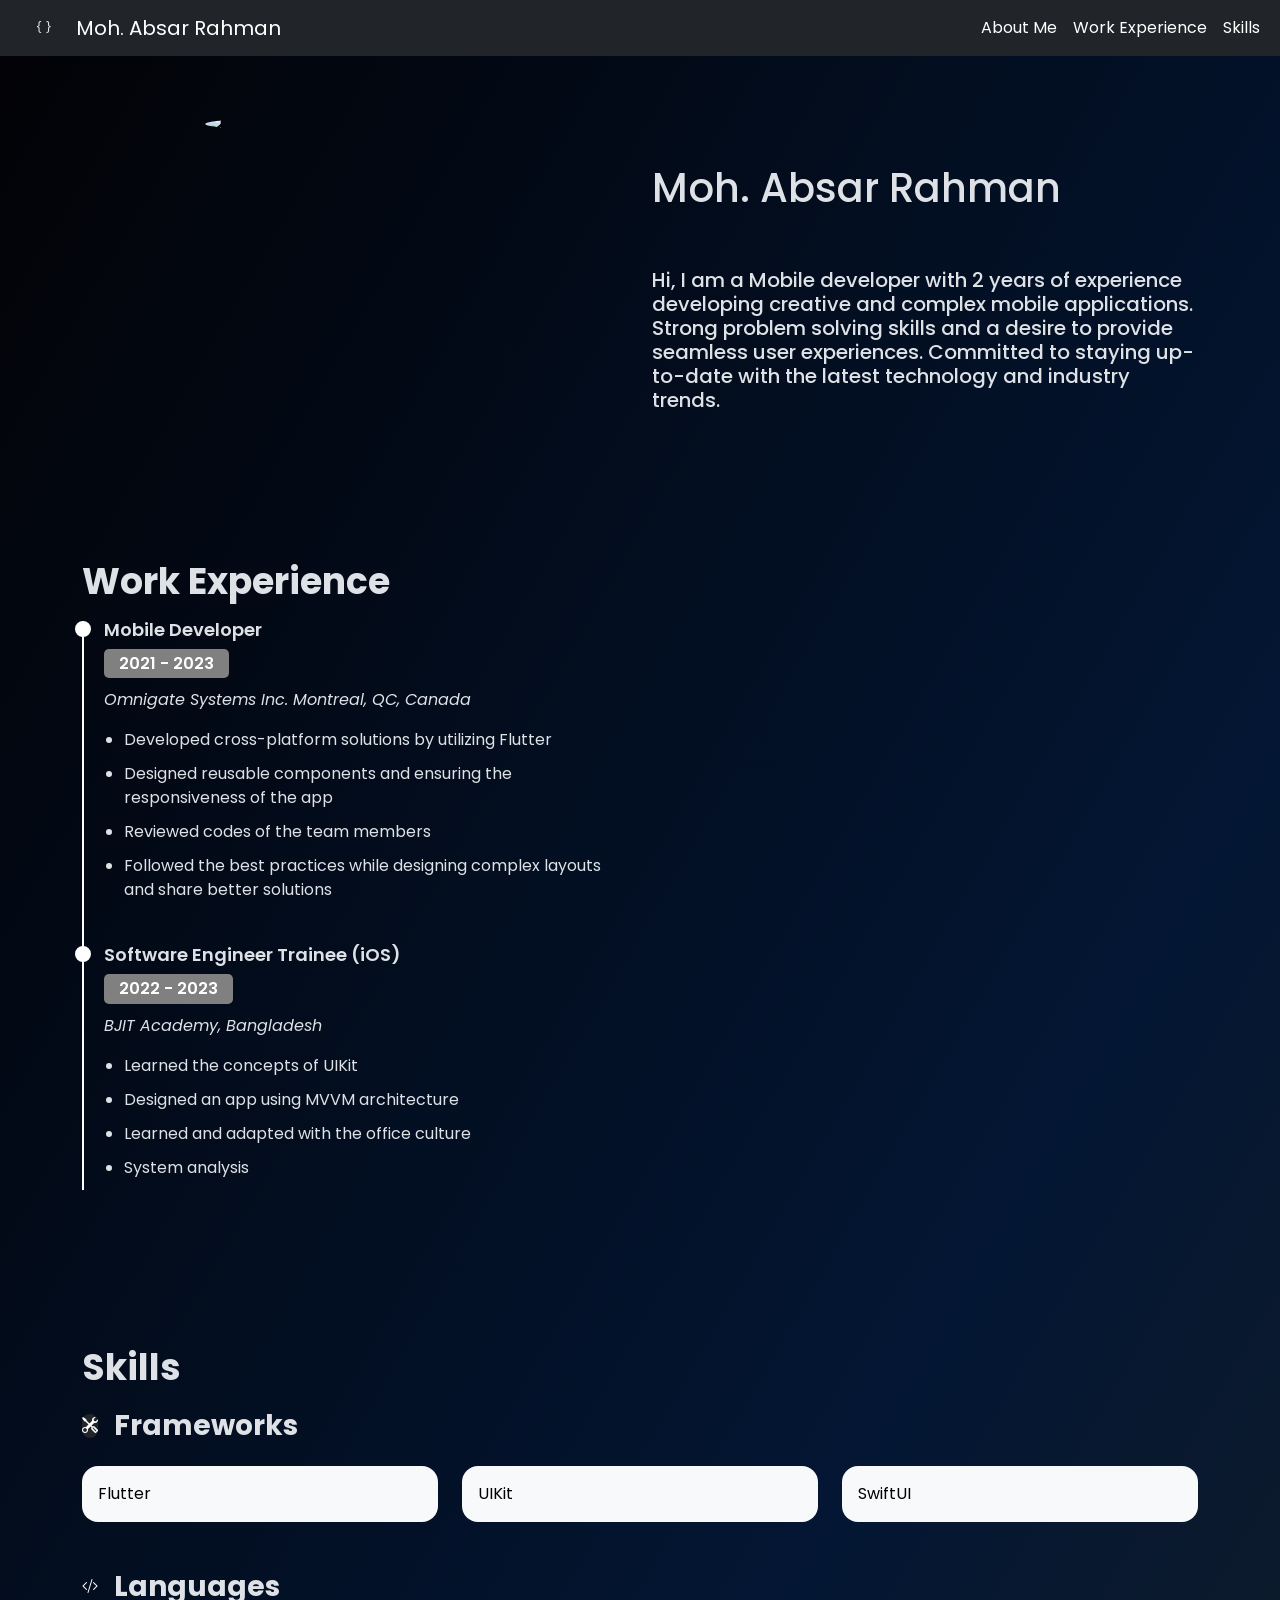
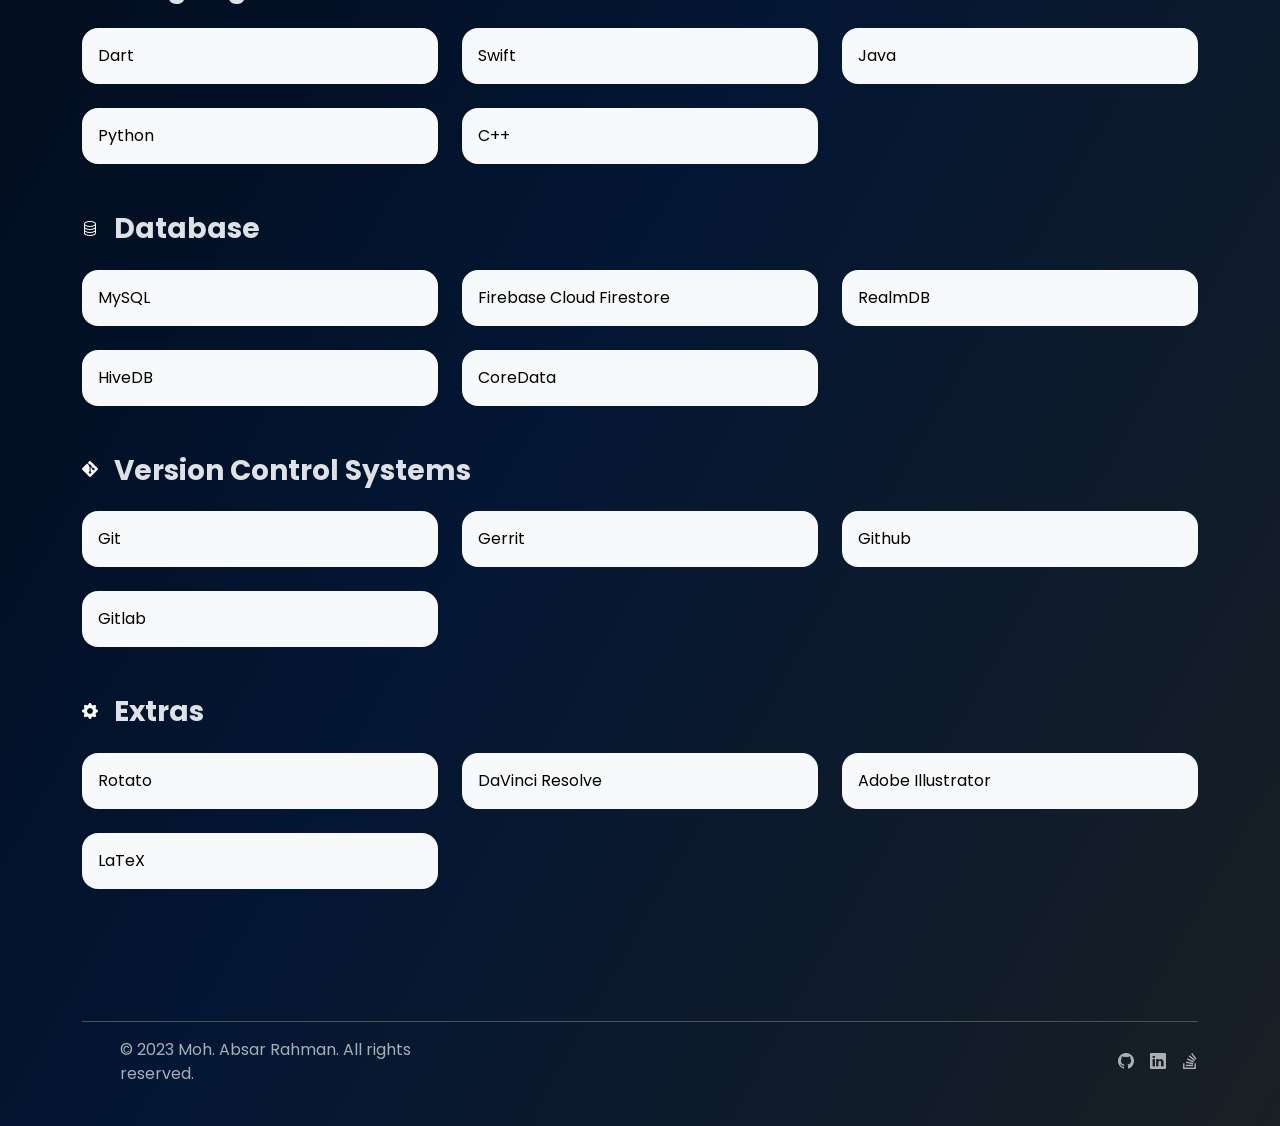
==== index.html @ 154c80d7 "Initial design of portfolio site Signed-off-by: absarrahman <raman040635@gmail.com>" ====
<!DOCTYPE html>
<html lang="en" data-bs-theme="dark">
  <head>
    <meta charset="UTF-8" />
    <meta name="viewport" content="width=device-width, initial-scale=1.0" />
    <title>Moh. Absar Rahman</title>
    <!-- Bootstrap 5.3.1 -->
    <link
      href="https://cdn.jsdelivr.net/npm/bootstrap@5.3.1/dist/css/bootstrap.min.css"
      rel="stylesheet"
      integrity="sha384-4bw+/aepP/YC94hEpVNVgiZdgIC5+VKNBQNGCHeKRQN+PtmoHDEXuppvnDJzQIu9"
      crossorigin="anonymous"
    />
    <!-- Poppins Font -->
    <link
      href="https://fonts.googleapis.com/css2?family=Poppins:wght@300;400;500;600;700&display=swap"
      rel="stylesheet"
    />
    <!-- Boostrap icons -->
    <link
      rel="stylesheet"
      href="https://cdn.jsdelivr.net/npm/bootstrap-icons@1.10.5/font/bootstrap-icons.css"
    />
    <link rel="stylesheet" href="css/styles.css" />
  </head>
  <body class="gradient-background">
    <!-- Navbar -->
    <nav class="navbar navbar-expand-lg sticky-top bg-dark">
      <div class="container-fluid">
        <!-- Brand Title -->
        <i class="bi bi-braces px-4"></i>
        <a class="navbar-brand" href="./index.html">Moh. Absar Rahman</a>
        <button
          class="navbar-toggler"
          type="button"
          data-bs-toggle="collapse"
          data-bs-target="#navbarNav"
          aria-controls="navbarNav"
          aria-expanded="false"
          aria-label="Toggle navigation"
        >
          <span class="navbar-toggler-icon"></span>
        </button>
        <div
          class="collapse navbar-collapse d-lg-flex flex-lg-row-reverse"
          id="navbarNav"
        >
          <div class="navbar-nav">
            <a class="nav-link active" aria-current="page" href="#about-me"
              >About Me</a
            >
            <a class="nav-link active" href="#work-experience"
              >Work Experience</a
            >
            <a class="nav-link active" href="#skills">Skills</a>
          </div>
        </div>
      </div>
    </nav>

    <!-- About me -->

    <section id="about-me" class="resume">
      <div class="container">
        <div class="row">
          <div class="col-lg-6">
            <!-- Image link -->
            <img
              src="https://avatars.githubusercontent.com/u/35573458?v=4"
              class="rounded-circle d-block mx-auto img-fluid"
              width="300"
            />
          </div>
          <div class="col-lg pb-lg-0 pt-5">
            <h1>Moh. Absar Rahman</h1>
            <h5 class="pt-5">
              Hi, I am a Mobile developer with 2 years of experience developing
              creative and complex mobile applications. Strong problem solving
              skills and a desire to provide seamless user experiences.
              Committed to staying up-to-date with the latest technology and
              industry trends.
            </h5>
          </div>
        </div>
      </div>
    </section>

    <!-- Work experience -->
    <section id="work-experience" class="resume">
      <div class="container">
        <div class="row">
          <div class="col-lg-6">
            <h2 class="resume-title" id="work-experience-title">
              Work Experience
            </h2>
            <div class="resume-item">
              <h4>Mobile Developer</h4>
              <h5>2021 - 2023</h5>
              <p><em>Omnigate Systems Inc. Montreal, QC, Canada </em></p>
              <p></p>
              <ul>
                <li>Developed cross-platform solutions by utilizing Flutter</li>
                <li>
                  Designed reusable components and ensuring the responsiveness
                  of the app
                </li>
                <li>Reviewed codes of the team members</li>
                <li>
                  Followed the best practices while designing complex layouts
                  and share better solutions
                </li>
              </ul>
              <p></p>
            </div>
            <div class="resume-item">
              <h4>Software Engineer Trainee (iOS)</h4>
              <h5>2022 - 2023</h5>
              <p><em> BJIT Academy, Bangladesh</em></p>
              <p></p>
              <ul>
                <li>Learned the concepts of UIKit</li>
                <li>Designed an app using MVVM architecture</li>
                <li>Learned and adapted with the office culture</li>
                <li>System analysis</li>
              </ul>
              <p></p>
            </div>
          </div>
        </div>
      </div>
    </section>

    <section id="skills" class="resume">
      <div class="container">
        <h2 class="resume-title">Skills</h2>
        <!-- Professional skills list-->
        <div class="mb-5">
          <div class="d-flex align-items-center mb-4">
            <div
              class="feature bg-dark bg-gradient-primary-to-secondary text-white rounded-3 me-3"
            >
              <i class="bi bi-tools"></i>
            </div>
            <h3 class="fw-bolder mb-0">
              <span class="text-gradient d-inline">Frameworks</span>
            </h3>
          </div>
          <div class="row row-cols-1 row-cols-md-3 mb-4 text-black">
            <div class="col mb-4 mb-md-0">
              <div
                class="d-flex align-items-center bg-light rounded-4 p-3 h-100"
              >
                Flutter
              </div>
            </div>
            <div class="col mb-4 mb-md-0">
              <div
                class="d-flex align-items-center bg-light rounded-4 p-3 h-100"
              >
                UIKit
              </div>
            </div>
            <div class="col">
              <div
                class="d-flex align-items-center bg-light rounded-4 p-3 h-100"
              >
                SwiftUI
              </div>
            </div>
          </div>
        </div>
        <!-- Languages -->
        <div class="mb-5">
          <div class="d-flex align-items-center mb-4">
            <div class="feature text-white rounded-3 me-3">
              <i class="bi bi-code-slash"></i>
            </div>
            <h3 class="fw-bolder mb-0">
              <span class="text-gradient d-inline">Languages</span>
            </h3>
          </div>
          <div class="row row-cols-1 row-cols-md-3 mb-4 text-black">
            <div class="col mb-4 mb-md-0">
              <div
                class="d-flex align-items-center bg-light rounded-4 p-3 h-100"
              >
                Dart
              </div>
            </div>
            <div class="col mb-4 mb-md-0">
              <div
                class="d-flex align-items-center bg-light rounded-4 p-3 h-100"
              >
                Swift
              </div>
            </div>
            <div class="col">
              <div
                class="d-flex align-items-center bg-light rounded-4 p-3 h-100"
              >
                Java
              </div>
            </div>
          </div>
          <div class="row row-cols-1 row-cols-md-3 text-black">
            <div class="col mb-4 mb-md-0">
              <div
                class="d-flex align-items-center bg-light rounded-4 p-3 h-100"
              >
                Python
              </div>
            </div>
            <div class="col mb-4 mb-md-0">
              <div
                class="d-flex align-items-center bg-light rounded-4 p-3 h-100"
              >
                C++
              </div>
            </div>
          </div>
        </div>
        <!-- Database -->
        <div class="mb-5">
          <div class="d-flex align-items-center mb-4">
            <div class="feature text-white rounded-3 me-3">
              <i class="bi bi-database"></i>
            </div>
            <h3 class="fw-bolder mb-0">
              <span class="text-gradient d-inline">Database</span>
            </h3>
          </div>
          <div class="row row-cols-1 row-cols-md-3 mb-4 text-black">
            <div class="col mb-4 mb-md-0">
              <div
                class="d-flex align-items-center bg-light rounded-4 p-3 h-100"
              >
                MySQL
              </div>
            </div>
            <div class="col mb-4 mb-md-0">
              <div
                class="d-flex align-items-center bg-light rounded-4 p-3 h-100"
              >
                Firebase Cloud Firestore
              </div>
            </div>
            <div class="col">
              <div
                class="d-flex align-items-center bg-light rounded-4 p-3 h-100"
              >
                RealmDB
              </div>
            </div>
          </div>
          <div class="row row-cols-1 row-cols-md-3 text-black">
            <div class="col mb-4 mb-md-0">
              <div
                class="d-flex align-items-center bg-light rounded-4 p-3 h-100"
              >
                HiveDB
              </div>
            </div>
            <div class="col mb-4 mb-md-0">
              <div
                class="d-flex align-items-center bg-light rounded-4 p-3 h-100"
              >
                CoreData
              </div>
            </div>
          </div>
        </div>
        <!-- VCS -->
        <div class="mb-5">
          <div class="d-flex align-items-center mb-4">
            <div class="feature text-white rounded-3 me-3">
              <i class="bi bi-git"></i>
            </div>
            <h3 class="fw-bolder mb-0">
              <span class="text-gradient d-inline"
                >Version Control Systems</span
              >
            </h3>
          </div>
          <div class="row row-cols-1 row-cols-md-3 mb-4 text-black">
            <div class="col mb-4 mb-md-0">
              <div
                class="d-flex align-items-center bg-light rounded-4 p-3 h-100"
              >
                Git
              </div>
            </div>
            <div class="col mb-4 mb-md-0">
              <div
                class="d-flex align-items-center bg-light rounded-4 p-3 h-100"
              >
                Gerrit
              </div>
            </div>
            <div class="col">
              <div
                class="d-flex align-items-center bg-light rounded-4 p-3 h-100"
              >
                Github
              </div>
            </div>
          </div>
          <div class="row row-cols-1 row-cols-md-3 text-black">
            <div class="col mb-4 mb-md-0">
              <div
                class="d-flex align-items-center bg-light rounded-4 p-3 h-100"
              >
                Gitlab
              </div>
            </div>
          </div>
        </div>
        <!-- MISC -->
        <div class="mb-5">
          <div class="d-flex align-items-center mb-4">
            <div class="feature text-white rounded-3 me-3">
              <i class="bi bi-gear-fill"></i>
            </div>
            <h3 class="fw-bolder mb-0">
              <span class="text-gradient d-inline">Extras</span>
            </h3>
          </div>
          <div class="row row-cols-1 row-cols-md-3 mb-4 text-black">
            <div class="col mb-4 mb-md-0">
              <div
                class="d-flex align-items-center bg-light rounded-4 p-3 h-100"
              >
                Rotato
              </div>
            </div>
            <div class="col mb-4 mb-md-0">
              <div
                class="d-flex align-items-center bg-light rounded-4 p-3 h-100"
              >
                DaVinci Resolve
              </div>
            </div>
            <div class="col">
              <div
                class="d-flex align-items-center bg-light rounded-4 p-3 h-100"
              >
                Adobe Illustrator
              </div>
            </div>
          </div>
          <div class="row row-cols-1 row-cols-md-3 text-black">
            <div class="col mb-4 mb-md-0">
              <div
                class="d-flex align-items-center bg-light rounded-4 p-3 h-100"
              >
                LaTeX
              </div>
            </div>
          </div>
        </div>
      </div>
    </section>

    <!-- Footer -->
    <div class="container">
      <footer
        class="d-flex flex-wrap justify-content-between align-items-center py-3 my-4 border-top"
      >
        <div class="col-md-4 d-flex align-items-center">
          <a
            href="/"
            class="mb-3 me-2 mb-md-0 text-body-secondary text-decoration-none lh-1"
          >
            <svg class="bi" width="30" height="24">
              <use xlink:href="#bootstrap"></use>
            </svg>
          </a>
          <span class="mb-3 mb-md-0 text-body-secondary"
            >© 2023 Moh. Absar Rahman. All rights reserved.</span
          >
        </div>

        <ul class="nav col-md-4 justify-content-end list-unstyled d-flex">
          <li class="ms-3">
            <a class="text-body-secondary" href="https://github.com/absarrahman"
              ><i class="bi bi-github"></i
            ></a>
          </li>
          <li class="ms-3">
            <a
              class="text-body-secondary"
              href="https://www.linkedin.com/in/mohabsarrahman"
              ><i class="bi bi-linkedin"></i
            ></a>
          </li>
          <li class="ms-3">
            <a
              class="text-body-secondary"
              href="https://stackoverflow.com/users/14561425/moh-absar-rahman"
              ><i class="bi bi-stack-overflow"></i
            ></a>
          </li>
        </ul>
      </footer>
    </div>
    <script
      src="https://cdn.jsdelivr.net/npm/bootstrap@5.3.1/dist/js/bootstrap.bundle.min.js"
      integrity="sha384-HwwvtgBNo3bZJJLYd8oVXjrBZt8cqVSpeBNS5n7C8IVInixGAoxmnlMuBnhbgrkm"
      crossorigin="anonymous"
    ></script>
  </body>
</html>
---- css/styles.css ----
body {
  font-family: 'Poppins', sans-serif;
}
.resume {
  padding: 60px;
}

.resume .resume-title {
  font-size: 36px;
  font-weight: bold;
  margin-top: 20px;
  margin-bottom: 20px;
}

.gradient-background {
  background: linear-gradient(300deg, rgb(116, 109, 95), rgb(36, 36, 29), var(--bs-primary-bg-subtle), rgb(2, 2, 5));
  background-size: 180% 180%;
  animation: gradient-animation 18s ease infinite;
}

@keyframes gradient-animation {
  0% {
    background-position: 0% 50%;
  }
  50% {
    background-position: 100% 50%;
  }
  100% {
    background-position: 0% 50%;
  }
}

.resume .resume-item {
  padding: 0 0 20px 20px;
  margin-top: -2px;
  border-left: 2px solid white;
  position: relative;
}

.resume .resume-item h4 {
  line-height: 18px;
  font-size: 18px;
  font-weight: 600;
  font-family: "Poppins", sans-serif;
  margin-bottom: 10px;
}

.resume .resume-item h5 {
  font-size: 16px;
  background: grey;
  padding: 5px 15px;
  display: inline-block;
  font-weight: 600;
  margin-bottom: 10px;
  color: white;
  border-radius: 5px;
}

.resume .resume-item ul {
  padding-left: 20px;
}

.resume .resume-item ul li {
  padding-bottom: 10px;
}

.resume .resume-item:last-child {
  padding-bottom: 0;
}

.resume .resume-item::before {
  content: "";
  position: absolute;
  width: 16px;
  height: 16px;
  border-radius: 50px;
  left: -9px;
  top: 0;
  background: #fff;
  border: 2px solid white;
}
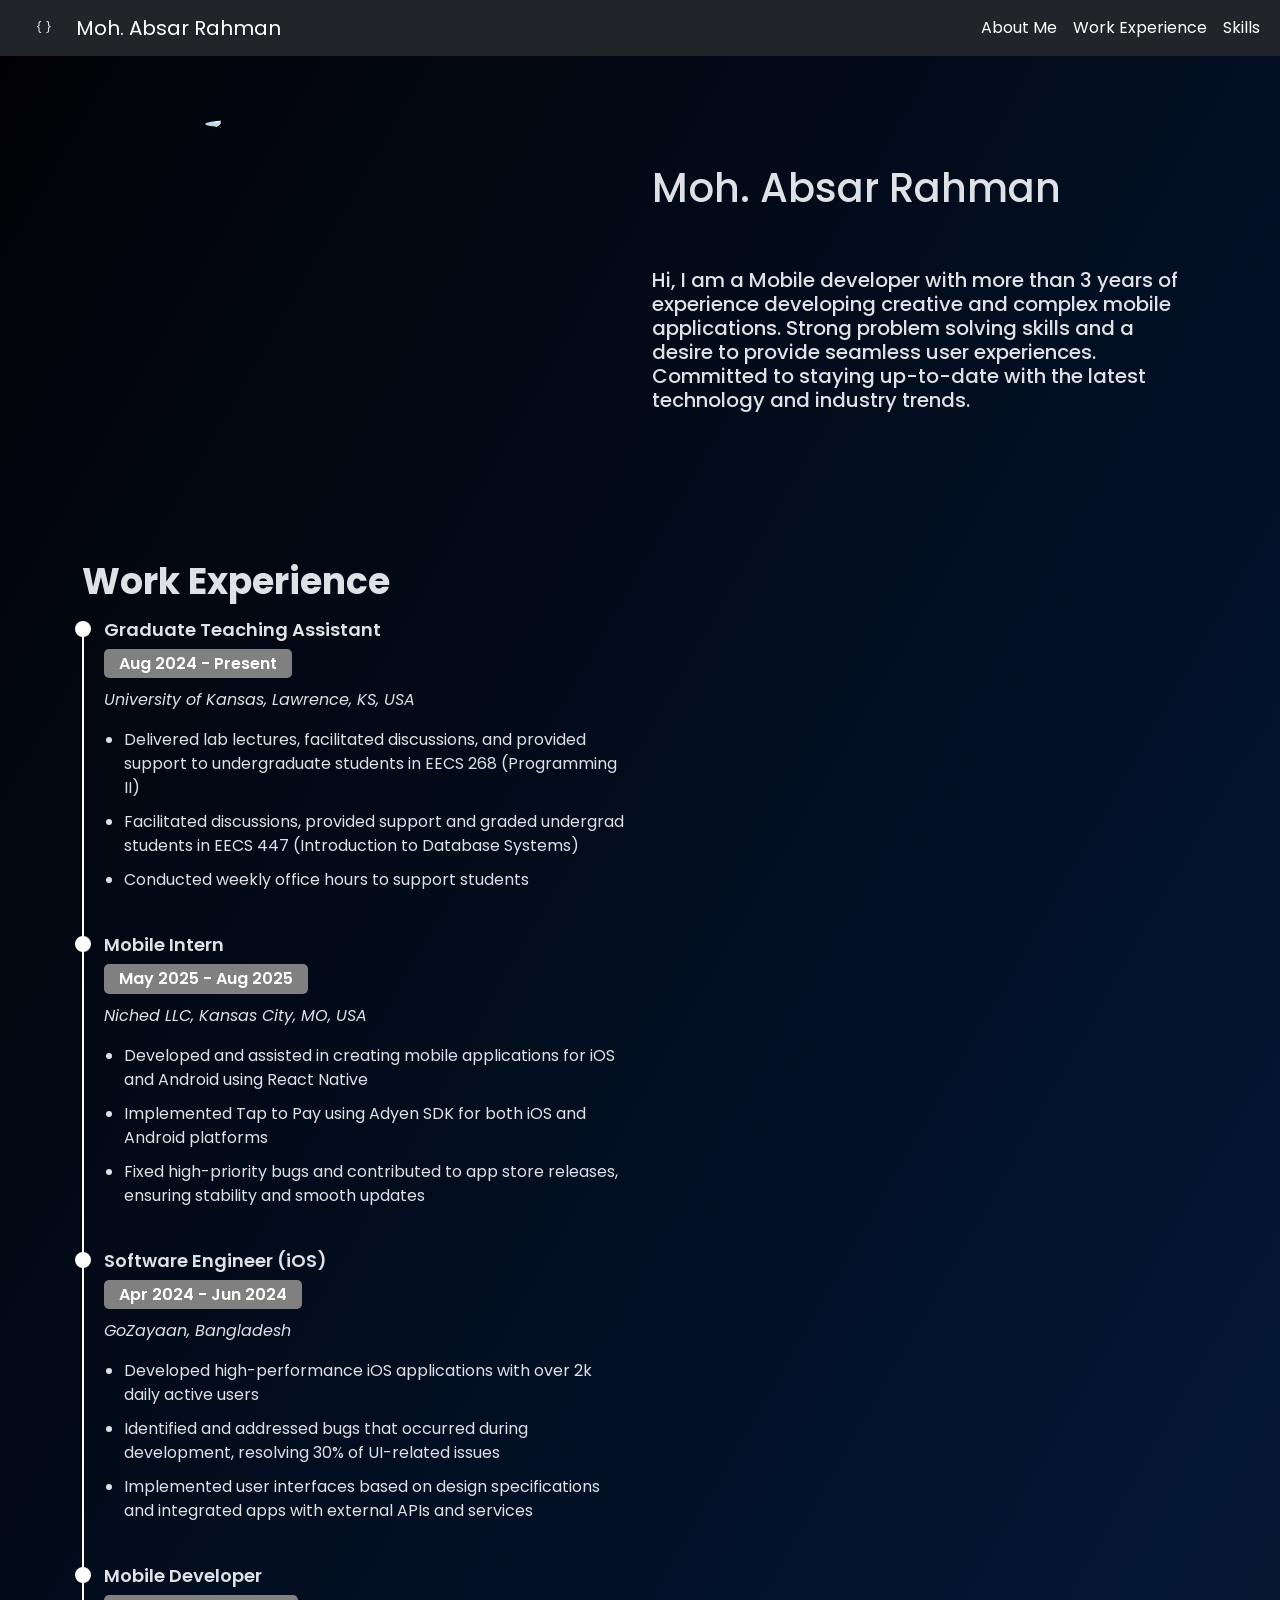
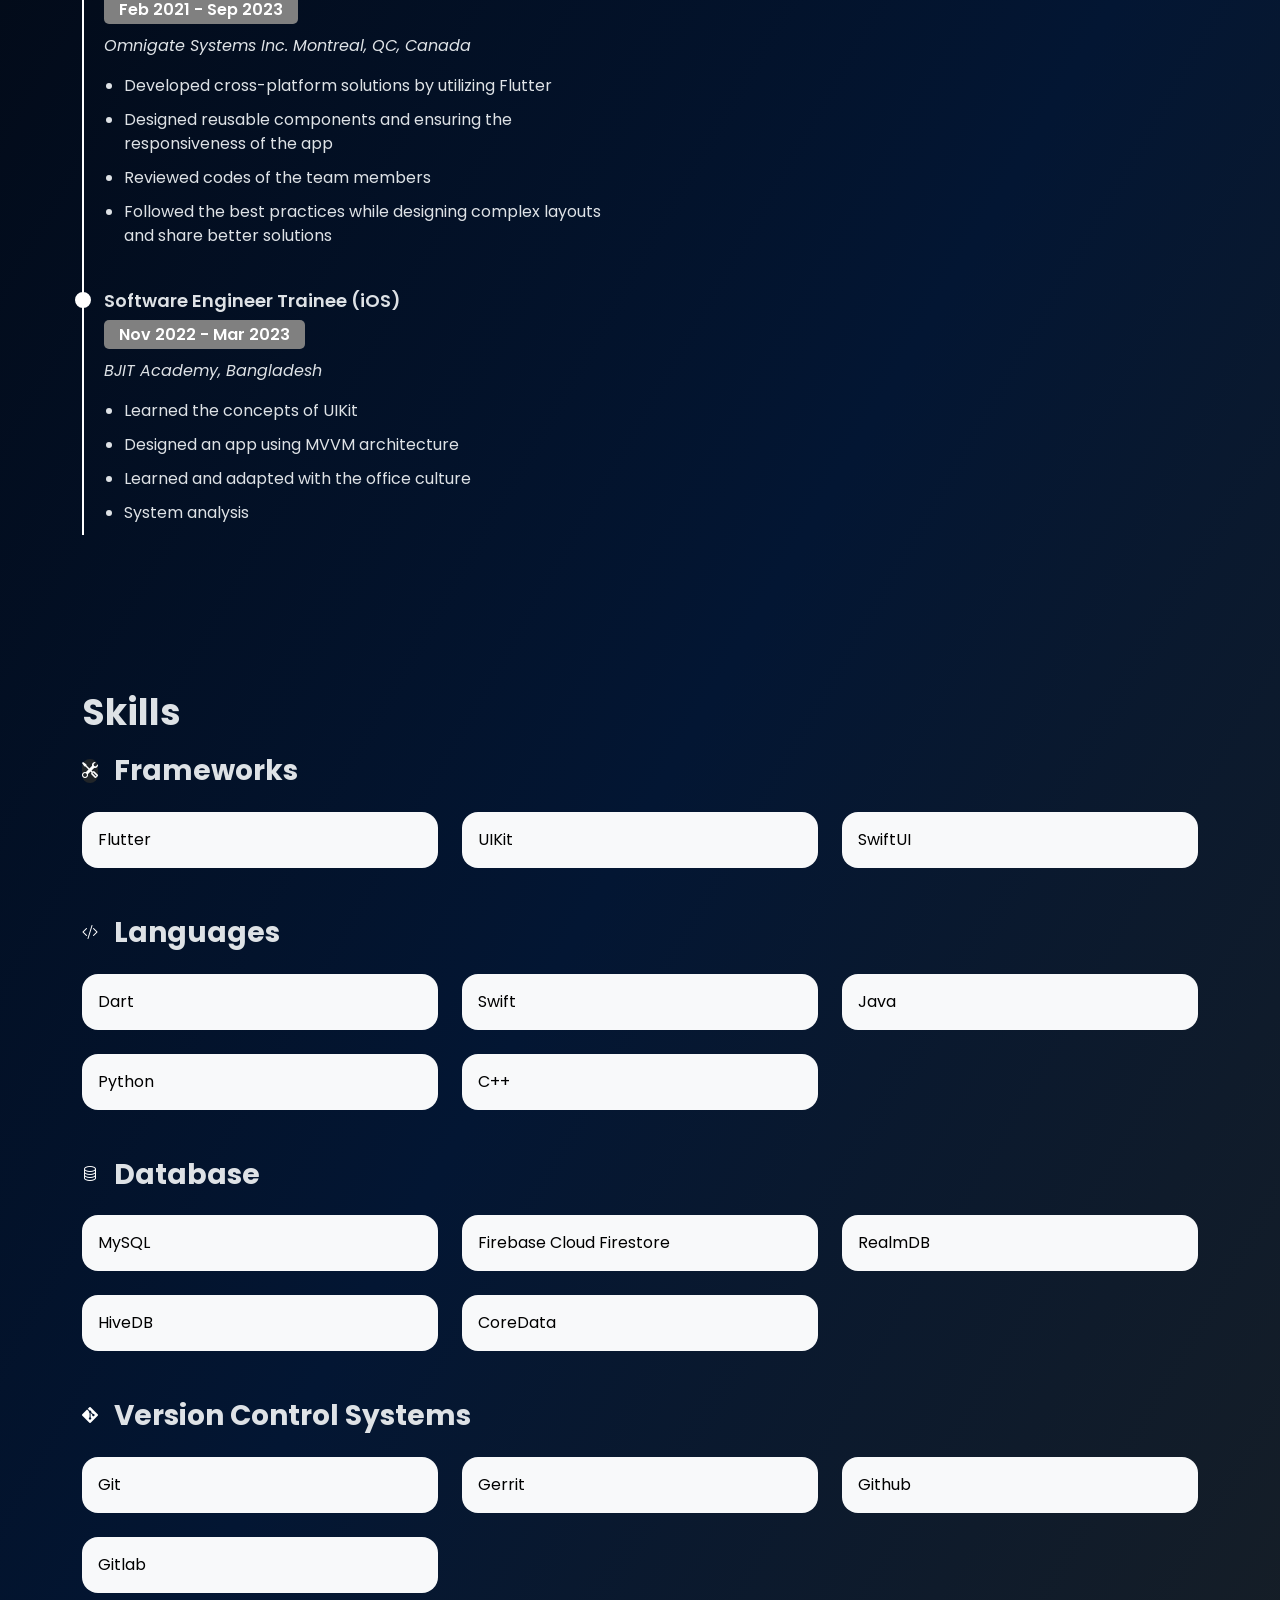
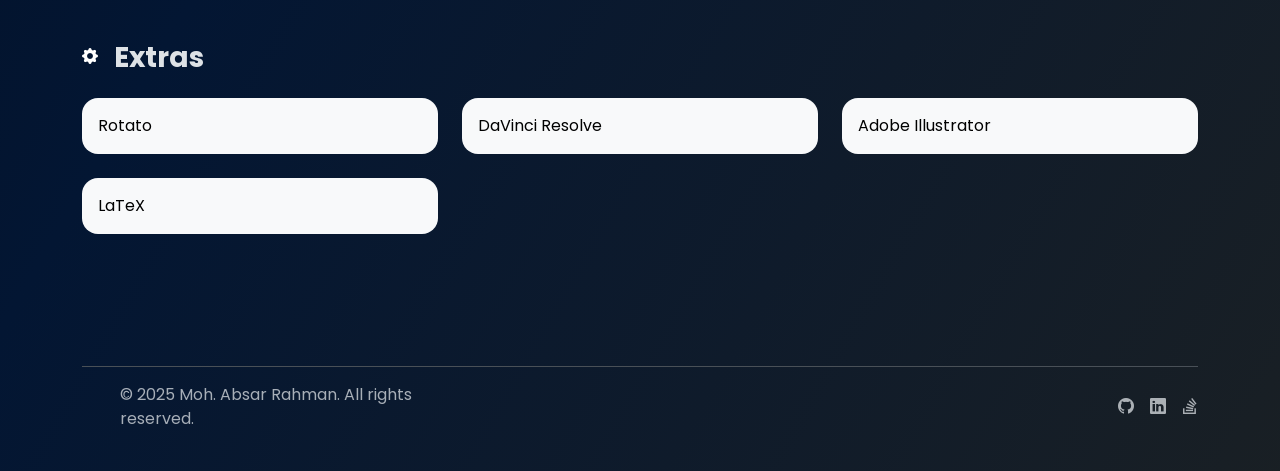
==== commit 4c8e706b: "update: changes based on current progress[2025] Signed-off-by: absarrahman <raman040635@gmail.com>" ====
--- a/index.html
+++ b/index.html
@@ -1,411 +1,390 @@
 <!DOCTYPE html>
 <html lang="en" data-bs-theme="dark">
-  <head>
+
+<head>
     <meta charset="UTF-8" />
     <meta name="viewport" content="width=device-width, initial-scale=1.0" />
     <title>Moh. Absar Rahman</title>
     <!-- Bootstrap 5.3.1 -->
-    <link
-      href="https://cdn.jsdelivr.net/npm/bootstrap@5.3.1/dist/css/bootstrap.min.css"
-      rel="stylesheet"
-      integrity="sha384-4bw+/aepP/YC94hEpVNVgiZdgIC5+VKNBQNGCHeKRQN+PtmoHDEXuppvnDJzQIu9"
-      crossorigin="anonymous"
-    />
+    <link href="https://cdn.jsdelivr.net/npm/bootstrap@5.3.1/dist/css/bootstrap.min.css" rel="stylesheet"
+        integrity="sha384-4bw+/aepP/YC94hEpVNVgiZdgIC5+VKNBQNGCHeKRQN+PtmoHDEXuppvnDJzQIu9" crossorigin="anonymous" />
     <!-- Poppins Font -->
-    <link
-      href="https://fonts.googleapis.com/css2?family=Poppins:wght@300;400;500;600;700&display=swap"
-      rel="stylesheet"
-    />
+    <link href="https://fonts.googleapis.com/css2?family=Poppins:wght@300;400;500;600;700&display=swap"
+        rel="stylesheet" />
     <!-- Boostrap icons -->
-    <link
-      rel="stylesheet"
-      href="https://cdn.jsdelivr.net/npm/bootstrap-icons@1.10.5/font/bootstrap-icons.css"
-    />
+    <link rel="stylesheet" href="https://cdn.jsdelivr.net/npm/bootstrap-icons@1.10.5/font/bootstrap-icons.css" />
     <link rel="stylesheet" href="css/styles.css" />
-  </head>
-  <body class="gradient-background">
+</head>
+
+<body class="gradient-background">
     <!-- Navbar -->
     <nav class="navbar navbar-expand-lg sticky-top bg-dark">
-      <div class="container-fluid">
-        <!-- Brand Title -->
-        <i class="bi bi-braces px-4"></i>
-        <a class="navbar-brand" href="./index.html">Moh. Absar Rahman</a>
-        <button
-          class="navbar-toggler"
-          type="button"
-          data-bs-toggle="collapse"
-          data-bs-target="#navbarNav"
-          aria-controls="navbarNav"
-          aria-expanded="false"
-          aria-label="Toggle navigation"
-        >
-          <span class="navbar-toggler-icon"></span>
-        </button>
-        <div
-          class="collapse navbar-collapse d-lg-flex flex-lg-row-reverse"
-          id="navbarNav"
-        >
-          <div class="navbar-nav">
-            <a class="nav-link active" aria-current="page" href="#about-me"
-              >About Me</a
-            >
-            <a class="nav-link active" href="#work-experience"
-              >Work Experience</a
-            >
-            <a class="nav-link active" href="#skills">Skills</a>
-          </div>
+        <div class="container-fluid">
+            <!-- Brand Title -->
+            <i class="bi bi-braces px-4"></i>
+            <a class="navbar-brand" href="./index.html">Moh. Absar Rahman</a>
+            <button class="navbar-toggler" type="button" data-bs-toggle="collapse" data-bs-target="#navbarNav"
+                aria-controls="navbarNav" aria-expanded="false" aria-label="Toggle navigation">
+                <span class="navbar-toggler-icon"></span>
+            </button>
+            <div class="collapse navbar-collapse d-lg-flex flex-lg-row-reverse" id="navbarNav">
+                <div class="navbar-nav">
+                    <a class="nav-link active" aria-current="page" href="#about-me">About Me</a>
+                    <a class="nav-link active" href="#work-experience">Work Experience</a>
+                    <a class="nav-link active" href="#skills">Skills</a>
+                </div>
+            </div>
         </div>
-      </div>
     </nav>
 
     <!-- About me -->
 
     <section id="about-me" class="resume">
-      <div class="container">
-        <div class="row">
-          <div class="col-lg-6">
-            <!-- Image link -->
-            <img
-              src="https://avatars.githubusercontent.com/u/35573458?v=4"
-              class="rounded-circle d-block mx-auto img-fluid"
-              width="300"
-            />
-          </div>
-          <div class="col-lg pb-lg-0 pt-5">
-            <h1>Moh. Absar Rahman</h1>
-            <h5 class="pt-5">
-              Hi, I am a Mobile developer with 2 years of experience developing
-              creative and complex mobile applications. Strong problem solving
-              skills and a desire to provide seamless user experiences.
-              Committed to staying up-to-date with the latest technology and
-              industry trends.
-            </h5>
-          </div>
+        <div class="container">
+            <div class="row">
+                <div class="col-lg-6">
+                    <!-- Image link -->
+                    <img src="https://avatars.githubusercontent.com/u/35573458?v=4"
+                        class="rounded-circle d-block mx-auto img-fluid" width="300" />
+                </div>
+                <div class="col-lg pb-lg-0 pt-5">
+                    <h1>Moh. Absar Rahman</h1>
+                    <h5 class="pt-5">
+                        Hi, I am a Mobile developer with more than 3 years of experience developing
+                        creative and complex mobile applications. Strong problem solving
+                        skills and a desire to provide seamless user experiences.
+                        Committed to staying up-to-date with the latest technology and
+                        industry trends.
+                    </h5>
+                </div>
+            </div>
         </div>
-      </div>
     </section>
 
     <!-- Work experience -->
     <section id="work-experience" class="resume">
-      <div class="container">
-        <div class="row">
-          <div class="col-lg-6">
-            <h2 class="resume-title" id="work-experience-title">
-              Work Experience
-            </h2>
-            <div class="resume-item">
-              <h4>Mobile Developer</h4>
-              <h5>2021 - 2023</h5>
-              <p><em>Omnigate Systems Inc. Montreal, QC, Canada </em></p>
-              <p></p>
-              <ul>
-                <li>Developed cross-platform solutions by utilizing Flutter</li>
-                <li>
-                  Designed reusable components and ensuring the responsiveness
-                  of the app
-                </li>
-                <li>Reviewed codes of the team members</li>
-                <li>
-                  Followed the best practices while designing complex layouts
-                  and share better solutions
-                </li>
-              </ul>
-              <p></p>
-            </div>
-            <div class="resume-item">
-              <h4>Software Engineer Trainee (iOS)</h4>
-              <h5>2022 - 2023</h5>
-              <p><em> BJIT Academy, Bangladesh</em></p>
-              <p></p>
-              <ul>
-                <li>Learned the concepts of UIKit</li>
-                <li>Designed an app using MVVM architecture</li>
-                <li>Learned and adapted with the office culture</li>
-                <li>System analysis</li>
-              </ul>
-              <p></p>
-            </div>
-          </div>
+        <div class="container">
+            <div class="row">
+                <div class="col-lg-6">
+                    <h2 class="resume-title" id="work-experience-title">
+                        Work Experience
+                    </h2>
+
+                    <!-- KU -->
+                    <div class="resume-item">
+                        <h4>Graduate Teaching Assistant</h4>
+                        <h5>Aug 2024 - Present</h5>
+                        <p><em>University of Kansas, Lawrence, KS, USA</em></p>
+                        <p></p>
+                        <ul>
+                            <li>
+                                Delivered lab lectures, facilitated discussions, and provided support to undergraduate
+                                students in EECS 268 (Programming II)
+                            </li>
+                            <li>
+                                Facilitated discussions, provided support and graded undergrad students in EECS 447
+                                (Introduction to Database Systems)
+                            </li>
+                            <li>
+                                Conducted weekly office hours to support students
+                            </li>
+                        </ul>
+                        <p></p>
+                    </div>
+
+                    <!-- Niched -->
+                    <div class="resume-item">
+                        <h4>Mobile Intern</h4>
+                        <h5>May 2025 - Aug 2025</h5>
+                        <p><em>Niched LLC, Kansas City, MO, USA</em></p>
+                        <p></p>
+                        <ul>
+                            <li>
+                                Developed and assisted in creating mobile applications for iOS and Android using React
+                                Native
+                            </li>
+                            <li>
+                                Implemented Tap to Pay using Adyen SDK for both iOS and Android platforms
+                            </li>
+                            <li>
+                                Fixed high-priority bugs and contributed to app store releases, ensuring stability and
+                                smooth updates
+                            </li>
+                        </ul>
+                        <p></p>
+                    </div>
+
+                    <!-- GoZayaan -->
+                    <div class="resume-item">
+                        <h4>Software Engineer (iOS)</h4>
+                        <h5>Apr 2024 - Jun 2024</h5>
+                        <p><em>GoZayaan, Bangladesh</em></p>
+                        <p></p>
+                        <ul>
+                            <li>Developed high-performance iOS applications with over 2k daily active users</li>
+                            <li>
+                                Identified and addressed bugs that occurred during development, resolving 30% of
+                                UI-related issues
+                            </li>
+                            <li>Implemented user interfaces based on design specifications and integrated apps with
+                                external APIs and services</li>
+                        </ul>
+                        <p></p>
+                    </div>
+                    <!-- Omnigates -->
+                    <div class="resume-item">
+                        <h4>Mobile Developer</h4>
+                        <h5>Feb 2021 - Sep 2023</h5>
+                        <p><em>Omnigate Systems Inc. Montreal, QC, Canada</em></p>
+                        <p></p>
+                        <ul>
+                            <li>Developed cross-platform solutions by utilizing Flutter</li>
+                            <li>
+                                Designed reusable components and ensuring the responsiveness
+                                of the app
+                            </li>
+                            <li>Reviewed codes of the team members</li>
+                            <li>
+                                Followed the best practices while designing complex layouts
+                                and share better solutions
+                            </li>
+                        </ul>
+                        <p></p>
+                    </div>
+                    <!-- BJIT -->
+                    <div class="resume-item">
+                        <h4>Software Engineer Trainee (iOS)</h4>
+                        <h5>Nov 2022 - Mar 2023</h5>
+                        <p><em>BJIT Academy, Bangladesh</em></p>
+                        <p></p>
+                        <ul>
+                            <li>Learned the concepts of UIKit</li>
+                            <li>Designed an app using MVVM architecture</li>
+                            <li>Learned and adapted with the office culture</li>
+                            <li>System analysis</li>
+                        </ul>
+                        <p></p>
+                    </div>
+                </div>
+            </div>
         </div>
-      </div>
     </section>
 
     <section id="skills" class="resume">
-      <div class="container">
-        <h2 class="resume-title">Skills</h2>
-        <!-- Professional skills list-->
-        <div class="mb-5">
-          <div class="d-flex align-items-center mb-4">
-            <div
-              class="feature bg-dark bg-gradient-primary-to-secondary text-white rounded-3 me-3"
-            >
-              <i class="bi bi-tools"></i>
-            </div>
-            <h3 class="fw-bolder mb-0">
-              <span class="text-gradient d-inline">Frameworks</span>
-            </h3>
-          </div>
-          <div class="row row-cols-1 row-cols-md-3 mb-4 text-black">
-            <div class="col mb-4 mb-md-0">
-              <div
-                class="d-flex align-items-center bg-light rounded-4 p-3 h-100"
-              >
-                Flutter
-              </div>
-            </div>
-            <div class="col mb-4 mb-md-0">
-              <div
-                class="d-flex align-items-center bg-light rounded-4 p-3 h-100"
-              >
-                UIKit
-              </div>
-            </div>
-            <div class="col">
-              <div
-                class="d-flex align-items-center bg-light rounded-4 p-3 h-100"
-              >
-                SwiftUI
-              </div>
-            </div>
-          </div>
+        <div class="container">
+            <h2 class="resume-title">Skills</h2>
+            <!-- Professional skills list-->
+            <div class="mb-5">
+                <div class="d-flex align-items-center mb-4">
+                    <div class="feature bg-dark bg-gradient-primary-to-secondary text-white rounded-3 me-3">
+                        <i class="bi bi-tools"></i>
+                    </div>
+                    <h3 class="fw-bolder mb-0">
+                        <span class="text-gradient d-inline">Frameworks</span>
+                    </h3>
+                </div>
+                <div class="row row-cols-1 row-cols-md-3 mb-4 text-black">
+                    <div class="col mb-4 mb-md-0">
+                        <div class="d-flex align-items-center bg-light rounded-4 p-3 h-100">
+                            Flutter
+                        </div>
+                    </div>
+                    <div class="col mb-4 mb-md-0">
+                        <div class="d-flex align-items-center bg-light rounded-4 p-3 h-100">
+                            UIKit
+                        </div>
+                    </div>
+                    <div class="col">
+                        <div class="d-flex align-items-center bg-light rounded-4 p-3 h-100">
+                            SwiftUI
+                        </div>
+                    </div>
+                </div>
+            </div>
+            <!-- Languages -->
+            <div class="mb-5">
+                <div class="d-flex align-items-center mb-4">
+                    <div class="feature text-white rounded-3 me-3">
+                        <i class="bi bi-code-slash"></i>
+                    </div>
+                    <h3 class="fw-bolder mb-0">
+                        <span class="text-gradient d-inline">Languages</span>
+                    </h3>
+                </div>
+                <div class="row row-cols-1 row-cols-md-3 mb-4 text-black">
+                    <div class="col mb-4 mb-md-0">
+                        <div class="d-flex align-items-center bg-light rounded-4 p-3 h-100">
+                            Dart
+                        </div>
+                    </div>
+                    <div class="col mb-4 mb-md-0">
+                        <div class="d-flex align-items-center bg-light rounded-4 p-3 h-100">
+                            Swift
+                        </div>
+                    </div>
+                    <div class="col">
+                        <div class="d-flex align-items-center bg-light rounded-4 p-3 h-100">
+                            Java
+                        </div>
+                    </div>
+                </div>
+                <div class="row row-cols-1 row-cols-md-3 text-black">
+                    <div class="col mb-4 mb-md-0">
+                        <div class="d-flex align-items-center bg-light rounded-4 p-3 h-100">
+                            Python
+                        </div>
+                    </div>
+                    <div class="col mb-4 mb-md-0">
+                        <div class="d-flex align-items-center bg-light rounded-4 p-3 h-100">
+                            C++
+                        </div>
+                    </div>
+                </div>
+            </div>
+            <!-- Database -->
+            <div class="mb-5">
+                <div class="d-flex align-items-center mb-4">
+                    <div class="feature text-white rounded-3 me-3">
+                        <i class="bi bi-database"></i>
+                    </div>
+                    <h3 class="fw-bolder mb-0">
+                        <span class="text-gradient d-inline">Database</span>
+                    </h3>
+                </div>
+                <div class="row row-cols-1 row-cols-md-3 mb-4 text-black">
+                    <div class="col mb-4 mb-md-0">
+                        <div class="d-flex align-items-center bg-light rounded-4 p-3 h-100">
+                            MySQL
+                        </div>
+                    </div>
+                    <div class="col mb-4 mb-md-0">
+                        <div class="d-flex align-items-center bg-light rounded-4 p-3 h-100">
+                            Firebase Cloud Firestore
+                        </div>
+                    </div>
+                    <div class="col">
+                        <div class="d-flex align-items-center bg-light rounded-4 p-3 h-100">
+                            RealmDB
+                        </div>
+                    </div>
+                </div>
+                <div class="row row-cols-1 row-cols-md-3 text-black">
+                    <div class="col mb-4 mb-md-0">
+                        <div class="d-flex align-items-center bg-light rounded-4 p-3 h-100">
+                            HiveDB
+                        </div>
+                    </div>
+                    <div class="col mb-4 mb-md-0">
+                        <div class="d-flex align-items-center bg-light rounded-4 p-3 h-100">
+                            CoreData
+                        </div>
+                    </div>
+                </div>
+            </div>
+            <!-- VCS -->
+            <div class="mb-5">
+                <div class="d-flex align-items-center mb-4">
+                    <div class="feature text-white rounded-3 me-3">
+                        <i class="bi bi-git"></i>
+                    </div>
+                    <h3 class="fw-bolder mb-0">
+                        <span class="text-gradient d-inline">Version Control Systems</span>
+                    </h3>
+                </div>
+                <div class="row row-cols-1 row-cols-md-3 mb-4 text-black">
+                    <div class="col mb-4 mb-md-0">
+                        <div class="d-flex align-items-center bg-light rounded-4 p-3 h-100">
+                            Git
+                        </div>
+                    </div>
+                    <div class="col mb-4 mb-md-0">
+                        <div class="d-flex align-items-center bg-light rounded-4 p-3 h-100">
+                            Gerrit
+                        </div>
+                    </div>
+                    <div class="col">
+                        <div class="d-flex align-items-center bg-light rounded-4 p-3 h-100">
+                            Github
+                        </div>
+                    </div>
+                </div>
+                <div class="row row-cols-1 row-cols-md-3 text-black">
+                    <div class="col mb-4 mb-md-0">
+                        <div class="d-flex align-items-center bg-light rounded-4 p-3 h-100">
+                            Gitlab
+                        </div>
+                    </div>
+                </div>
+            </div>
+            <!-- MISC -->
+            <div class="mb-5">
+                <div class="d-flex align-items-center mb-4">
+                    <div class="feature text-white rounded-3 me-3">
+                        <i class="bi bi-gear-fill"></i>
+                    </div>
+                    <h3 class="fw-bolder mb-0">
+                        <span class="text-gradient d-inline">Extras</span>
+                    </h3>
+                </div>
+                <div class="row row-cols-1 row-cols-md-3 mb-4 text-black">
+                    <div class="col mb-4 mb-md-0">
+                        <div class="d-flex align-items-center bg-light rounded-4 p-3 h-100">
+                            Rotato
+                        </div>
+                    </div>
+                    <div class="col mb-4 mb-md-0">
+                        <div class="d-flex align-items-center bg-light rounded-4 p-3 h-100">
+                            DaVinci Resolve
+                        </div>
+                    </div>
+                    <div class="col">
+                        <div class="d-flex align-items-center bg-light rounded-4 p-3 h-100">
+                            Adobe Illustrator
+                        </div>
+                    </div>
+                </div>
+                <div class="row row-cols-1 row-cols-md-3 text-black">
+                    <div class="col mb-4 mb-md-0">
+                        <div class="d-flex align-items-center bg-light rounded-4 p-3 h-100">
+                            LaTeX
+                        </div>
+                    </div>
+                </div>
+            </div>
         </div>
-        <!-- Languages -->
-        <div class="mb-5">
-          <div class="d-flex align-items-center mb-4">
-            <div class="feature text-white rounded-3 me-3">
-              <i class="bi bi-code-slash"></i>
-            </div>
-            <h3 class="fw-bolder mb-0">
-              <span class="text-gradient d-inline">Languages</span>
-            </h3>
-          </div>
-          <div class="row row-cols-1 row-cols-md-3 mb-4 text-black">
-            <div class="col mb-4 mb-md-0">
-              <div
-                class="d-flex align-items-center bg-light rounded-4 p-3 h-100"
-              >
-                Dart
-              </div>
-            </div>
-            <div class="col mb-4 mb-md-0">
-              <div
-                class="d-flex align-items-center bg-light rounded-4 p-3 h-100"
-              >
-                Swift
-              </div>
-            </div>
-            <div class="col">
-              <div
-                class="d-flex align-items-center bg-light rounded-4 p-3 h-100"
-              >
-                Java
-              </div>
-            </div>
-          </div>
-          <div class="row row-cols-1 row-cols-md-3 text-black">
-            <div class="col mb-4 mb-md-0">
-              <div
-                class="d-flex align-items-center bg-light rounded-4 p-3 h-100"
-              >
-                Python
-              </div>
-            </div>
-            <div class="col mb-4 mb-md-0">
-              <div
-                class="d-flex align-items-center bg-light rounded-4 p-3 h-100"
-              >
-                C++
-              </div>
-            </div>
-          </div>
-        </div>
-        <!-- Database -->
-        <div class="mb-5">
-          <div class="d-flex align-items-center mb-4">
-            <div class="feature text-white rounded-3 me-3">
-              <i class="bi bi-database"></i>
-            </div>
-            <h3 class="fw-bolder mb-0">
-              <span class="text-gradient d-inline">Database</span>
-            </h3>
-          </div>
-          <div class="row row-cols-1 row-cols-md-3 mb-4 text-black">
-            <div class="col mb-4 mb-md-0">
-              <div
-                class="d-flex align-items-center bg-light rounded-4 p-3 h-100"
-              >
-                MySQL
-              </div>
-            </div>
-            <div class="col mb-4 mb-md-0">
-              <div
-                class="d-flex align-items-center bg-light rounded-4 p-3 h-100"
-              >
-                Firebase Cloud Firestore
-              </div>
-            </div>
-            <div class="col">
-              <div
-                class="d-flex align-items-center bg-light rounded-4 p-3 h-100"
-              >
-                RealmDB
-              </div>
-            </div>
-          </div>
-          <div class="row row-cols-1 row-cols-md-3 text-black">
-            <div class="col mb-4 mb-md-0">
-              <div
-                class="d-flex align-items-center bg-light rounded-4 p-3 h-100"
-              >
-                HiveDB
-              </div>
-            </div>
-            <div class="col mb-4 mb-md-0">
-              <div
-                class="d-flex align-items-center bg-light rounded-4 p-3 h-100"
-              >
-                CoreData
-              </div>
-            </div>
-          </div>
-        </div>
-        <!-- VCS -->
-        <div class="mb-5">
-          <div class="d-flex align-items-center mb-4">
-            <div class="feature text-white rounded-3 me-3">
-              <i class="bi bi-git"></i>
-            </div>
-            <h3 class="fw-bolder mb-0">
-              <span class="text-gradient d-inline"
-                >Version Control Systems</span
-              >
-            </h3>
-          </div>
-          <div class="row row-cols-1 row-cols-md-3 mb-4 text-black">
-            <div class="col mb-4 mb-md-0">
-              <div
-                class="d-flex align-items-center bg-light rounded-4 p-3 h-100"
-              >
-                Git
-              </div>
-            </div>
-            <div class="col mb-4 mb-md-0">
-              <div
-                class="d-flex align-items-center bg-light rounded-4 p-3 h-100"
-              >
-                Gerrit
-              </div>
-            </div>
-            <div class="col">
-              <div
-                class="d-flex align-items-center bg-light rounded-4 p-3 h-100"
-              >
-                Github
-              </div>
-            </div>
-          </div>
-          <div class="row row-cols-1 row-cols-md-3 text-black">
-            <div class="col mb-4 mb-md-0">
-              <div
-                class="d-flex align-items-center bg-light rounded-4 p-3 h-100"
-              >
-                Gitlab
-              </div>
-            </div>
-          </div>
-        </div>
-        <!-- MISC -->
-        <div class="mb-5">
-          <div class="d-flex align-items-center mb-4">
-            <div class="feature text-white rounded-3 me-3">
-              <i class="bi bi-gear-fill"></i>
-            </div>
-            <h3 class="fw-bolder mb-0">
-              <span class="text-gradient d-inline">Extras</span>
-            </h3>
-          </div>
-          <div class="row row-cols-1 row-cols-md-3 mb-4 text-black">
-            <div class="col mb-4 mb-md-0">
-              <div
-                class="d-flex align-items-center bg-light rounded-4 p-3 h-100"
-              >
-                Rotato
-              </div>
-            </div>
-            <div class="col mb-4 mb-md-0">
-              <div
-                class="d-flex align-items-center bg-light rounded-4 p-3 h-100"
-              >
-                DaVinci Resolve
-              </div>
-            </div>
-            <div class="col">
-              <div
-                class="d-flex align-items-center bg-light rounded-4 p-3 h-100"
-              >
-                Adobe Illustrator
-              </div>
-            </div>
-          </div>
-          <div class="row row-cols-1 row-cols-md-3 text-black">
-            <div class="col mb-4 mb-md-0">
-              <div
-                class="d-flex align-items-center bg-light rounded-4 p-3 h-100"
-              >
-                LaTeX
-              </div>
-            </div>
-          </div>
-        </div>
-      </div>
     </section>
 
     <!-- Footer -->
     <div class="container">
-      <footer
-        class="d-flex flex-wrap justify-content-between align-items-center py-3 my-4 border-top"
-      >
-        <div class="col-md-4 d-flex align-items-center">
-          <a
-            href="/"
-            class="mb-3 me-2 mb-md-0 text-body-secondary text-decoration-none lh-1"
-          >
-            <svg class="bi" width="30" height="24">
-              <use xlink:href="#bootstrap"></use>
-            </svg>
-          </a>
-          <span class="mb-3 mb-md-0 text-body-secondary"
-            >© 2023 Moh. Absar Rahman. All rights reserved.</span
-          >
-        </div>
-
-        <ul class="nav col-md-4 justify-content-end list-unstyled d-flex">
-          <li class="ms-3">
-            <a class="text-body-secondary" href="https://github.com/absarrahman"
-              ><i class="bi bi-github"></i
-            ></a>
-          </li>
-          <li class="ms-3">
-            <a
-              class="text-body-secondary"
-              href="https://www.linkedin.com/in/mohabsarrahman"
-              ><i class="bi bi-linkedin"></i
-            ></a>
-          </li>
-          <li class="ms-3">
-            <a
-              class="text-body-secondary"
-              href="https://stackoverflow.com/users/14561425/moh-absar-rahman"
-              ><i class="bi bi-stack-overflow"></i
-            ></a>
-          </li>
-        </ul>
-      </footer>
+        <footer class="d-flex flex-wrap justify-content-between align-items-center py-3 my-4 border-top">
+            <div class="col-md-4 d-flex align-items-center">
+                <a href="/" class="mb-3 me-2 mb-md-0 text-body-secondary text-decoration-none lh-1">
+                    <svg class="bi" width="30" height="24">
+                        <use xlink:href="#bootstrap"></use>
+                    </svg>
+                </a>
+                <span class="mb-3 mb-md-0 text-body-secondary">© 2025 Moh. Absar Rahman. All rights reserved.</span>
+            </div>
+
+            <ul class="nav col-md-4 justify-content-end list-unstyled d-flex">
+                <li class="ms-3">
+                    <a class="text-body-secondary" href="https://github.com/absarrahman"><i
+                            class="bi bi-github"></i></a>
+                </li>
+                <li class="ms-3">
+                    <a class="text-body-secondary" href="https://www.linkedin.com/in/mohabsarrahman"><i
+                            class="bi bi-linkedin"></i></a>
+                </li>
+                <li class="ms-3">
+                    <a class="text-body-secondary" href="https://stackoverflow.com/users/14561425/moh-absar-rahman"><i
+                            class="bi bi-stack-overflow"></i></a>
+                </li>
+            </ul>
+        </footer>
     </div>
-    <script
-      src="https://cdn.jsdelivr.net/npm/bootstrap@5.3.1/dist/js/bootstrap.bundle.min.js"
-      integrity="sha384-HwwvtgBNo3bZJJLYd8oVXjrBZt8cqVSpeBNS5n7C8IVInixGAoxmnlMuBnhbgrkm"
-      crossorigin="anonymous"
-    ></script>
-  </body>
+    <script src="https://cdn.jsdelivr.net/npm/bootstrap@5.3.1/dist/js/bootstrap.bundle.min.js"
+        integrity="sha384-HwwvtgBNo3bZJJLYd8oVXjrBZt8cqVSpeBNS5n7C8IVInixGAoxmnlMuBnhbgrkm"
+        crossorigin="anonymous"></script>
+</body>
+
 </html>
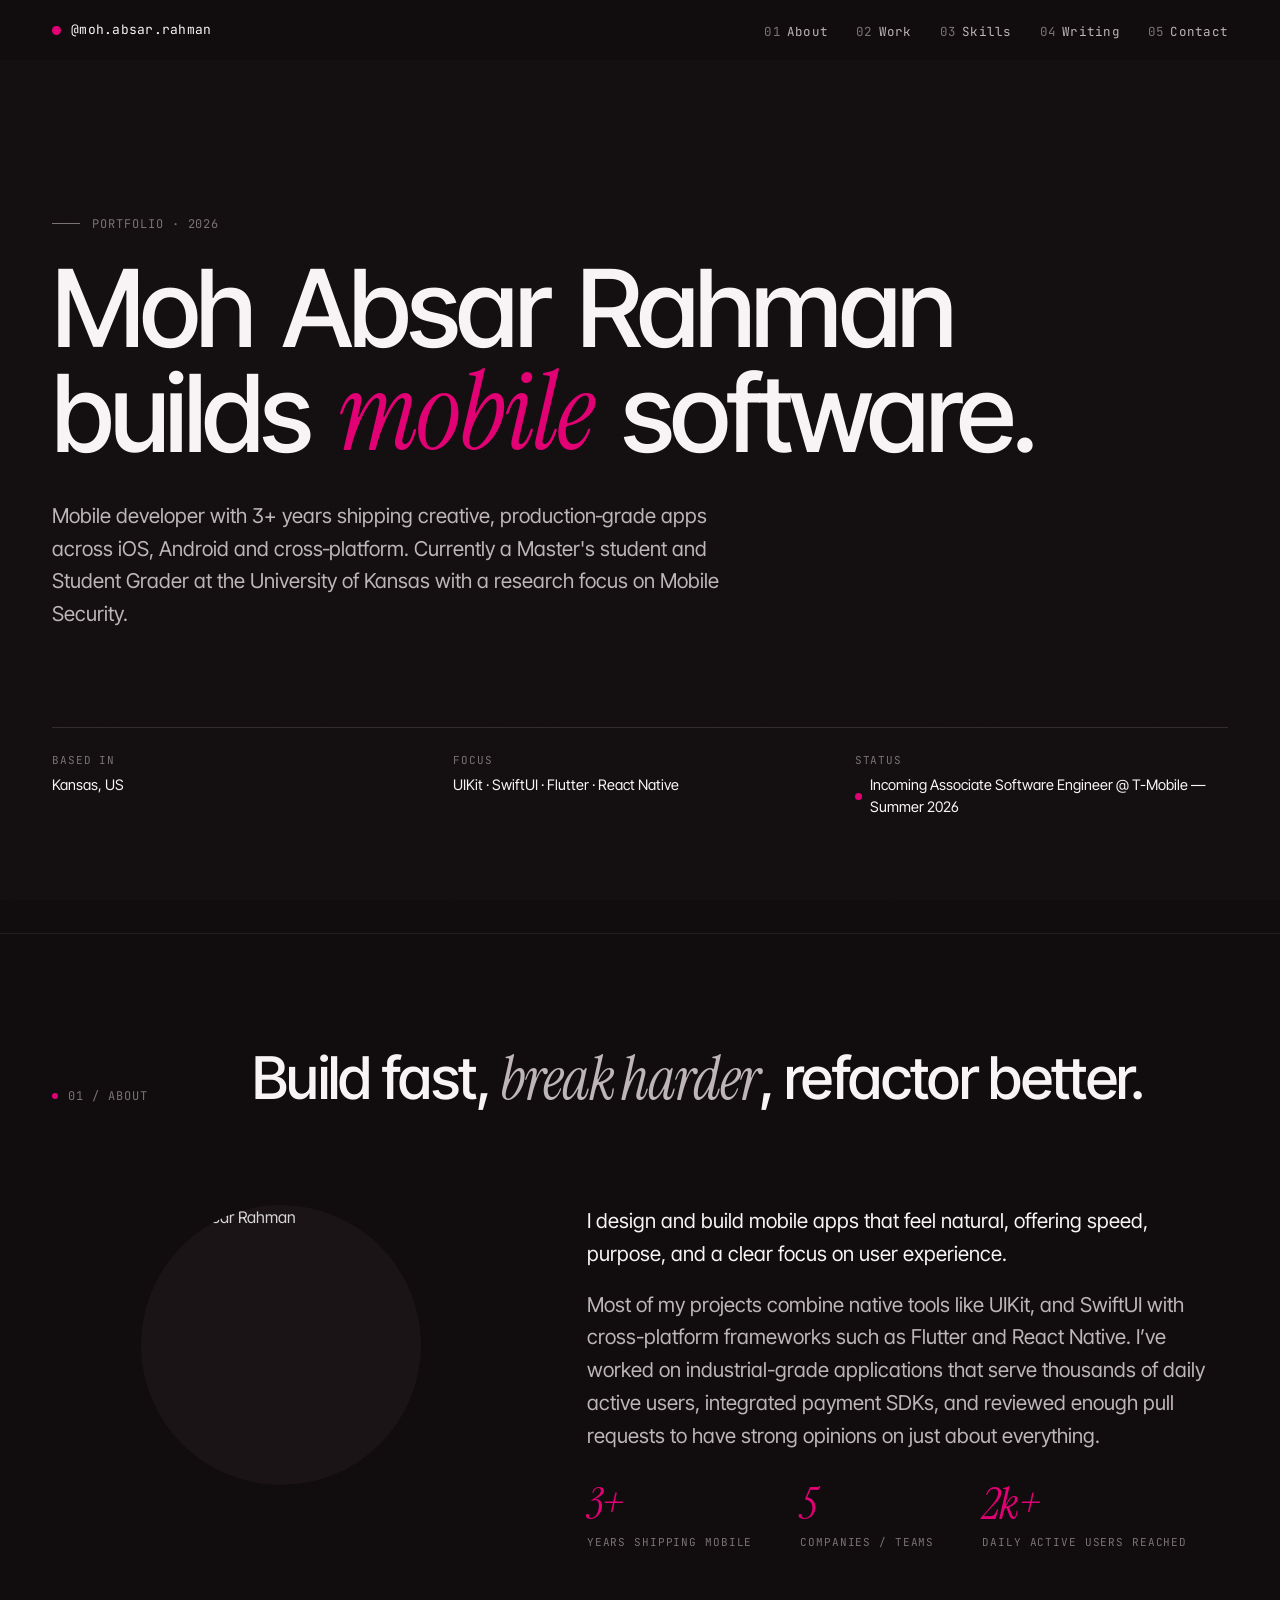
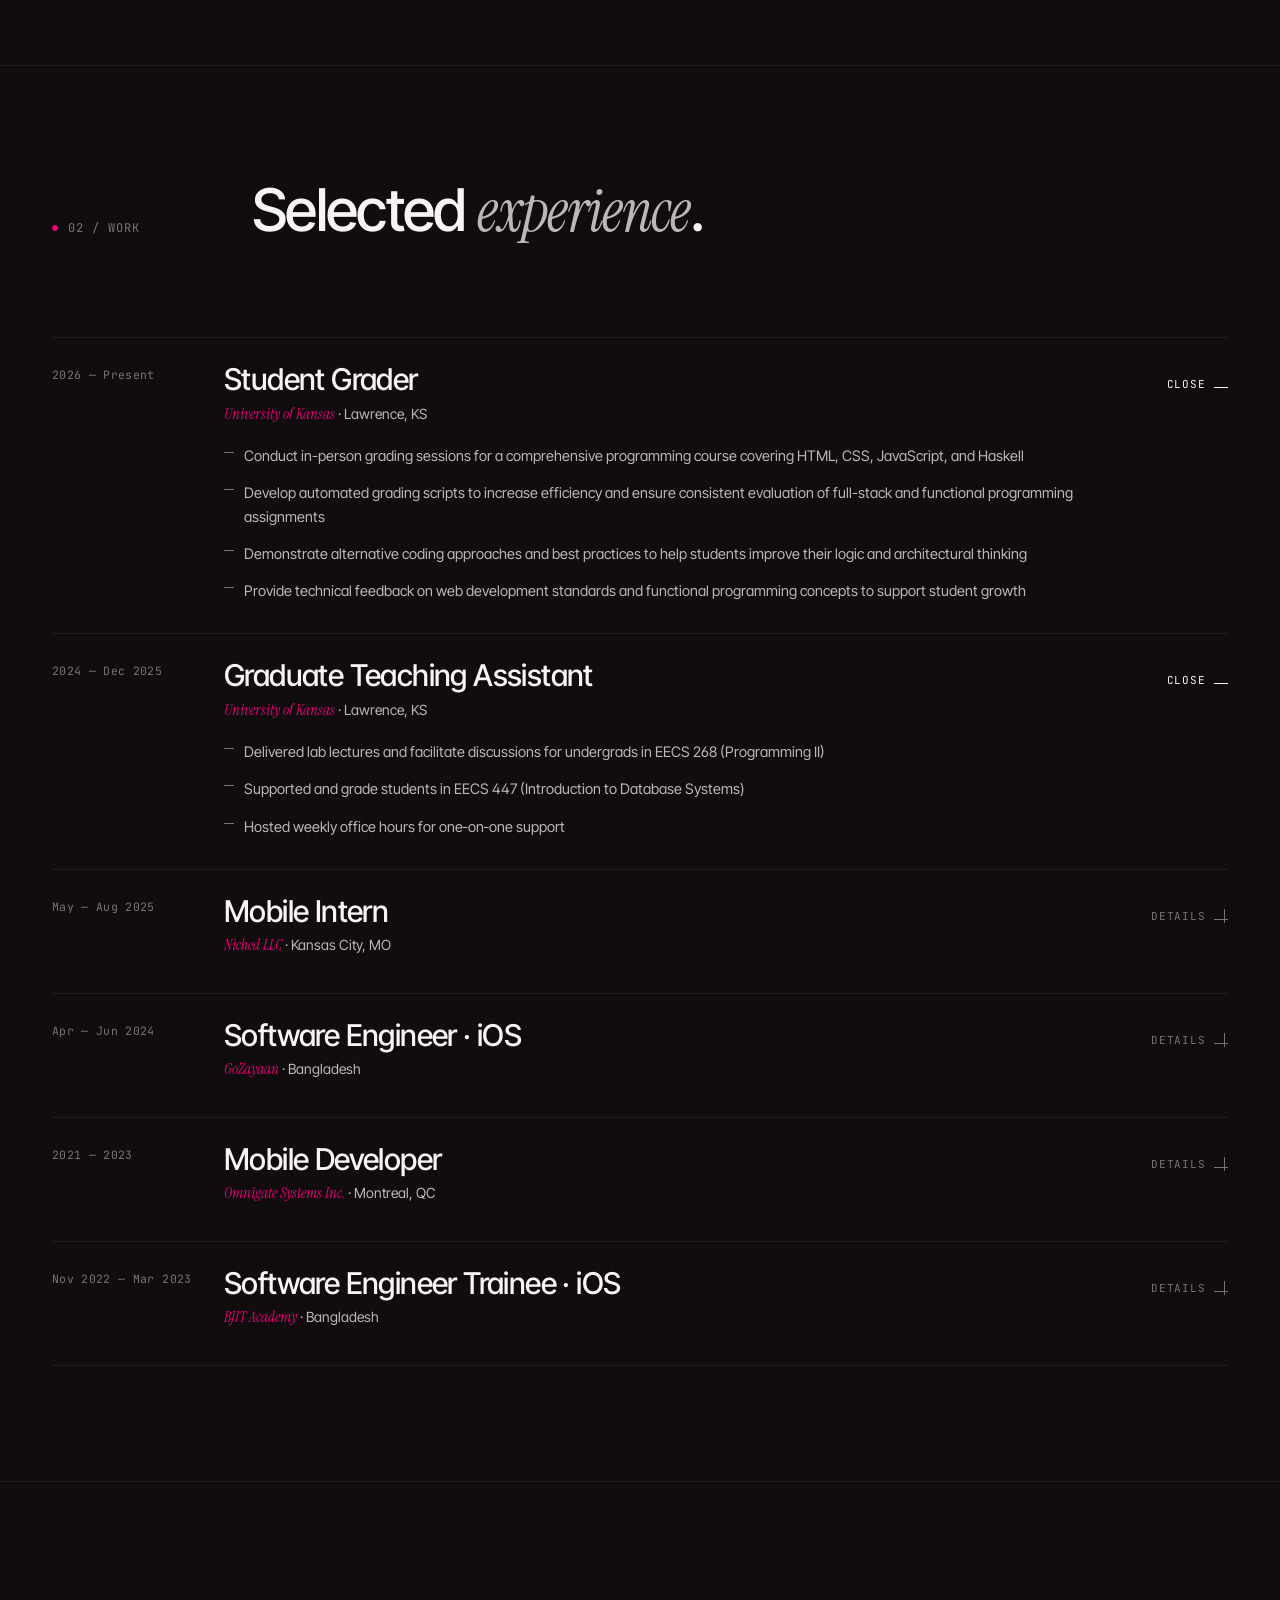
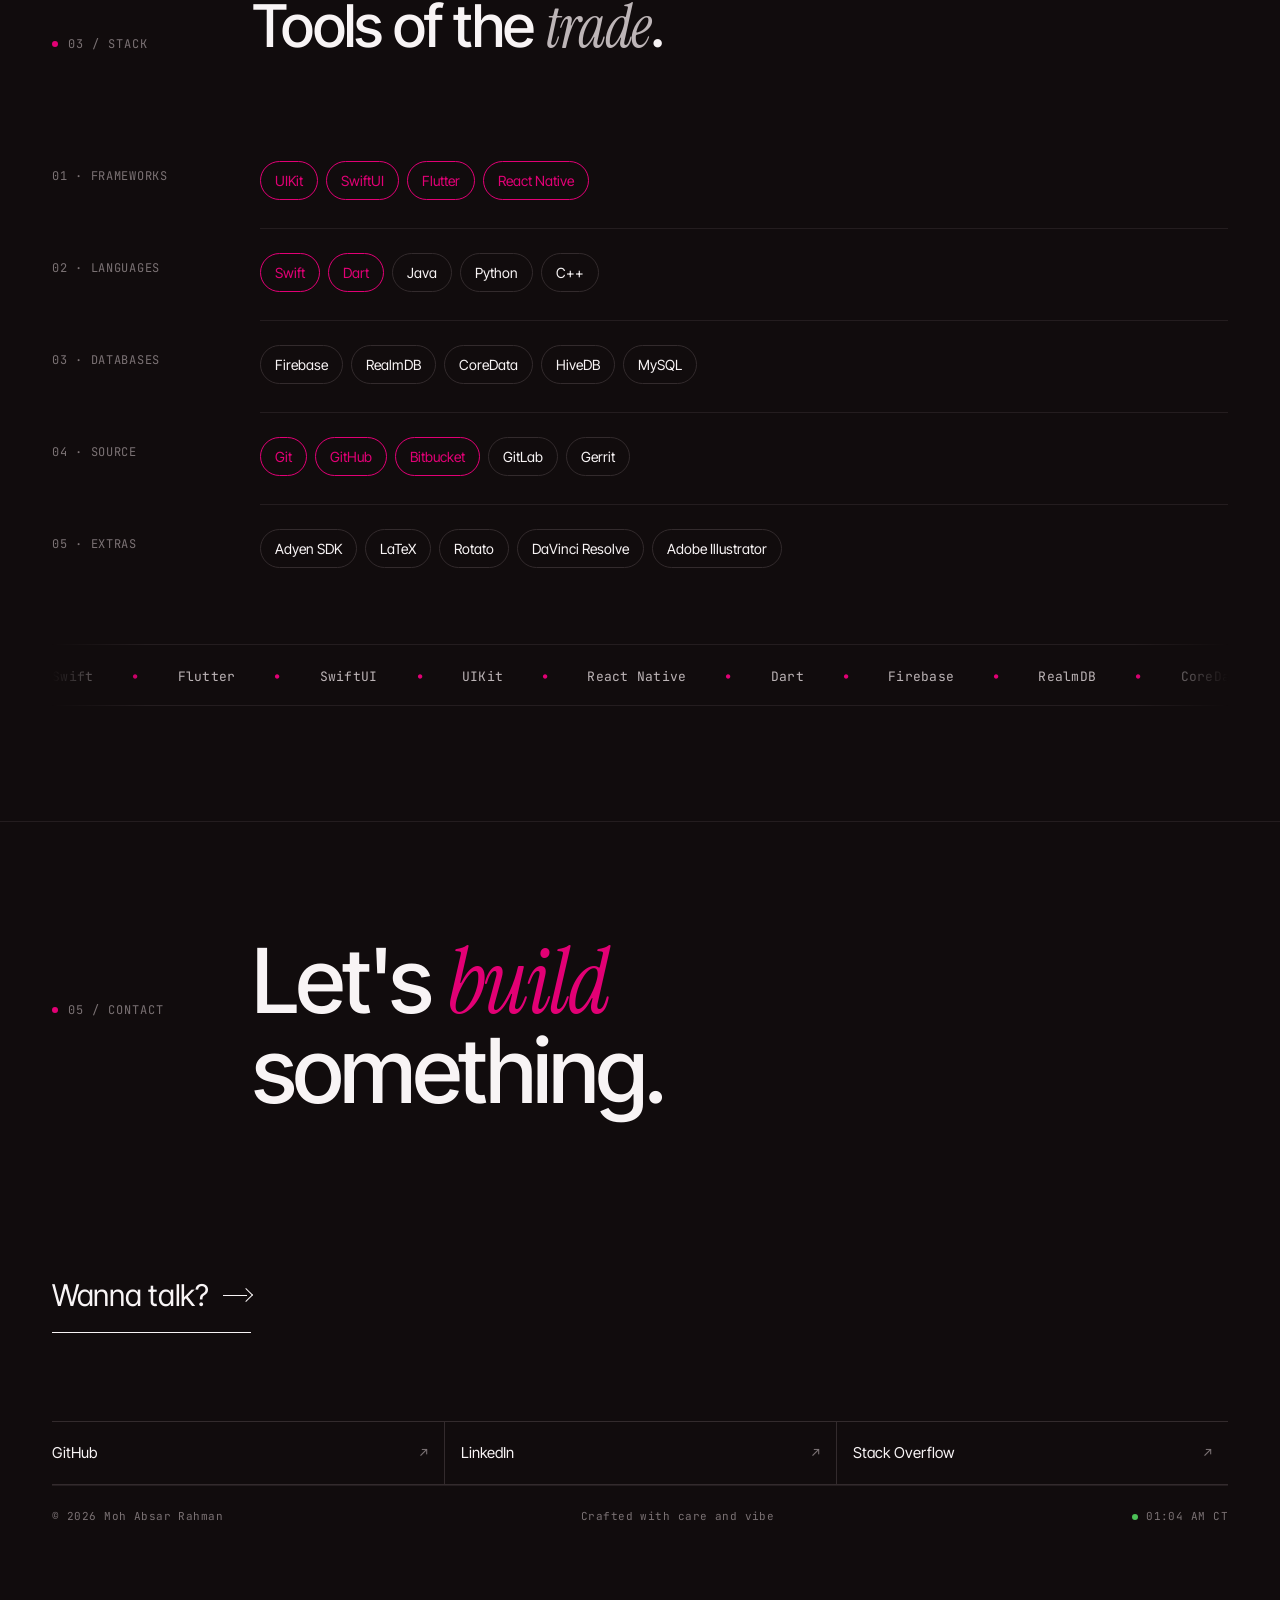
==== commit dbb58a6c: "feat: add blogs Signed-off-by: absarrahman <raman040635@gmail.com>" ====
--- a/index.html
+++ b/index.html
@@ -1,390 +1,224 @@
 <!DOCTYPE html>
-<html lang="en" data-bs-theme="dark">
+<html lang="en">
 
 <head>
-    <meta charset="UTF-8" />
-    <meta name="viewport" content="width=device-width, initial-scale=1.0" />
-    <title>Moh. Absar Rahman</title>
-    <!-- Bootstrap 5.3.1 -->
-    <link href="https://cdn.jsdelivr.net/npm/bootstrap@5.3.1/dist/css/bootstrap.min.css" rel="stylesheet"
-        integrity="sha384-4bw+/aepP/YC94hEpVNVgiZdgIC5+VKNBQNGCHeKRQN+PtmoHDEXuppvnDJzQIu9" crossorigin="anonymous" />
-    <!-- Poppins Font -->
-    <link href="https://fonts.googleapis.com/css2?family=Poppins:wght@300;400;500;600;700&display=swap"
-        rel="stylesheet" />
-    <!-- Boostrap icons -->
-    <link rel="stylesheet" href="https://cdn.jsdelivr.net/npm/bootstrap-icons@1.10.5/font/bootstrap-icons.css" />
-    <link rel="stylesheet" href="css/styles.css" />
+    <meta charset="utf-8" />
+    <meta name="viewport" content="width=device-width,initial-scale=1" />
+    <title>Moh Absar Rahman</title>
+    <!-- Fonts -->
+    <link rel="preconnect" href="https://fonts.googleapis.com">
+    <link rel="preconnect" href="https://fonts.gstatic.com" crossorigin>
+    <link
+        href="https://fonts.googleapis.com/css2?family=Inter+Tight:wght@300;400;500;600;700&family=JetBrains+Mono:wght@400;500&family=Instrument+Serif:ital@0;1&display=swap"
+        rel="stylesheet">
+    <!-- Styles -->
+    <link rel="stylesheet" href="css/styles.css">
+    <link rel="stylesheet" href="css/index.css">
+    <link rel="icon"
+        href="data:image/svg+xml,<svg xmlns=%22http://www.w3.org/2000/svg%22 viewBox=%220 0 100 100%22><rect width=%22100%22 height=%22100%22 rx=%2220%22 fill=%22%232d2d2d%22/><text y=%2270%22 x=%2210%22 fill=%22%23ffffff%22 font-family=%22monospace%22 font-weight=%22bold%22 font-size=%2270%22>&gt;_</text></svg>">
+    <script src="js/experience.js" defer></script>
+    <script src="js/skills.js" defer></script>
+    <script src="js/shared.js" defer></script>
+    <script src="js/index.js" defer></script>
 </head>
 
-<body class="gradient-background">
-    <!-- Navbar -->
-    <nav class="navbar navbar-expand-lg sticky-top bg-dark">
-        <div class="container-fluid">
-            <!-- Brand Title -->
-            <i class="bi bi-braces px-4"></i>
-            <a class="navbar-brand" href="./index.html">Moh. Absar Rahman</a>
-            <button class="navbar-toggler" type="button" data-bs-toggle="collapse" data-bs-target="#navbarNav"
-                aria-controls="navbarNav" aria-expanded="false" aria-label="Toggle navigation">
-                <span class="navbar-toggler-icon"></span>
+<body>
+    <div class="grain" id="grain"></div>
+    <div class="glow" id="glow"></div>
+    <!-- =====================
+         NAVIGATION
+         ===================== -->
+    <nav class="top" id="topnav">
+        <div class="wrap row">
+            <a class="mark" href="#top">
+                <span class="dot"></span>
+                <span>@moh.absar.rahman</span>
+            </a>
+            <button class="nav-toggle" id="navToggle" aria-label="Toggle menu" aria-expanded="false">
+                <span></span><span></span><span></span>
             </button>
-            <div class="collapse navbar-collapse d-lg-flex flex-lg-row-reverse" id="navbarNav">
-                <div class="navbar-nav">
-                    <a class="nav-link active" aria-current="page" href="#about-me">About Me</a>
-                    <a class="nav-link active" href="#work-experience">Work Experience</a>
-                    <a class="nav-link active" href="#skills">Skills</a>
-                </div>
-            </div>
+            <ul id="navMenu">
+                <li><a href="#about"><span class="num">01</span>About</a></li>
+                <li><a href="#work"><span class="num">02</span>Work</a></li>
+                <li><a href="#skills"><span class="num">03</span>Skills</a></li>
+                <li><a href="writing.html"><span class="num">04</span>Writing</a></li>
+                <li><a href="#contact"><span class="num">05</span>Contact</a></li>
+            </ul>
         </div>
     </nav>
-
-    <!-- About me -->
-
-    <section id="about-me" class="resume">
-        <div class="container">
-            <div class="row">
-                <div class="col-lg-6">
-                    <!-- Image link -->
-                    <img src="https://avatars.githubusercontent.com/u/35573458?v=4"
-                        class="rounded-circle d-block mx-auto img-fluid" width="300" />
-                </div>
-                <div class="col-lg pb-lg-0 pt-5">
-                    <h1>Moh. Absar Rahman</h1>
-                    <h5 class="pt-5">
-                        Hi, I am a Mobile developer with more than 3 years of experience developing
-                        creative and complex mobile applications. Strong problem solving
-                        skills and a desire to provide seamless user experiences.
-                        Committed to staying up-to-date with the latest technology and
-                        industry trends.
-                    </h5>
-                </div>
-            </div>
+    <main id="top">
+        <!-- =====================
+            HERO
+            ===================== -->
+        <section class="hero">
+            <div class="wrap">
+                <div class="eyebrow">Portfolio · 2026</div>
+                <h1>
+                    <span class="reveal-word"><span style="animation-delay:.05s">Moh</span></span>
+                    <span class="reveal-word"><span style="animation-delay:.18s">Absar</span></span>
+                    <span class="reveal-word"><span style="animation-delay:.31s">Rahman</span></span>
+                    <br>
+                    <span class="reveal-word"><span style="animation-delay:.46s">builds</span></span>
+                    <span class="reveal-word"><span style="animation-delay:.59s"><em>mobile</em></span></span>
+                    <span class="reveal-word"><span style="animation-delay:.72s">software.</span></span>
+                </h1>
+                <p class="lede">
+                    Mobile developer with 3+ years shipping creative, production‑grade apps across iOS, Android and
+                    cross‑platform.
+                    Currently a Master's student and Student Grader at the University of Kansas with a research focus on
+                    Mobile Security.
+                </p>
+                <div class="meta-row">
+                    <div class="cell">
+                        <span class="k">Based in</span>
+                        <span class="v">Kansas, US</span>
+                    </div>
+                    <div class="cell">
+                        <span class="k">Focus</span>
+                        <span class="v">UIKit · SwiftUI · Flutter · React Native</span>
+                    </div>
+                    <div class="cell">
+                        <span class="k">Status</span>
+                        <span class="v" style="display:flex; align-items:center; gap:8px;">
+                            <span class="status-dot"></span>
+                            Incoming Associate Software Engineer @ T-Mobile — Summer 2026
+                        </span>
+                    </div>
+                </div>
+            </div>
+        </section>
+        <!-- =====================
+            ABOUT
+            ===================== -->
+        <section class="block" id="about">
+            <div class="wrap">
+                <div class="section-head">
+                    <div class="idx r">01 / About</div>
+                    <h2 class="r d1">Build fast, <em>break harder</em>, refactor better.</h2>
+                </div>
+                <div class="about-grid">
+                    <div class="portrait r">
+                        <img src="https://avatars.githubusercontent.com/u/35573458?v=4" alt="Moh Absar Rahman">
+                    </div>
+                    <div class="about-body">
+                        <p class="r d1">
+                            I design and build mobile apps that feel natural, offering speed, purpose, and a clear focus
+                            on user experience.
+                        </p>
+                        <p class="r d2">
+                            Most of my projects combine native tools like UIKit, and SwiftUI with cross-platform
+                            frameworks such as Flutter and React Native.
+                            I’ve worked on industrial-grade applications that serve thousands of daily active users,
+                            integrated payment SDKs, and reviewed enough pull requests to have strong opinions on just
+                            about everything.
+                        </p>
+                        <div class="stat-row r d3">
+                            <div class="stat">
+                                <span class="num"><em>3+</em></span>
+                                <span class="lbl">Years shipping mobile</span>
+                            </div>
+                            <div class="stat">
+                                <span class="num"><em>5</em></span>
+                                <span class="lbl">Companies / teams</span>
+                            </div>
+                            <div class="stat">
+                                <span class="num"><em>2k+</em></span>
+                                <span class="lbl">Daily active users reached</span>
+                            </div>
+                        </div>
+                    </div>
+                </div>
+            </div>
+        </section>
+        <!-- =====================
+            WORK / EXPERIENCE
+            ===================== -->
+        <section class="block" id="work">
+            <div class="wrap">
+                <div class="section-head">
+                    <div class="idx r">02 / Work</div>
+                    <h2 class="r d1">Selected <em>experience</em>.</h2>
+                </div>
+                <!-- Injected by experience.js -->
+                <div class="xp-list" id="xpList"></div>
+            </div>
+        </section>
+        <!-- =====================
+            SKILLS
+            ===================== -->
+        <section class="block" id="skills">
+            <div class="wrap">
+                <div class="section-head">
+                    <div class="idx r">03 / Stack</div>
+                    <h2 class="r d1">Tools of the <em>trade</em>.</h2>
+                </div>
+                <!-- Injected by skills.js -->
+                <div class="skills-grid" id="skillsGrid"></div>
+                <div class="ticker" aria-hidden="true">
+                    <div class="track">
+                        <span>Swift</span><span>Flutter</span><span>SwiftUI</span><span>UIKit</span><span>React
+                            Native</span><span>Dart</span><span>Firebase</span><span>RealmDB</span><span>CoreData</span><span>Adyen
+                            SDK</span><span>MVVM</span><span>Git</span>
+                        <span>Swift</span><span>Flutter</span><span>SwiftUI</span><span>UIKit</span><span>React
+                            Native</span><span>Dart</span><span>Firebase</span><span>RealmDB</span><span>CoreData</span><span>Adyen
+                            SDK</span><span>MVVM</span><span>Git</span>
+                    </div>
+                </div>
+            </div>
+        </section>
+        <!-- =====================
+            CONTACT
+            ===================== -->
+        <section class="contact" id="contact">
+            <div class="wrap">
+                <div class="section-head">
+                    <div class="idx r">05 / Contact</div>
+                    <h2 class="r d1">Let's <em>build</em> something.</h2>
+                </div>
+                <a href="https://www.linkedin.com/in/mohabsarrahman" class="cta r d2">
+                    Wanna talk?
+                    <span class="arrow"></span>
+                </a>
+                <div class="links r d3">
+                    <a href="https://github.com/absarrahman" target="_blank" rel="noopener">
+                        <span class="lbl">GitHub</span><span class="ar">↗</span>
+                    </a>
+                    <a href="https://www.linkedin.com/in/mohabsarrahman" target="_blank" rel="noopener">
+                        <span class="lbl">LinkedIn</span><span class="ar">↗</span>
+                    </a>
+                    <a href="https://stackoverflow.com/users/14561425/moh-absar-rahman" target="_blank" rel="noopener">
+                        <span class="lbl">Stack Overflow</span><span class="ar">↗</span>
+                    </a>
+                </div>
+                <footer class="foot">
+                    <span>© 2026 Moh Absar Rahman</span>
+                    <span>Crafted with care and vibe</span>
+                    <span class="time" id="clock">—</span>
+                </footer>
+            </div>
+        </section>
+    </main>
+    <!-- =====================
+         TWEAKS PANEL
+         ===================== -->
+    <div class="tweaks-panel" id="tweaks">
+        <div class="t-title">Tweaks</div>
+        <label>
+            Accent hue
+            <input id="hue" type="range" min="0" max="360" value="1" />
+        </label>
+        <div class="swatches" id="swatches">
+            <div class="sw" data-h="45" style="background: oklch(0.62 0.14 45);"></div>
+            <div class="sw" data-h="22" style="background: oklch(0.62 0.14 22);"></div>
+            <div class="sw" data-h="145" style="background: oklch(0.62 0.14 145);"></div>
+            <div class="sw" data-h="230" style="background: oklch(0.62 0.14 230);"></div>
+            <div class="sw" data-h="1" style="background: oklch(0.59 0.24 1);"></div>
         </div>
-    </section>
-
-    <!-- Work experience -->
-    <section id="work-experience" class="resume">
-        <div class="container">
-            <div class="row">
-                <div class="col-lg-6">
-                    <h2 class="resume-title" id="work-experience-title">
-                        Work Experience
-                    </h2>
-
-                    <!-- KU -->
-                    <div class="resume-item">
-                        <h4>Graduate Teaching Assistant</h4>
-                        <h5>Aug 2024 - Present</h5>
-                        <p><em>University of Kansas, Lawrence, KS, USA</em></p>
-                        <p></p>
-                        <ul>
-                            <li>
-                                Delivered lab lectures, facilitated discussions, and provided support to undergraduate
-                                students in EECS 268 (Programming II)
-                            </li>
-                            <li>
-                                Facilitated discussions, provided support and graded undergrad students in EECS 447
-                                (Introduction to Database Systems)
-                            </li>
-                            <li>
-                                Conducted weekly office hours to support students
-                            </li>
-                        </ul>
-                        <p></p>
-                    </div>
-
-                    <!-- Niched -->
-                    <div class="resume-item">
-                        <h4>Mobile Intern</h4>
-                        <h5>May 2025 - Aug 2025</h5>
-                        <p><em>Niched LLC, Kansas City, MO, USA</em></p>
-                        <p></p>
-                        <ul>
-                            <li>
-                                Developed and assisted in creating mobile applications for iOS and Android using React
-                                Native
-                            </li>
-                            <li>
-                                Implemented Tap to Pay using Adyen SDK for both iOS and Android platforms
-                            </li>
-                            <li>
-                                Fixed high-priority bugs and contributed to app store releases, ensuring stability and
-                                smooth updates
-                            </li>
-                        </ul>
-                        <p></p>
-                    </div>
-
-                    <!-- GoZayaan -->
-                    <div class="resume-item">
-                        <h4>Software Engineer (iOS)</h4>
-                        <h5>Apr 2024 - Jun 2024</h5>
-                        <p><em>GoZayaan, Bangladesh</em></p>
-                        <p></p>
-                        <ul>
-                            <li>Developed high-performance iOS applications with over 2k daily active users</li>
-                            <li>
-                                Identified and addressed bugs that occurred during development, resolving 30% of
-                                UI-related issues
-                            </li>
-                            <li>Implemented user interfaces based on design specifications and integrated apps with
-                                external APIs and services</li>
-                        </ul>
-                        <p></p>
-                    </div>
-                    <!-- Omnigates -->
-                    <div class="resume-item">
-                        <h4>Mobile Developer</h4>
-                        <h5>Feb 2021 - Sep 2023</h5>
-                        <p><em>Omnigate Systems Inc. Montreal, QC, Canada</em></p>
-                        <p></p>
-                        <ul>
-                            <li>Developed cross-platform solutions by utilizing Flutter</li>
-                            <li>
-                                Designed reusable components and ensuring the responsiveness
-                                of the app
-                            </li>
-                            <li>Reviewed codes of the team members</li>
-                            <li>
-                                Followed the best practices while designing complex layouts
-                                and share better solutions
-                            </li>
-                        </ul>
-                        <p></p>
-                    </div>
-                    <!-- BJIT -->
-                    <div class="resume-item">
-                        <h4>Software Engineer Trainee (iOS)</h4>
-                        <h5>Nov 2022 - Mar 2023</h5>
-                        <p><em>BJIT Academy, Bangladesh</em></p>
-                        <p></p>
-                        <ul>
-                            <li>Learned the concepts of UIKit</li>
-                            <li>Designed an app using MVVM architecture</li>
-                            <li>Learned and adapted with the office culture</li>
-                            <li>System analysis</li>
-                        </ul>
-                        <p></p>
-                    </div>
-                </div>
-            </div>
-        </div>
-    </section>
-
-    <section id="skills" class="resume">
-        <div class="container">
-            <h2 class="resume-title">Skills</h2>
-            <!-- Professional skills list-->
-            <div class="mb-5">
-                <div class="d-flex align-items-center mb-4">
-                    <div class="feature bg-dark bg-gradient-primary-to-secondary text-white rounded-3 me-3">
-                        <i class="bi bi-tools"></i>
-                    </div>
-                    <h3 class="fw-bolder mb-0">
-                        <span class="text-gradient d-inline">Frameworks</span>
-                    </h3>
-                </div>
-                <div class="row row-cols-1 row-cols-md-3 mb-4 text-black">
-                    <div class="col mb-4 mb-md-0">
-                        <div class="d-flex align-items-center bg-light rounded-4 p-3 h-100">
-                            Flutter
-                        </div>
-                    </div>
-                    <div class="col mb-4 mb-md-0">
-                        <div class="d-flex align-items-center bg-light rounded-4 p-3 h-100">
-                            UIKit
-                        </div>
-                    </div>
-                    <div class="col">
-                        <div class="d-flex align-items-center bg-light rounded-4 p-3 h-100">
-                            SwiftUI
-                        </div>
-                    </div>
-                </div>
-            </div>
-            <!-- Languages -->
-            <div class="mb-5">
-                <div class="d-flex align-items-center mb-4">
-                    <div class="feature text-white rounded-3 me-3">
-                        <i class="bi bi-code-slash"></i>
-                    </div>
-                    <h3 class="fw-bolder mb-0">
-                        <span class="text-gradient d-inline">Languages</span>
-                    </h3>
-                </div>
-                <div class="row row-cols-1 row-cols-md-3 mb-4 text-black">
-                    <div class="col mb-4 mb-md-0">
-                        <div class="d-flex align-items-center bg-light rounded-4 p-3 h-100">
-                            Dart
-                        </div>
-                    </div>
-                    <div class="col mb-4 mb-md-0">
-                        <div class="d-flex align-items-center bg-light rounded-4 p-3 h-100">
-                            Swift
-                        </div>
-                    </div>
-                    <div class="col">
-                        <div class="d-flex align-items-center bg-light rounded-4 p-3 h-100">
-                            Java
-                        </div>
-                    </div>
-                </div>
-                <div class="row row-cols-1 row-cols-md-3 text-black">
-                    <div class="col mb-4 mb-md-0">
-                        <div class="d-flex align-items-center bg-light rounded-4 p-3 h-100">
-                            Python
-                        </div>
-                    </div>
-                    <div class="col mb-4 mb-md-0">
-                        <div class="d-flex align-items-center bg-light rounded-4 p-3 h-100">
-                            C++
-                        </div>
-                    </div>
-                </div>
-            </div>
-            <!-- Database -->
-            <div class="mb-5">
-                <div class="d-flex align-items-center mb-4">
-                    <div class="feature text-white rounded-3 me-3">
-                        <i class="bi bi-database"></i>
-                    </div>
-                    <h3 class="fw-bolder mb-0">
-                        <span class="text-gradient d-inline">Database</span>
-                    </h3>
-                </div>
-                <div class="row row-cols-1 row-cols-md-3 mb-4 text-black">
-                    <div class="col mb-4 mb-md-0">
-                        <div class="d-flex align-items-center bg-light rounded-4 p-3 h-100">
-                            MySQL
-                        </div>
-                    </div>
-                    <div class="col mb-4 mb-md-0">
-                        <div class="d-flex align-items-center bg-light rounded-4 p-3 h-100">
-                            Firebase Cloud Firestore
-                        </div>
-                    </div>
-                    <div class="col">
-                        <div class="d-flex align-items-center bg-light rounded-4 p-3 h-100">
-                            RealmDB
-                        </div>
-                    </div>
-                </div>
-                <div class="row row-cols-1 row-cols-md-3 text-black">
-                    <div class="col mb-4 mb-md-0">
-                        <div class="d-flex align-items-center bg-light rounded-4 p-3 h-100">
-                            HiveDB
-                        </div>
-                    </div>
-                    <div class="col mb-4 mb-md-0">
-                        <div class="d-flex align-items-center bg-light rounded-4 p-3 h-100">
-                            CoreData
-                        </div>
-                    </div>
-                </div>
-            </div>
-            <!-- VCS -->
-            <div class="mb-5">
-                <div class="d-flex align-items-center mb-4">
-                    <div class="feature text-white rounded-3 me-3">
-                        <i class="bi bi-git"></i>
-                    </div>
-                    <h3 class="fw-bolder mb-0">
-                        <span class="text-gradient d-inline">Version Control Systems</span>
-                    </h3>
-                </div>
-                <div class="row row-cols-1 row-cols-md-3 mb-4 text-black">
-                    <div class="col mb-4 mb-md-0">
-                        <div class="d-flex align-items-center bg-light rounded-4 p-3 h-100">
-                            Git
-                        </div>
-                    </div>
-                    <div class="col mb-4 mb-md-0">
-                        <div class="d-flex align-items-center bg-light rounded-4 p-3 h-100">
-                            Gerrit
-                        </div>
-                    </div>
-                    <div class="col">
-                        <div class="d-flex align-items-center bg-light rounded-4 p-3 h-100">
-                            Github
-                        </div>
-                    </div>
-                </div>
-                <div class="row row-cols-1 row-cols-md-3 text-black">
-                    <div class="col mb-4 mb-md-0">
-                        <div class="d-flex align-items-center bg-light rounded-4 p-3 h-100">
-                            Gitlab
-                        </div>
-                    </div>
-                </div>
-            </div>
-            <!-- MISC -->
-            <div class="mb-5">
-                <div class="d-flex align-items-center mb-4">
-                    <div class="feature text-white rounded-3 me-3">
-                        <i class="bi bi-gear-fill"></i>
-                    </div>
-                    <h3 class="fw-bolder mb-0">
-                        <span class="text-gradient d-inline">Extras</span>
-                    </h3>
-                </div>
-                <div class="row row-cols-1 row-cols-md-3 mb-4 text-black">
-                    <div class="col mb-4 mb-md-0">
-                        <div class="d-flex align-items-center bg-light rounded-4 p-3 h-100">
-                            Rotato
-                        </div>
-                    </div>
-                    <div class="col mb-4 mb-md-0">
-                        <div class="d-flex align-items-center bg-light rounded-4 p-3 h-100">
-                            DaVinci Resolve
-                        </div>
-                    </div>
-                    <div class="col">
-                        <div class="d-flex align-items-center bg-light rounded-4 p-3 h-100">
-                            Adobe Illustrator
-                        </div>
-                    </div>
-                </div>
-                <div class="row row-cols-1 row-cols-md-3 text-black">
-                    <div class="col mb-4 mb-md-0">
-                        <div class="d-flex align-items-center bg-light rounded-4 p-3 h-100">
-                            LaTeX
-                        </div>
-                    </div>
-                </div>
-            </div>
-        </div>
-    </section>
-
-    <!-- Footer -->
-    <div class="container">
-        <footer class="d-flex flex-wrap justify-content-between align-items-center py-3 my-4 border-top">
-            <div class="col-md-4 d-flex align-items-center">
-                <a href="/" class="mb-3 me-2 mb-md-0 text-body-secondary text-decoration-none lh-1">
-                    <svg class="bi" width="30" height="24">
-                        <use xlink:href="#bootstrap"></use>
-                    </svg>
-                </a>
-                <span class="mb-3 mb-md-0 text-body-secondary">© 2025 Moh. Absar Rahman. All rights reserved.</span>
-            </div>
-
-            <ul class="nav col-md-4 justify-content-end list-unstyled d-flex">
-                <li class="ms-3">
-                    <a class="text-body-secondary" href="https://github.com/absarrahman"><i
-                            class="bi bi-github"></i></a>
-                </li>
-                <li class="ms-3">
-                    <a class="text-body-secondary" href="https://www.linkedin.com/in/mohabsarrahman"><i
-                            class="bi bi-linkedin"></i></a>
-                </li>
-                <li class="ms-3">
-                    <a class="text-body-secondary" href="https://stackoverflow.com/users/14561425/moh-absar-rahman"><i
-                            class="bi bi-stack-overflow"></i></a>
-                </li>
-            </ul>
-        </footer>
+        <label>
+            Grain
+            <input id="grainT" type="checkbox" checked />
+        </label>
     </div>
-    <script src="https://cdn.jsdelivr.net/npm/bootstrap@5.3.1/dist/js/bootstrap.bundle.min.js"
-        integrity="sha384-HwwvtgBNo3bZJJLYd8oVXjrBZt8cqVSpeBNS5n7C8IVInixGAoxmnlMuBnhbgrkm"
-        crossorigin="anonymous"></script>
 </body>
 
 </html>
--- a/css/styles.css
+++ b/css/styles.css
@@ -1,81 +1,391 @@
+/* ============================
+   CSS CUSTOM PROPERTIES
+============================ */
+:root {
+    --hue: 1;
+    --bg:          oklch(0.16 0.010 var(--hue));
+    --bg-2:        oklch(0.20 0.012 var(--hue));
+    --ink:         oklch(0.97 0.004 var(--hue));
+    --ink-2:       oklch(0.78 0.010 var(--hue));
+    --ink-3:       oklch(0.56 0.012 var(--hue));
+    --rule:        oklch(0.30 0.012 var(--hue));
+    --rule-2:      oklch(0.24 0.010 var(--hue));
+    --accent:      oklch(0.59 0.24 1);
+    --accent-soft: oklch(0.26 0.10 1);
+    --display: "Inter Tight", ui-sans-serif, system-ui, sans-serif;
+    --mono:    "JetBrains Mono", ui-monospace, monospace;
+    --serif:   "Instrument Serif", ui-serif, Georgia, serif;
+    --section-y: clamp(56px, 9vw, 160px);
+    --nav-h: 60px;
+}
+
+/* ============================
+   RESET & BASE
+============================ */
+*, *::before, *::after { box-sizing: border-box; }
+html, body { margin: 0; padding: 0; }
+html { scroll-behavior: smooth; }
 body {
-  font-family: 'Poppins', sans-serif;
-}
-.resume {
-  padding: 60px;
-}
-
-.resume .resume-title {
-  font-size: 36px;
-  font-weight: bold;
-  margin-top: 20px;
-  margin-bottom: 20px;
-}
-
-.gradient-background {
-  background: linear-gradient(300deg, rgb(116, 109, 95), rgb(36, 36, 29), var(--bs-primary-bg-subtle), rgb(2, 2, 5));
-  background-size: 180% 180%;
-  animation: gradient-animation 18s ease infinite;
-}
-
-@keyframes gradient-animation {
-  0% {
-    background-position: 0% 50%;
-  }
-  50% {
-    background-position: 100% 50%;
-  }
-  100% {
-    background-position: 0% 50%;
-  }
-}
-
-.resume .resume-item {
-  padding: 0 0 20px 20px;
-  margin-top: -2px;
-  border-left: 2px solid white;
-  position: relative;
-}
-
-.resume .resume-item h4 {
-  line-height: 18px;
-  font-size: 18px;
-  font-weight: 600;
-  font-family: "Poppins", sans-serif;
-  margin-bottom: 10px;
-}
-
-.resume .resume-item h5 {
-  font-size: 16px;
-  background: grey;
-  padding: 5px 15px;
-  display: inline-block;
-  font-weight: 600;
-  margin-bottom: 10px;
-  color: white;
-  border-radius: 5px;
-}
-
-.resume .resume-item ul {
-  padding-left: 20px;
-}
-
-.resume .resume-item ul li {
-  padding-bottom: 10px;
-}
-
-.resume .resume-item:last-child {
-  padding-bottom: 0;
-}
-
-.resume .resume-item::before {
-  content: "";
-  position: absolute;
-  width: 16px;
-  height: 16px;
-  border-radius: 50px;
-  left: -9px;
-  top: 0;
-  background: #fff;
-  border: 2px solid white;
-}+    background: var(--bg);
+    color: var(--ink);
+    font-family: var(--display);
+    font-feature-settings: "ss01", "cv11";
+    -webkit-font-smoothing: antialiased;
+    text-rendering: optimizeLegibility;
+    line-height: 1.5;
+    overflow-x: hidden;
+}
+::selection { background: var(--accent); color: var(--bg); }
+img { max-width: 100%; display: block; }
+
+/* ============================
+   GRAIN OVERLAY
+============================ */
+.grain {
+    position: fixed;
+    inset: 0;
+    z-index: 1;
+    pointer-events: none;
+    opacity: .4;
+    mix-blend-mode: screen;
+    background-image: url("data:image/svg+xml;utf8,<svg xmlns='http://www.w3.org/2000/svg' width='220' height='220'><filter id='n'><feTurbulence type='fractalNoise' baseFrequency='0.9' numOctaves='2' stitchTiles='stitch'/><feColorMatrix values='0 0 0 0 1  0 0 0 0 1  0 0 0 0 1  0 0 0 0.05 0'/></filter><rect width='100%25' height='100%25' filter='url(%23n)'/></svg>");
+}
+
+/* ============================
+   CURSOR GLOW (desktop only)
+============================ */
+.glow {
+    position: fixed;
+    width: 620px;
+    height: 620px;
+    border-radius: 50%;
+    pointer-events: none;
+    z-index: 0;
+    background: radial-gradient(circle at center, color-mix(in oklab, var(--accent) 28%, transparent), transparent 60%);
+    filter: blur(30px);
+    transform: translate(-50%, -50%);
+    transition: opacity .4s;
+    opacity: 0;
+}
+@media (hover: hover) { .glow.on { opacity: 1; } }
+
+/* ============================
+   LAYOUT
+============================ */
+.wrap {
+    max-width: 1240px;
+    margin: 0 auto;
+    padding: 0 clamp(16px, 5vw, 32px);
+    position: relative;
+    z-index: 2;
+}
+
+/* ============================
+   NAVIGATION
+============================ */
+nav.top {
+    position: sticky;
+    top: 0;
+    z-index: 50;
+    border-bottom: 1px solid transparent;
+    transition: border-color .3s ease;
+}
+nav.top::before {
+    content: "";
+    position: absolute;
+    inset: 0;
+    z-index: -1;
+    backdrop-filter: saturate(140%) blur(12px);
+    -webkit-backdrop-filter: saturate(140%) blur(12px);
+    background: color-mix(in oklab, var(--bg) 78%, transparent);
+    transition: background .3s ease;
+}
+nav.top.scrolled { border-bottom-color: var(--rule-2); }
+
+nav.top .row {
+    display: flex;
+    align-items: center;
+    justify-content: space-between;
+    height: var(--nav-h);
+    position: relative;
+}
+
+.mark {
+    display: inline-flex;
+    align-items: center;
+    gap: 10px;
+    font-family: var(--mono);
+    font-size: 13px;
+    letter-spacing: .02em;
+    color: var(--ink);
+    text-decoration: none;
+    flex-shrink: 0;
+    z-index: 2;
+}
+.mark .dot {
+    width: 9px;
+    height: 9px;
+    border-radius: 50%;
+    background: var(--accent);
+    box-shadow: 0 0 0 0 color-mix(in oklab, var(--accent) 60%, transparent);
+    animation: pulse 2.6s ease-in-out infinite;
+    flex-shrink: 0;
+}
+@keyframes pulse {
+    0%, 100% { box-shadow: 0 0 0 0   color-mix(in oklab, var(--accent) 55%, transparent); }
+    50%       { box-shadow: 0 0 0 8px color-mix(in oklab, var(--accent) 0%,  transparent); }
+}
+
+nav.top ul {
+    list-style: none;
+    display: flex;
+    gap: 28px;
+    margin: 0; padding: 0;
+    position: static;
+    opacity: 1;
+    transform: none;
+    pointer-events: all;
+    background: transparent;
+}
+nav.top ul a {
+    font-family: var(--mono);
+    font-size: 12.5px;
+    color: var(--ink-2);
+    text-decoration: none;
+    letter-spacing: .02em;
+    position: relative;
+    padding: 6px 0;
+}
+nav.top ul a::before {
+    content: "";
+    position: absolute;
+    left: 0; bottom: 2px;
+    height: 1px; width: 100%;
+    background: var(--ink);
+    transform: scaleX(0);
+    transform-origin: right center;
+    transition: transform .4s cubic-bezier(.6, .05, .1, 1);
+}
+nav.top ul a:hover { color: var(--ink); }
+nav.top ul a:hover::before { transform: scaleX(1); transform-origin: left center; }
+nav.top ul a .num { color: var(--ink-3); margin-right: 6px; }
+nav.top ul a.active { color: var(--ink); }
+nav.top ul a.active::before { transform: scaleX(1); transform-origin: left center; background: var(--accent); }
+
+.nav-toggle {
+    display: none;
+    flex-direction: column;
+    justify-content: center;
+    gap: 5px;
+    width: 44px; height: 44px;
+    background: none; border: none;
+    cursor: pointer; padding: 10px;
+    z-index: 2; flex-shrink: 0;
+}
+.nav-toggle span {
+    display: block;
+    width: 100%; height: 1.5px;
+    background: var(--ink);
+    border-radius: 2px;
+    transition: transform .35s cubic-bezier(.2, .8, .2, 1), opacity .25s;
+    transform-origin: center;
+}
+.nav-toggle.open span:nth-child(1) { transform: translateY(6.5px) rotate(45deg); }
+.nav-toggle.open span:nth-child(2) { opacity: 0; transform: scaleX(0); }
+.nav-toggle.open span:nth-child(3) { transform: translateY(-6.5px) rotate(-45deg); }
+
+.status-dot {
+    width: 7px; height: 7px;
+    border-radius: 50%;
+    background: var(--accent);
+    display: inline-block;
+    flex-shrink: 0;
+}
+
+@media (max-width: 720px) {
+    .nav-toggle { display: flex; }
+    nav.top ul {
+        position: fixed;
+        top: var(--nav-h);
+        left: 0; right: 0; bottom: 0;
+        flex-direction: column;
+        justify-content: flex-start;
+        align-items: stretch;
+        gap: 0;
+        background: var(--bg);
+        z-index: 9999;
+        opacity: 0;
+        transform: translateY(-8px);
+        pointer-events: none;
+        transition: opacity .28s ease, transform .28s cubic-bezier(.2, .8, .2, 1);
+        padding: 0;
+        overflow-y: auto;
+    }
+    nav.top ul.open { opacity: 1; transform: translateY(0); pointer-events: all; }
+    nav.top ul li { width: 100%; border-bottom: 1px solid var(--rule-2); }
+    nav.top ul li:first-child { border-top: 1px solid var(--rule-2); }
+    nav.top ul a {
+        display: flex;
+        align-items: center;
+        gap: 16px;
+        padding: 20px clamp(16px, 5vw, 32px);
+        font-size: 18px;
+        color: var(--ink);
+        letter-spacing: .01em;
+    }
+    nav.top ul a .num { display: inline; font-size: 12px; color: var(--accent); margin-right: 0; }
+    nav.top ul a::before { display: none; }
+}
+
+/* ============================
+   HERO  (shared — index and blog both extend this)
+============================ */
+.hero {
+    padding: clamp(56px, 12vw, 160px) 0 var(--section-y);
+    position: relative;
+}
+.hero .eyebrow {
+    font-family: var(--mono);
+    font-size: 12px;
+    color: var(--ink-3);
+    letter-spacing: .08em;
+    text-transform: uppercase;
+    display: flex;
+    align-items: center;
+    gap: 12px;
+    margin-bottom: 24px;
+}
+.hero .eyebrow::before {
+    content: "";
+    width: 28px; height: 1px;
+    background: var(--ink-3);
+    flex-shrink: 0;
+}
+.hero h1 {
+    font-family: var(--display);
+    font-weight: 500;
+    font-size: clamp(36px, 8.4vw, 136px);
+    line-height: .95;
+    letter-spacing: -0.035em;
+    margin: 0 0 clamp(20px, 4vw, 36px);
+    color: var(--ink);
+}
+.hero h1 em {
+    font-family: var(--serif);
+    font-style: italic;
+    font-weight: 400;
+    color: var(--accent);
+    letter-spacing: -0.02em;
+}
+.hero .reveal-word {
+    display: inline-block;
+    overflow: hidden;
+    vertical-align: bottom;
+    padding-right: .08em;
+}
+.hero .reveal-word > span {
+    display: inline-block;
+    transform: translateY(110%);
+    animation: rise .9s cubic-bezier(.2, .8, .2, 1) forwards;
+}
+@keyframes rise { to { transform: translateY(0); } }
+
+.hero .lede {
+    max-width: 680px;
+    font-size: clamp(15px, 1.6vw, 22px);
+    line-height: 1.6;
+    color: var(--ink-2);
+    margin: 0;
+    font-weight: 400;
+    opacity: 0;
+    transform: translateY(14px);
+    animation: fadeUp .9s .9s cubic-bezier(.2, .8, .2, 1) forwards;
+}
+@keyframes fadeUp { to { opacity: 1; transform: translateY(0); } }
+
+/* ============================
+   FOOTER
+============================ */
+footer.foot {
+    padding: 22px 0 32px;
+    border-top: 1px solid var(--rule-2);
+    display: flex;
+    justify-content: space-between;
+    align-items: center;
+    font-family: var(--mono);
+    font-size: 11px;
+    color: var(--ink-3);
+    letter-spacing: .04em;
+    gap: 12px;
+    flex-wrap: wrap;
+}
+footer.foot .time {
+    display: flex;
+    align-items: center;
+    gap: 8px;
+}
+footer.foot .time::before {
+    content: "";
+    width: 6px; height: 6px;
+    border-radius: 50%;
+    background: oklch(0.72 0.18 145);
+    animation: pulse2 2s ease-in-out infinite;
+    flex-shrink: 0;
+}
+@keyframes pulse2 { 50% { opacity: .35; } }
+footer.foot a {
+    color: var(--ink-2);
+    text-decoration: none;
+    border-bottom: 1px solid var(--rule);
+    transition: border-color .25s, color .25s;
+}
+footer.foot a:hover { color: var(--ink); border-color: var(--ink); }
+@media (max-width: 480px) {
+    footer.foot { flex-direction: column; align-items: flex-start; gap: 6px; }
+}
+
+/* ============================
+   REVEAL ANIMATION
+============================ */
+.r {
+    opacity: 0;
+    transform: translateY(24px);
+    transition: opacity .9s cubic-bezier(.2, .8, .2, 1), transform .9s cubic-bezier(.2, .8, .2, 1);
+}
+.r.in { opacity: 1; transform: translateY(0); }
+.r.d1 { transition-delay: .08s; }
+.r.d2 { transition-delay: .16s; }
+.r.d3 { transition-delay: .24s; }
+.r.d4 { transition-delay: .32s; }
+@media (prefers-reduced-motion: reduce) {
+    *, *::before, *::after { animation-duration: .01ms !important; transition-duration: .01ms !important; }
+    .r { opacity: 1; transform: none; }
+}
+
+/* ============================
+   TWEAKS PANEL
+============================ */
+.tweaks-panel {
+    position: fixed;
+    right: 16px; bottom: 16px;
+    z-index: 100;
+    background: var(--bg);
+    border: 1px solid var(--rule);
+    border-radius: 10px;
+    padding: 14px 16px;
+    font-family: var(--mono);
+    font-size: 12px;
+    display: none;
+    flex-direction: column;
+    gap: 12px;
+    box-shadow: 0 20px 60px -20px color-mix(in oklab, var(--ink) 30%, transparent);
+    min-width: 200px;
+    max-width: calc(100vw - 32px);
+}
+.tweaks-panel.on { display: flex; }
+.tweaks-panel .t-title { font-size: 10.5px; color: var(--ink-3); letter-spacing: .1em; text-transform: uppercase; }
+.tweaks-panel label { display: flex; justify-content: space-between; align-items: center; gap: 10px; font-size: 11.5px; color: var(--ink-2); }
+.tweaks-panel input[type=range] { accent-color: var(--accent); max-width: 100px; }
+.tweaks-panel .swatches { display: flex; gap: 6px; }
+.tweaks-panel .sw { width: 20px; height: 20px; border-radius: 50%; border: 1px solid var(--rule); cursor: pointer; }
+.tweaks-panel .sw.on { outline: 2px solid var(--ink); outline-offset: 2px; }
--- a/css/index.css
+++ b/css/index.css
@@ -0,0 +1,440 @@
+/* ============================
+   INDEX PAGE — specific styles
+   Requires: styles.css
+============================ */
+
+/* ============================
+   HERO META-ROW  (index only)
+============================ */
+.hero .meta-row {
+    display: grid;
+    grid-template-columns: repeat(auto-fit, minmax(min(140px, 100%), 1fr));
+    gap: 20px 28px;
+    margin-top: clamp(36px, 8vw, 96px);
+    padding-top: 24px;
+    border-top: 1px solid var(--rule);
+    opacity: 0;
+    animation: fadeUp .9s 1.1s cubic-bezier(.2, .8, .2, 1) forwards;
+}
+.hero .meta-row .cell { display: flex; flex-direction: column; gap: 6px; }
+.hero .meta-row .cell .k {
+    font-family: var(--mono);
+    font-size: 11px;
+    color: var(--ink-3);
+    text-transform: uppercase;
+    letter-spacing: .08em;
+}
+.hero .meta-row .cell .v { font-size: 14.5px; color: var(--ink); }
+.hero .meta-row .cell .v > span[style] { flex-shrink: 0 !important; min-width: 7px; min-height: 7px; }
+.hero .meta-row .cell .v a {
+    color: inherit;
+    text-decoration: none;
+    border-bottom: 1px solid var(--rule);
+    transition: border-color .25s;
+}
+.hero .meta-row .cell .v a:hover { border-color: var(--ink); }
+
+/* ============================
+   SECTIONS
+============================ */
+section.block {
+    padding: var(--section-y) 0;
+    border-top: 1px solid var(--rule-2);
+}
+.section-head {
+    display: grid;
+    grid-template-columns: 160px 1fr;
+    gap: 40px;
+    margin-bottom: clamp(36px, 8vw, 96px);
+    align-items: baseline;
+}
+.section-head .idx {
+    font-family: var(--mono);
+    font-size: 12px;
+    color: var(--ink-3);
+    letter-spacing: .08em;
+    text-transform: uppercase;
+    display: flex;
+    align-items: center;
+    gap: 10px;
+}
+.section-head .idx::before {
+    content: "";
+    width: 6px; height: 6px;
+    background: var(--accent);
+    border-radius: 50%;
+    flex-shrink: 0;
+}
+.section-head h2 {
+    font-family: var(--display);
+    font-weight: 500;
+    font-size: clamp(26px, 4.6vw, 60px);
+    line-height: 1;
+    letter-spacing: -0.028em;
+    margin: 0;
+    color: var(--ink);
+}
+.section-head h2 em {
+    font-family: var(--serif);
+    font-style: italic;
+    font-weight: 400;
+    color: var(--ink-2);
+}
+@media (max-width: 640px) {
+    .section-head { grid-template-columns: 1fr; gap: 12px; }
+}
+
+/* ============================
+   ABOUT
+============================ */
+.about-grid {
+    display: grid;
+    grid-template-columns: 1fr 1.4fr;
+    gap: clamp(32px, 6vw, 96px);
+    align-items: start;
+}
+@media (max-width: 860px) { .about-grid { grid-template-columns: 1fr; } }
+
+.portrait {
+    position: relative;
+    width: min(280px, 70%);
+    aspect-ratio: 1;
+    border-radius: 50%;
+    overflow: hidden;
+    background: var(--bg-2);
+    margin: 0 auto;
+}
+.portrait img {
+    width: 100%; height: 100%;
+    object-fit: cover;
+    filter: grayscale(1) contrast(1.05) brightness(.85);
+    transition: filter .8s ease, transform 1.2s cubic-bezier(.2, .8, .2, 1);
+}
+.portrait:hover img { filter: grayscale(0) contrast(1.02) brightness(1); transform: scale(1.03); }
+.portrait .tag {
+    position: absolute;
+    left: 14px; bottom: 14px;
+    font-family: var(--mono);
+    font-size: 11px;
+    color: var(--bg);
+    background: color-mix(in oklab, var(--ink) 85%, transparent);
+    padding: 6px 10px;
+    border-radius: 2px;
+    letter-spacing: .06em;
+}
+.about-body p {
+    font-size: clamp(15px, 1.6vw, 22px);
+    line-height: 1.6;
+    color: var(--ink);
+    margin: 0 0 18px;
+    text-wrap: pretty;
+}
+.about-body p:last-of-type { color: var(--ink-2); }
+.about-body .stat-row {
+    display: flex;
+    gap: clamp(20px, 5vw, 48px);
+    margin-top: 28px;
+    flex-wrap: wrap;
+}
+.about-body .stat .num {
+    font-family: var(--display);
+    font-weight: 400;
+    font-size: clamp(28px, 4vw, 44px);
+    letter-spacing: -0.03em;
+    line-height: 1;
+    display: block;
+    color: var(--ink);
+}
+.about-body .stat .num em { font-family: var(--serif); font-style: italic; color: var(--accent); }
+.about-body .stat .lbl {
+    font-family: var(--mono);
+    font-size: 11px;
+    color: var(--ink-3);
+    text-transform: uppercase;
+    letter-spacing: .08em;
+    margin-top: 8px;
+    display: block;
+}
+
+/* ============================
+   EXPERIENCE
+============================ */
+.xp-list { display: flex; flex-direction: column; }
+.xp-item {
+    display: grid;
+    grid-template-columns: 140px 1fr auto;
+    gap: 32px;
+    align-items: start;
+    padding: 24px 0;
+    border-top: 1px solid var(--rule-2);
+    position: relative;
+    transition: padding .45s cubic-bezier(.2, .8, .2, 1);
+}
+.xp-item:last-child { border-bottom: 1px solid var(--rule-2); }
+.xp-item::after {
+    content: "";
+    position: absolute;
+    left: 0; right: 0; top: 0;
+    height: 1px;
+    background: var(--ink);
+    transform: scaleX(0);
+    transform-origin: left center;
+    transition: transform .6s cubic-bezier(.2, .8, .2, 1);
+}
+.xp-item:hover::after { transform: scaleX(1); }
+.xp-item:hover { padding-left: 14px; }
+.xp-item .yr { font-family: var(--mono); font-size: 11.5px; color: var(--ink-3); letter-spacing: .03em; padding-top: 4px; }
+.xp-item h3 {
+    font-family: var(--display);
+    font-weight: 500;
+    font-size: clamp(17px, 2.4vw, 30px);
+    letter-spacing: -0.02em;
+    line-height: 1.15;
+    margin: 0 0 6px;
+    color: var(--ink);
+}
+.xp-item .co { font-family: var(--display); font-size: 14px; color: var(--ink-2); }
+.xp-item .co em { font-family: var(--serif); font-style: italic; color: var(--accent); font-size: 15px; }
+.xp-item .bullets {
+    margin: 12px 0 0; padding: 0;
+    list-style: none;
+    display: grid;
+    grid-template-rows: 0fr;
+    transition: grid-template-rows .55s cubic-bezier(.2, .8, .2, 1), margin .55s;
+}
+.xp-item .bullets > div { overflow: hidden; }
+.xp-item.open .bullets { grid-template-rows: 1fr; }
+.xp-item .bullets li {
+    font-size: 14.5px;
+    color: var(--ink-2);
+    line-height: 1.6;
+    padding: 7px 0 7px 20px;
+    position: relative;
+}
+.xp-item .bullets li::before {
+    content: "";
+    position: absolute;
+    left: 0; top: 15px;
+    width: 10px; height: 1px;
+    background: var(--ink-3);
+}
+.xp-item .toggle {
+    font-family: var(--mono);
+    font-size: 11px;
+    color: var(--ink-3);
+    text-transform: uppercase;
+    letter-spacing: .08em;
+    background: none; border: 0;
+    cursor: pointer;
+    padding: 8px 0;
+    align-self: start;
+    display: flex;
+    align-items: center;
+    gap: 8px;
+    transition: color .2s;
+    white-space: nowrap;
+    min-height: 44px;
+}
+.xp-item .toggle:hover { color: var(--ink); }
+.xp-item .toggle .ic {
+    display: inline-block;
+    width: 14px; height: 14px;
+    position: relative;
+    transition: transform .4s cubic-bezier(.2, .8, .2, 1);
+    flex-shrink: 0;
+}
+.xp-item .toggle .ic::before,
+.xp-item .toggle .ic::after {
+    content: "";
+    position: absolute;
+    inset: 0; margin: auto;
+    background: currentColor;
+}
+.xp-item .toggle .ic::before { height: 1px; width: 100%; top: 50%; }
+.xp-item .toggle .ic::after  { width: 1px; height: 100%; left: 50%; transition: transform .4s; }
+.xp-item.open .toggle .ic::after { transform: scaleY(0); }
+.xp-item.open .toggle { color: var(--ink); }
+
+@media (max-width: 720px) {
+    .xp-item { grid-template-columns: 1fr auto; gap: 16px; }
+    .xp-item .yr { grid-column: 1 / -1; padding-top: 0; }
+}
+@media (max-width: 480px) {
+    .xp-item { grid-template-columns: 1fr; }
+    .xp-item:hover { padding-left: 0; }
+    .xp-item::after { display: none; }
+}
+
+/* ============================
+   SKILLS
+============================ */
+.skills-grid { display: grid; grid-template-columns: 160px 1fr; gap: 16px 48px; }
+.skills-group { display: contents; }
+.skills-group .g-label {
+    font-family: var(--mono);
+    font-size: 12px;
+    color: var(--ink-3);
+    letter-spacing: .06em;
+    text-transform: uppercase;
+    padding-top: 14px;
+}
+.skills-group .g-items {
+    display: flex;
+    flex-wrap: wrap;
+    gap: 8px;
+    padding: 8px 0 28px;
+    border-bottom: 1px solid var(--rule-2);
+}
+.skills-group:last-child .g-items { border-bottom: 0; }
+.chip {
+    font-family: var(--display);
+    font-size: 14px;
+    font-weight: 400;
+    color: var(--ink);
+    padding: 8px 14px;
+    border-radius: 999px;
+    border: 1px solid var(--rule);
+    background: transparent;
+    transition: all .35s cubic-bezier(.2, .8, .2, 1);
+    cursor: default;
+    position: relative;
+    will-change: transform;
+}
+.chip:hover { background: var(--ink); color: var(--bg); border-color: var(--ink); transform: translateY(-2px); }
+.chip.featured { border-color: var(--accent); color: var(--accent); }
+.chip.featured:hover { background: var(--accent); color: var(--bg); border-color: var(--accent); }
+@media (max-width: 600px) {
+    .skills-grid { grid-template-columns: 1fr; gap: 0; }
+    .skills-group { display: block; border-top: 1px solid var(--rule-2); padding-top: 16px; margin-bottom: 4px; }
+    .skills-group:first-child { border-top: 0; }
+    .skills-group .g-label { padding-top: 0; padding-bottom: 10px; }
+    .skills-group .g-items { border-bottom: 0; padding-bottom: 16px; }
+    .chip { font-size: 13px; padding: 7px 12px; }
+}
+
+/* ============================
+   TICKER / MARQUEE
+============================ */
+.ticker {
+    overflow: hidden;
+    border-block: 1px solid var(--rule-2);
+    padding: 18px 0;
+    margin-top: 48px;
+    white-space: nowrap;
+    mask-image: linear-gradient(90deg, transparent, #000 8%, #000 92%, transparent);
+}
+.ticker .track {
+    display: inline-flex;
+    gap: 40px;
+    animation: scroll 40s linear infinite;
+    font-family: var(--mono);
+    font-size: 13px;
+    color: var(--ink-2);
+    letter-spacing: .02em;
+}
+.ticker:hover .track { animation-play-state: paused; }
+.ticker .track span { display: inline-flex; align-items: center; gap: 40px; }
+.ticker .track span::after { content: "●"; color: var(--accent); font-size: 7px; }
+@keyframes scroll { to { transform: translateX(-50%); } }
+
+/* ============================
+   CONTACT
+============================ */
+.contact {
+    padding: var(--section-y) 0 clamp(56px, 10vw, 100px);
+    border-top: 1px solid var(--rule-2);
+}
+.contact h2 {
+    font-family: var(--display);
+    font-weight: 500;
+    font-size: clamp(32px, 7vw, 104px);
+    letter-spacing: -0.035em;
+    line-height: .98;
+    margin: 0 0 clamp(24px, 5vw, 48px);
+    max-width: 12ch;
+}
+.contact h2 em { font-family: var(--serif); font-style: italic; color: var(--accent); }
+.contact .cta {
+    display: inline-flex;
+    align-items: center;
+    gap: 14px;
+    font-family: var(--display);
+    font-size: clamp(17px, 2.4vw, 30px);
+    color: var(--ink);
+    text-decoration: none;
+    padding: 14px 0;
+    border-bottom: 1px solid var(--ink);
+    letter-spacing: -0.01em;
+    max-width: 100%;
+    word-break: break-all;
+}
+.contact .cta .arrow {
+    display: inline-block;
+    width: 28px; height: 14px;
+    position: relative;
+    transition: transform .5s cubic-bezier(.2, .8, .2, 1);
+    flex-shrink: 0;
+}
+.contact .cta .arrow::before {
+    content: "";
+    position: absolute;
+    left: 0; right: 4px; top: 50%;
+    height: 1px;
+    background: currentColor;
+}
+.contact .cta .arrow::after {
+    content: "";
+    position: absolute;
+    right: 0; top: 50%;
+    width: 10px; height: 10px;
+    border-top: 1px solid currentColor;
+    border-right: 1px solid currentColor;
+    transform: translateY(-50%) rotate(45deg);
+}
+.contact .cta:hover .arrow { transform: translateX(8px); }
+
+/* ============================
+   LINKS GRID
+============================ */
+.links {
+    margin-top: clamp(40px, 8vw, 88px);
+    display: grid;
+    grid-template-columns: repeat(3, 1fr);
+    gap: 0;
+    border-top: 1px solid var(--rule);
+}
+.links a {
+    display: flex;
+    justify-content: space-between;
+    align-items: center;
+    padding: 20px 16px 20px 0;
+    font-family: var(--display);
+    font-size: 15px;
+    color: var(--ink);
+    text-decoration: none;
+    border-bottom: 1px solid var(--rule);
+    position: relative;
+    overflow: hidden;
+    min-height: 44px;
+}
+.links a + a { border-left: 1px solid var(--rule); padding-left: 16px; }
+.links a .lbl { position: relative; z-index: 2; transition: transform .45s cubic-bezier(.2, .8, .2, 1); display: inline-block; }
+.links a .ar { font-family: var(--mono); font-size: 13px; color: var(--ink-3); position: relative; z-index: 2; transition: transform .45s cubic-bezier(.2, .8, .2, 1), color .3s; }
+.links a::before {
+    content: "";
+    position: absolute;
+    inset: 0;
+    background: var(--ink);
+    transform: translateY(101%);
+    transition: transform .5s cubic-bezier(.2, .8, .2, 1);
+    z-index: 1;
+}
+.links a:hover::before { transform: translateY(0); }
+.links a:hover { color: var(--bg); }
+.links a:hover .lbl { transform: translateX(8px); }
+.links a:hover .ar { color: var(--bg); transform: translateX(4px); }
+@media (max-width: 600px) {
+    .links { grid-template-columns: 1fr; }
+    .links a { padding: 20px 0; }
+    .links a + a { border-left: 0; padding-left: 0; }
+}
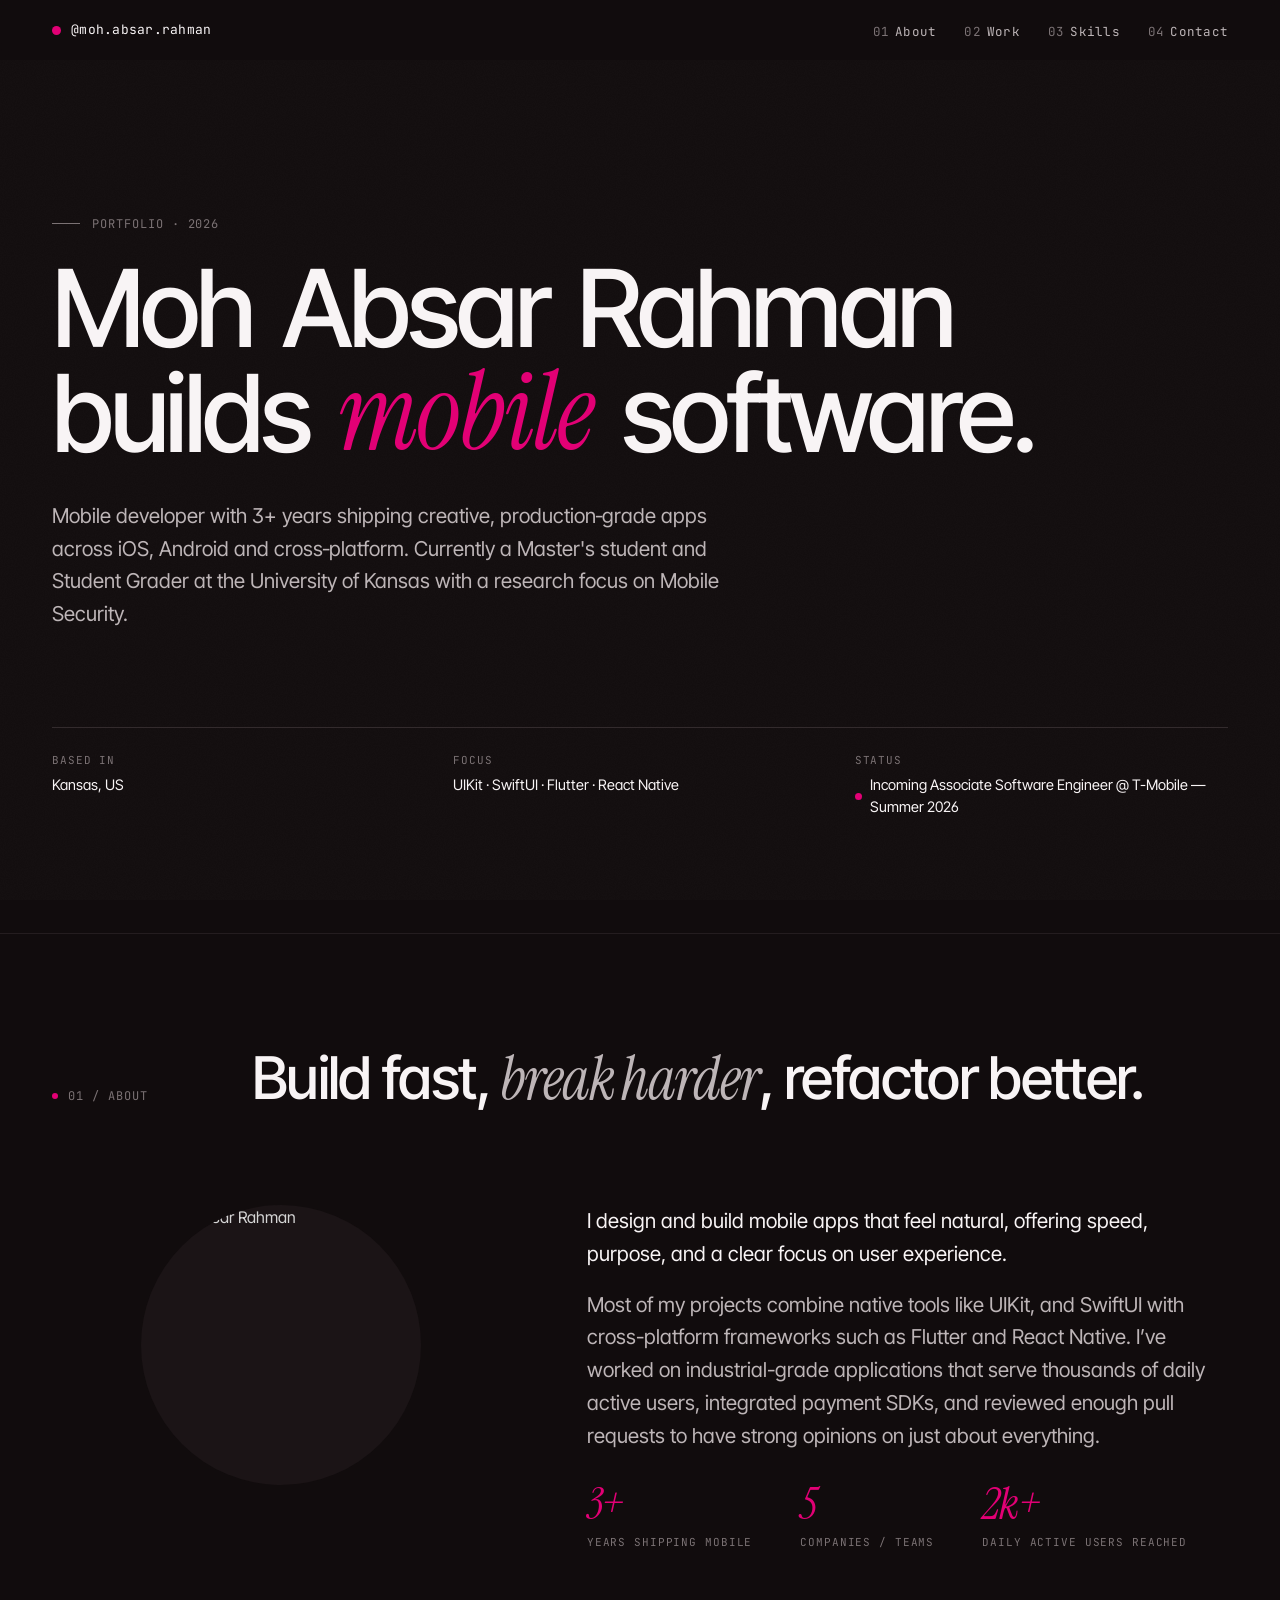
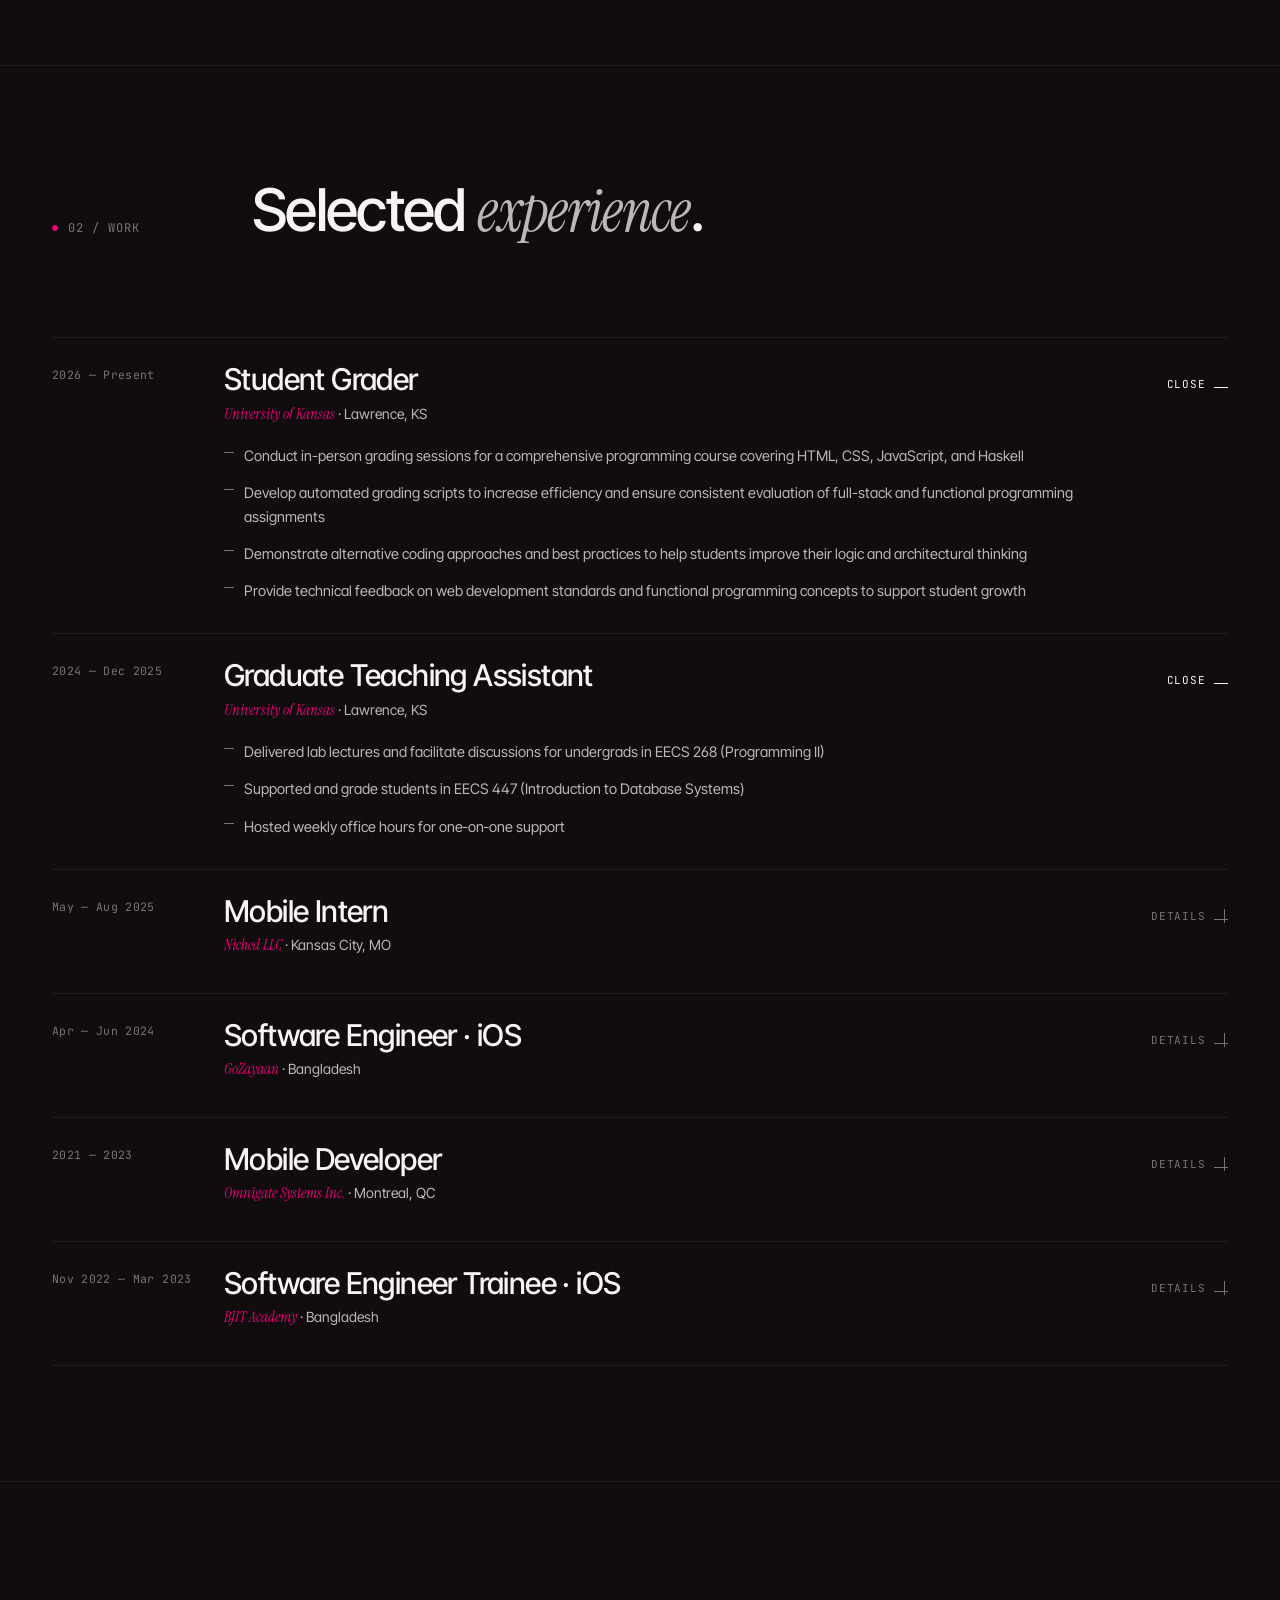
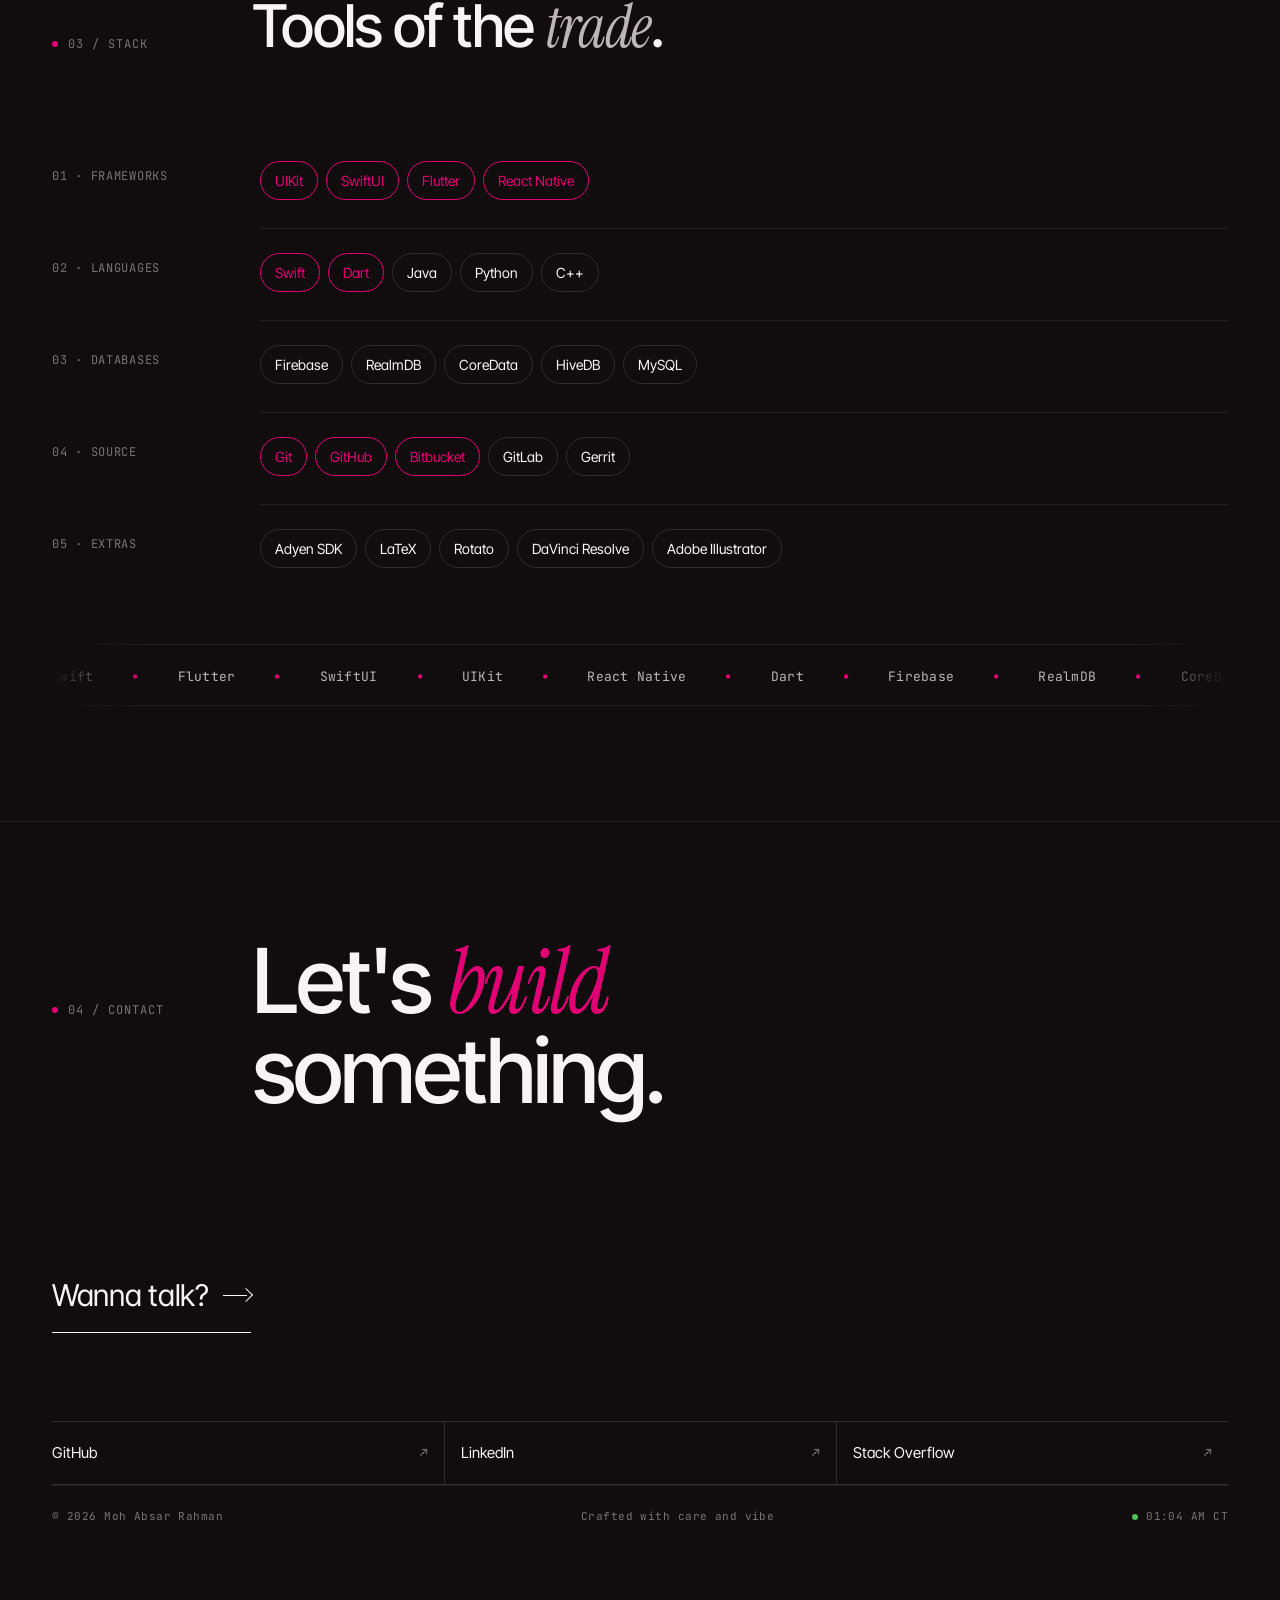
==== commit 2b60cd06: "update: changes based on current progress[2026] Signed-off-by: absarrahman <raman040635@gmail.com>" ====
--- a/index.html
+++ b/index.html
@@ -1,224 +1,213 @@
 <!DOCTYPE html>
 <html lang="en">
-
-<head>
-    <meta charset="utf-8" />
-    <meta name="viewport" content="width=device-width,initial-scale=1" />
-    <title>Moh Absar Rahman</title>
-    <!-- Fonts -->
-    <link rel="preconnect" href="https://fonts.googleapis.com">
-    <link rel="preconnect" href="https://fonts.gstatic.com" crossorigin>
-    <link
-        href="https://fonts.googleapis.com/css2?family=Inter+Tight:wght@300;400;500;600;700&family=JetBrains+Mono:wght@400;500&family=Instrument+Serif:ital@0;1&display=swap"
-        rel="stylesheet">
-    <!-- Styles -->
-    <link rel="stylesheet" href="css/styles.css">
-    <link rel="stylesheet" href="css/index.css">
-    <link rel="icon"
-        href="data:image/svg+xml,<svg xmlns=%22http://www.w3.org/2000/svg%22 viewBox=%220 0 100 100%22><rect width=%22100%22 height=%22100%22 rx=%2220%22 fill=%22%232d2d2d%22/><text y=%2270%22 x=%2210%22 fill=%22%23ffffff%22 font-family=%22monospace%22 font-weight=%22bold%22 font-size=%2270%22>&gt;_</text></svg>">
-    <script src="js/experience.js" defer></script>
-    <script src="js/skills.js" defer></script>
-    <script src="js/shared.js" defer></script>
-    <script src="js/index.js" defer></script>
-</head>
-
-<body>
-    <div class="grain" id="grain"></div>
-    <div class="glow" id="glow"></div>
-    <!-- =====================
+   <head>
+      <meta charset="utf-8" />
+      <meta name="viewport" content="width=device-width,initial-scale=1" />
+      <title>Moh Absar Rahman</title>
+      <!-- Fonts -->
+      <link rel="preconnect" href="https://fonts.googleapis.com">
+      <link rel="preconnect" href="https://fonts.gstatic.com" crossorigin>
+      <link
+         href="https://fonts.googleapis.com/css2?family=Inter+Tight:wght@300;400;500;600;700&family=JetBrains+Mono:wght@400;500&family=Instrument+Serif:ital@0;1&display=swap"
+         rel="stylesheet">
+      <!-- Styles -->
+      <link rel="stylesheet" href="css/styles.css">
+      <link rel="icon" href="data:image/svg+xml,<svg xmlns=%22http://www.w3.org/2000/svg%22 viewBox=%220 0 100 100%22><rect width=%22100%22 height=%22100%22 rx=%2220%22 fill=%22%232d2d2d%22/><text y=%2270%22 x=%2210%22 fill=%22%23ffffff%22 font-family=%22monospace%22 font-weight=%22bold%22 font-size=%2270%22>&gt;_</text></svg>">
+      <script src="js/experience.js" defer></script>
+      <script src="js/skills.js" defer></script>
+      <script src="js/index.js" defer></script>
+   </head>
+   <body>
+      <div class="grain" id="grain"></div>
+      <div class="glow" id="glow"></div>
+      <!-- =====================
          NAVIGATION
          ===================== -->
-    <nav class="top" id="topnav">
-        <div class="wrap row">
+      <nav class="top" id="topnav">
+         <div class="wrap row">
             <a class="mark" href="#top">
-                <span class="dot"></span>
-                <span>@moh.absar.rahman</span>
+            <span class="dot"></span>
+            <span>@moh.absar.rahman</span>
             </a>
             <button class="nav-toggle" id="navToggle" aria-label="Toggle menu" aria-expanded="false">
-                <span></span><span></span><span></span>
+            <span></span><span></span><span></span>
             </button>
             <ul id="navMenu">
-                <li><a href="#about"><span class="num">01</span>About</a></li>
-                <li><a href="#work"><span class="num">02</span>Work</a></li>
-                <li><a href="#skills"><span class="num">03</span>Skills</a></li>
-                <li><a href="writing.html"><span class="num">04</span>Writing</a></li>
-                <li><a href="#contact"><span class="num">05</span>Contact</a></li>
+               <li><a href="#about"><span class="num">01</span>About</a></li>
+               <li><a href="#work"><span class="num">02</span>Work</a></li>
+               <li><a href="#skills"><span class="num">03</span>Skills</a></li>
+               <li><a href="#contact"><span class="num">04</span>Contact</a></li>
             </ul>
-        </div>
-    </nav>
-    <main id="top">
-        <!-- =====================
+         </div>
+      </nav>
+      <main id="top">
+         <!-- =====================
             HERO
             ===================== -->
-        <section class="hero">
-            <div class="wrap">
-                <div class="eyebrow">Portfolio · 2026</div>
-                <h1>
-                    <span class="reveal-word"><span style="animation-delay:.05s">Moh</span></span>
-                    <span class="reveal-word"><span style="animation-delay:.18s">Absar</span></span>
-                    <span class="reveal-word"><span style="animation-delay:.31s">Rahman</span></span>
-                    <br>
-                    <span class="reveal-word"><span style="animation-delay:.46s">builds</span></span>
-                    <span class="reveal-word"><span style="animation-delay:.59s"><em>mobile</em></span></span>
-                    <span class="reveal-word"><span style="animation-delay:.72s">software.</span></span>
-                </h1>
-                <p class="lede">
-                    Mobile developer with 3+ years shipping creative, production‑grade apps across iOS, Android and
-                    cross‑platform.
-                    Currently a Master's student and Student Grader at the University of Kansas with a research focus on
-                    Mobile Security.
-                </p>
-                <div class="meta-row">
-                    <div class="cell">
-                        <span class="k">Based in</span>
-                        <span class="v">Kansas, US</span>
-                    </div>
-                    <div class="cell">
-                        <span class="k">Focus</span>
-                        <span class="v">UIKit · SwiftUI · Flutter · React Native</span>
-                    </div>
-                    <div class="cell">
-                        <span class="k">Status</span>
-                        <span class="v" style="display:flex; align-items:center; gap:8px;">
-                            <span class="status-dot"></span>
-                            Incoming Associate Software Engineer @ T-Mobile — Summer 2026
-                        </span>
-                    </div>
-                </div>
-            </div>
-        </section>
-        <!-- =====================
+         <section class="hero">
+            <div class="wrap">
+               <div class="eyebrow">Portfolio · 2026</div>
+               <h1>
+                  <span class="reveal-word"><span style="animation-delay:.05s">Moh</span></span>
+                  <span class="reveal-word"><span style="animation-delay:.18s">Absar</span></span>
+                  <span class="reveal-word"><span style="animation-delay:.31s">Rahman</span></span>
+                  <br>
+                  <span class="reveal-word"><span style="animation-delay:.46s">builds</span></span>
+                  <span class="reveal-word"><span style="animation-delay:.59s"><em>mobile</em></span></span>
+                  <span class="reveal-word"><span style="animation-delay:.72s">software.</span></span>
+               </h1>
+               <p class="lede">
+                  Mobile developer with 3+ years shipping creative, production‑grade apps across iOS, Android and
+                  cross‑platform.
+                  Currently a Master's student and Student Grader at the University of Kansas with a research focus on Mobile Security.
+               </p>
+               <div class="meta-row">
+                  <div class="cell">
+                     <span class="k">Based in</span>
+                     <span class="v">Kansas, US</span>
+                  </div>
+                  <div class="cell">
+                     <span class="k">Focus</span>
+                     <span class="v">UIKit · SwiftUI · Flutter · React Native</span>
+                  </div>
+                  <div class="cell">
+                     <span class="k">Status</span>
+                     <span class="v" style="display:flex; align-items:center; gap:8px;">
+                     <span
+                        class="status-dot"></span>
+                     Incoming Associate Software Engineer @ T-Mobile — Summer 2026
+                     </span>
+                  </div>
+               </div>
+            </div>
+         </section>
+         <!-- =====================
             ABOUT
             ===================== -->
-        <section class="block" id="about">
-            <div class="wrap">
-                <div class="section-head">
-                    <div class="idx r">01 / About</div>
-                    <h2 class="r d1">Build fast, <em>break harder</em>, refactor better.</h2>
-                </div>
-                <div class="about-grid">
-                    <div class="portrait r">
-                        <img src="https://avatars.githubusercontent.com/u/35573458?v=4" alt="Moh Absar Rahman">
-                    </div>
-                    <div class="about-body">
-                        <p class="r d1">
-                            I design and build mobile apps that feel natural, offering speed, purpose, and a clear focus
-                            on user experience.
-                        </p>
-                        <p class="r d2">
-                            Most of my projects combine native tools like UIKit, and SwiftUI with cross-platform
-                            frameworks such as Flutter and React Native.
-                            I’ve worked on industrial-grade applications that serve thousands of daily active users,
-                            integrated payment SDKs, and reviewed enough pull requests to have strong opinions on just
-                            about everything.
-                        </p>
-                        <div class="stat-row r d3">
-                            <div class="stat">
-                                <span class="num"><em>3+</em></span>
-                                <span class="lbl">Years shipping mobile</span>
-                            </div>
-                            <div class="stat">
-                                <span class="num"><em>5</em></span>
-                                <span class="lbl">Companies / teams</span>
-                            </div>
-                            <div class="stat">
-                                <span class="num"><em>2k+</em></span>
-                                <span class="lbl">Daily active users reached</span>
-                            </div>
+         <section class="block" id="about">
+            <div class="wrap">
+               <div class="section-head">
+                  <div class="idx r">01 / About</div>
+                  <h2 class="r d1">Build fast, <em>break harder</em>, refactor better.</h2>
+               </div>
+               <div class="about-grid">
+                  <div class="portrait r">
+                     <img src="https://avatars.githubusercontent.com/u/35573458?v=4" alt="Moh Absar Rahman">
+                  </div>
+                  <div class="about-body">
+                     <p class="r d1">
+                        I design and build mobile apps that feel natural, offering speed, purpose, and a clear focus on user experience.
+                     </p>
+                     <p class="r d2">
+                        Most of my projects combine native tools like UIKit, and SwiftUI with cross-platform frameworks such as Flutter and React Native.
+                        I’ve worked on industrial-grade applications that serve thousands of daily active users, integrated payment SDKs, and reviewed enough pull requests to have strong opinions on just about everything.
+                     </p>
+                     <div class="stat-row r d3">
+                        <div class="stat">
+                           <span class="num"><em>3+</em></span>
+                           <span class="lbl">Years shipping mobile</span>
                         </div>
-                    </div>
-                </div>
-            </div>
-        </section>
-        <!-- =====================
+                        <div class="stat">
+                           <span class="num"><em>5</em></span>
+                           <span class="lbl">Companies / teams</span>
+                        </div>
+                        <div class="stat">
+                           <span class="num"><em>2k+</em></span>
+                           <span class="lbl">Daily active users reached</span>
+                        </div>
+                     </div>
+                  </div>
+               </div>
+            </div>
+         </section>
+         <!-- =====================
             WORK / EXPERIENCE
             ===================== -->
-        <section class="block" id="work">
-            <div class="wrap">
-                <div class="section-head">
-                    <div class="idx r">02 / Work</div>
-                    <h2 class="r d1">Selected <em>experience</em>.</h2>
-                </div>
-                <!-- Injected by experience.js -->
-                <div class="xp-list" id="xpList"></div>
-            </div>
-        </section>
-        <!-- =====================
+         <section class="block" id="work">
+            <div class="wrap">
+               <div class="section-head">
+                  <div class="idx r">02 / Work</div>
+                  <h2 class="r d1">Selected <em>experience</em>.</h2>
+               </div>
+               <!-- Injected by experience.js -->
+               <div class="xp-list" id="xpList"></div>
+            </div>
+         </section>
+         <!-- =====================
             SKILLS
             ===================== -->
-        <section class="block" id="skills">
-            <div class="wrap">
-                <div class="section-head">
-                    <div class="idx r">03 / Stack</div>
-                    <h2 class="r d1">Tools of the <em>trade</em>.</h2>
-                </div>
-                <!-- Injected by skills.js -->
-                <div class="skills-grid" id="skillsGrid"></div>
-                <div class="ticker" aria-hidden="true">
-                    <div class="track">
-                        <span>Swift</span><span>Flutter</span><span>SwiftUI</span><span>UIKit</span><span>React
-                            Native</span><span>Dart</span><span>Firebase</span><span>RealmDB</span><span>CoreData</span><span>Adyen
-                            SDK</span><span>MVVM</span><span>Git</span>
-                        <span>Swift</span><span>Flutter</span><span>SwiftUI</span><span>UIKit</span><span>React
-                            Native</span><span>Dart</span><span>Firebase</span><span>RealmDB</span><span>CoreData</span><span>Adyen
-                            SDK</span><span>MVVM</span><span>Git</span>
-                    </div>
-                </div>
-            </div>
-        </section>
-        <!-- =====================
+         <section class="block" id="skills">
+            <div class="wrap">
+               <div class="section-head">
+                  <div class="idx r">03 / Stack</div>
+                  <h2 class="r d1">Tools of the <em>trade</em>.</h2>
+               </div>
+               <!-- Injected by skills.js -->
+               <div class="skills-grid" id="skillsGrid"></div>
+               <div class="ticker" aria-hidden="true">
+                  <div class="track">
+                     <span>Swift</span><span>Flutter</span><span>SwiftUI</span><span>UIKit</span><span>React
+                     Native</span><span>Dart</span><span>Firebase</span><span>RealmDB</span><span>CoreData</span><span>Adyen
+                     SDK</span><span>MVVM</span><span>Git</span>
+                     <span>Swift</span><span>Flutter</span><span>SwiftUI</span><span>UIKit</span><span>React
+                     Native</span><span>Dart</span><span>Firebase</span><span>RealmDB</span><span>CoreData</span><span>Adyen
+                     SDK</span><span>MVVM</span><span>Git</span>
+                  </div>
+               </div>
+            </div>
+         </section>
+         <!-- =====================
             CONTACT
             ===================== -->
-        <section class="contact" id="contact">
-            <div class="wrap">
-                <div class="section-head">
-                    <div class="idx r">05 / Contact</div>
-                    <h2 class="r d1">Let's <em>build</em> something.</h2>
-                </div>
-                <a href="https://www.linkedin.com/in/mohabsarrahman" class="cta r d2">
-                    Wanna talk?
-                    <span class="arrow"></span>
-                </a>
-                <div class="links r d3">
-                    <a href="https://github.com/absarrahman" target="_blank" rel="noopener">
-                        <span class="lbl">GitHub</span><span class="ar">↗</span>
-                    </a>
-                    <a href="https://www.linkedin.com/in/mohabsarrahman" target="_blank" rel="noopener">
-                        <span class="lbl">LinkedIn</span><span class="ar">↗</span>
-                    </a>
-                    <a href="https://stackoverflow.com/users/14561425/moh-absar-rahman" target="_blank" rel="noopener">
-                        <span class="lbl">Stack Overflow</span><span class="ar">↗</span>
-                    </a>
-                </div>
-                <footer class="foot">
-                    <span>© 2026 Moh Absar Rahman</span>
-                    <span>Crafted with care and vibe</span>
-                    <span class="time" id="clock">—</span>
-                </footer>
-            </div>
-        </section>
-    </main>
-    <!-- =====================
+         <section class="contact" id="contact">
+            <div class="wrap">
+               <div class="section-head">
+                  <div class="idx r">04 / Contact</div>
+                  <h2 class="r d1">Let's <em>build</em> something.</h2>
+               </div>
+               <a href="https://www.linkedin.com/in/mohabsarrahman" class="cta r d2">
+               Wanna talk?
+               <span class="arrow"></span>
+               </a>
+               <div class="links r d3">
+                  <a href="https://github.com/absarrahman" target="_blank" rel="noopener">
+                  <span class="lbl">GitHub</span><span class="ar">↗</span>
+                  </a>
+                  <a href="https://www.linkedin.com/in/mohabsarrahman" target="_blank" rel="noopener">
+                  <span class="lbl">LinkedIn</span><span class="ar">↗</span>
+                  </a>
+                  <a href="https://stackoverflow.com/users/14561425/moh-absar-rahman" target="_blank" rel="noopener">
+                  <span class="lbl">Stack Overflow</span><span class="ar">↗</span>
+                  </a>
+               </div>
+               <footer class="foot">
+                  <span>© 2026 Moh Absar Rahman</span>
+                  <span>Crafted with care and vibe</span>
+                  <span class="time" id="clock">—</span>
+               </footer>
+            </div>
+         </section>
+      </main>
+      <!-- =====================
          TWEAKS PANEL
          ===================== -->
-    <div class="tweaks-panel" id="tweaks">
-        <div class="t-title">Tweaks</div>
-        <label>
-            Accent hue
-            <input id="hue" type="range" min="0" max="360" value="1" />
-        </label>
-        <div class="swatches" id="swatches">
+      <div class="tweaks-panel" id="tweaks">
+         <div class="t-title">Tweaks</div>
+         <label>
+         Accent hue
+         <input id="hue" type="range" min="0" max="360" value="1" />
+         </label>
+         <div class="swatches" id="swatches">
             <div class="sw" data-h="45" style="background: oklch(0.62 0.14 45);"></div>
             <div class="sw" data-h="22" style="background: oklch(0.62 0.14 22);"></div>
             <div class="sw" data-h="145" style="background: oklch(0.62 0.14 145);"></div>
             <div class="sw" data-h="230" style="background: oklch(0.62 0.14 230);"></div>
             <div class="sw" data-h="1" style="background: oklch(0.59 0.24 1);"></div>
-        </div>
-        <label>
-            Grain
-            <input id="grainT" type="checkbox" checked />
-        </label>
-    </div>
-</body>
-
+         </div>
+         <label>
+         Grain
+         <input id="grainT" type="checkbox" checked />
+         </label>
+      </div>
+   </body>
 </html>
--- a/css/styles.css
+++ b/css/styles.css
@@ -1,46 +1,67 @@
 /* ============================
-   CSS CUSTOM PROPERTIES
+CSS CUSTOM PROPERTIES
 ============================ */
 :root {
     --hue: 1;
-    --bg:          oklch(0.16 0.010 var(--hue));
-    --bg-2:        oklch(0.20 0.012 var(--hue));
-    --ink:         oklch(0.97 0.004 var(--hue));
-    --ink-2:       oklch(0.78 0.010 var(--hue));
-    --ink-3:       oklch(0.56 0.012 var(--hue));
-    --rule:        oklch(0.30 0.012 var(--hue));
-    --rule-2:      oklch(0.24 0.010 var(--hue));
-    --accent:      oklch(0.59 0.24 1);
+    --bg: oklch(0.16 0.010 var(--hue));
+    --bg-2: oklch(0.20 0.012 var(--hue));
+    --ink: oklch(0.97 0.004 var(--hue));
+    --ink-2: oklch(0.78 0.010 var(--hue));
+    --ink-3: oklch(0.56 0.012 var(--hue));
+    --rule: oklch(0.30 0.012 var(--hue));
+    --rule-2: oklch(0.24 0.010 var(--hue));
+    --accent: oklch(0.59 0.24 1);
     --accent-soft: oklch(0.26 0.10 1);
     --display: "Inter Tight", ui-sans-serif, system-ui, sans-serif;
-    --mono:    "JetBrains Mono", ui-monospace, monospace;
-    --serif:   "Instrument Serif", ui-serif, Georgia, serif;
+    --mono: "JetBrains Mono", ui-monospace, monospace;
+    --serif: "Instrument Serif", ui-serif, Georgia, serif;
     --section-y: clamp(56px, 9vw, 160px);
     --nav-h: 60px;
 }
 
 /* ============================
-   RESET & BASE
-============================ */
-*, *::before, *::after { box-sizing: border-box; }
-html, body { margin: 0; padding: 0; }
-html { scroll-behavior: smooth; }
-body {
-    background: var(--bg);
-    color: var(--ink);
-    font-family: var(--display);
-    font-feature-settings: "ss01", "cv11";
-    -webkit-font-smoothing: antialiased;
-    text-rendering: optimizeLegibility;
-    line-height: 1.5;
-    overflow-x: hidden;
-}
-::selection { background: var(--accent); color: var(--bg); }
-img { max-width: 100%; display: block; }
-
-/* ============================
-   GRAIN OVERLAY
-============================ */
+RESET & BASE
+============================ */
+*,
+    *::before,
+    *::after {
+        box-sizing: border-box;
+    }
+
+    html,
+    body {
+        margin: 0;
+        padding: 0;
+    }
+
+    html {
+        scroll-behavior: smooth;
+    }
+
+    body {
+        background: var(--bg);
+        color: var(--ink);
+        font-family: var(--display);
+        font-feature-settings: "ss01", "cv11";
+        -webkit-font-smoothing: antialiased;
+        text-rendering: optimizeLegibility;
+        line-height: 1.5;
+        overflow-x: hidden;
+    }
+
+    ::selection {
+        background: var(--accent);
+        color: var(--bg);
+    }
+
+    img {
+        max-width: 100%;
+        display: block;
+    }
+
+    /* ============================
+    GRAIN OVERLAY
+    ============================ */
 .grain {
     position: fixed;
     inset: 0;
@@ -52,25 +73,7 @@
 }
 
 /* ============================
-   CURSOR GLOW (desktop only)
-============================ */
-.glow {
-    position: fixed;
-    width: 620px;
-    height: 620px;
-    border-radius: 50%;
-    pointer-events: none;
-    z-index: 0;
-    background: radial-gradient(circle at center, color-mix(in oklab, var(--accent) 28%, transparent), transparent 60%);
-    filter: blur(30px);
-    transform: translate(-50%, -50%);
-    transition: opacity .4s;
-    opacity: 0;
-}
-@media (hover: hover) { .glow.on { opacity: 1; } }
-
-/* ============================
-   LAYOUT
+LAYOUT
 ============================ */
 .wrap {
     max-width: 1240px;
@@ -81,7 +84,7 @@
 }
 
 /* ============================
-   NAVIGATION
+NAVIGATION
 ============================ */
 nav.top {
     position: sticky;
@@ -89,7 +92,10 @@
     z-index: 50;
     border-bottom: 1px solid transparent;
     transition: border-color .3s ease;
-}
+    /* No backdrop-filter here — it creates a stacking context that traps
+    the mobile drawer's z-index. Use ::before for the blur instead. */
+}
+
 nav.top::before {
     content: "";
     position: absolute;
@@ -100,7 +106,10 @@
     background: color-mix(in oklab, var(--bg) 78%, transparent);
     transition: background .3s ease;
 }
-nav.top.scrolled { border-bottom-color: var(--rule-2); }
+
+nav.top.scrolled {
+    border-bottom-color: var(--rule-2);
+}
 
 nav.top .row {
     display: flex;
@@ -110,6 +119,7 @@
     position: relative;
 }
 
+/* Logo mark */
 .mark {
     display: inline-flex;
     align-items: center;
@@ -122,6 +132,7 @@
     flex-shrink: 0;
     z-index: 2;
 }
+
 .mark .dot {
     width: 9px;
     height: 9px;
@@ -131,22 +142,34 @@
     animation: pulse 2.6s ease-in-out infinite;
     flex-shrink: 0;
 }
+
 @keyframes pulse {
-    0%, 100% { box-shadow: 0 0 0 0   color-mix(in oklab, var(--accent) 55%, transparent); }
-    50%       { box-shadow: 0 0 0 8px color-mix(in oklab, var(--accent) 0%,  transparent); }
-}
-
+
+    0%,
+    100% {
+        box-shadow: 0 0 0 0 color-mix(in oklab, var(--accent) 55%, transparent);
+    }
+
+    50% {
+        box-shadow: 0 0 0 8px color-mix(in oklab, var(--accent) 0%, transparent);
+    }
+}
+
+/* Desktop nav links */
 nav.top ul {
     list-style: none;
     display: flex;
     gap: 28px;
-    margin: 0; padding: 0;
+    margin: 0;
+    padding: 0;
+    /* Ensure mobile overrides never bleed into desktop */
     position: static;
     opacity: 1;
     transform: none;
     pointer-events: all;
     background: transparent;
 }
+
 nav.top ul a {
     font-family: var(--mono);
     font-size: 12.5px;
@@ -156,58 +179,107 @@
     position: relative;
     padding: 6px 0;
 }
+
 nav.top ul a::before {
     content: "";
     position: absolute;
-    left: 0; bottom: 2px;
-    height: 1px; width: 100%;
+    left: 0;
+    bottom: 2px;
+    height: 1px;
+    width: 100%;
     background: var(--ink);
     transform: scaleX(0);
     transform-origin: right center;
     transition: transform .4s cubic-bezier(.6, .05, .1, 1);
 }
-nav.top ul a:hover { color: var(--ink); }
-nav.top ul a:hover::before { transform: scaleX(1); transform-origin: left center; }
-nav.top ul a .num { color: var(--ink-3); margin-right: 6px; }
-nav.top ul a.active { color: var(--ink); }
-nav.top ul a.active::before { transform: scaleX(1); transform-origin: left center; background: var(--accent); }
-
+
+nav.top ul a:hover {
+    color: var(--ink);
+}
+
+nav.top ul a:hover::before {
+    transform: scaleX(1);
+    transform-origin: left center;
+}
+
+nav.top ul a .num {
+    color: var(--ink-3);
+    margin-right: 6px;
+}
+
+nav.top ul a.active {
+    color: var(--ink);
+}
+
+nav.top ul a.active::before {
+    transform: scaleX(1);
+    transform-origin: left center;
+    background: var(--accent);
+}
+
+/* Hamburger button — hidden on desktop */
 .nav-toggle {
     display: none;
     flex-direction: column;
     justify-content: center;
     gap: 5px;
-    width: 44px; height: 44px;
-    background: none; border: none;
-    cursor: pointer; padding: 10px;
-    z-index: 2; flex-shrink: 0;
-}
+    width: 44px;
+    height: 44px;
+    background: none;
+    border: none;
+    cursor: pointer;
+    padding: 10px;
+    z-index: 2;
+    flex-shrink: 0;
+}
+
 .nav-toggle span {
     display: block;
-    width: 100%; height: 1.5px;
+    width: 100%;
+    height: 1.5px;
     background: var(--ink);
     border-radius: 2px;
     transition: transform .35s cubic-bezier(.2, .8, .2, 1), opacity .25s;
     transform-origin: center;
 }
-.nav-toggle.open span:nth-child(1) { transform: translateY(6.5px) rotate(45deg); }
-.nav-toggle.open span:nth-child(2) { opacity: 0; transform: scaleX(0); }
-.nav-toggle.open span:nth-child(3) { transform: translateY(-6.5px) rotate(-45deg); }
+
+.nav-toggle.open span:nth-child(1) {
+    transform: translateY(6.5px) rotate(45deg);
+}
+
+.nav-toggle.open span:nth-child(2) {
+    opacity: 0;
+    transform: scaleX(0);
+}
+
+.nav-toggle.open span:nth-child(3) {
+    transform: translateY(-6.5px) rotate(-45deg);
+}
 
 .status-dot {
-    width: 7px; height: 7px;
+    width: 7px;
+    height: 7px;
     border-radius: 50%;
     background: var(--accent);
     display: inline-block;
     flex-shrink: 0;
 }
 
+/* ============================
+MOBILE NAV  (≤ 720px)
+============================ */
 @media (max-width: 720px) {
-    .nav-toggle { display: flex; }
+    .nav-toggle {
+        display: flex;
+    }
+
+    /* Drawer slides down from below the sticky nav bar */
     nav.top ul {
         position: fixed;
         top: var(--nav-h);
-        left: 0; right: 0; bottom: 0;
+        left: 0;
+        right: 0;
+        bottom: 0;
         flex-direction: column;
         justify-content: flex-start;
         align-items: stretch;
@@ -221,9 +293,22 @@
         padding: 0;
         overflow-y: auto;
     }
-    nav.top ul.open { opacity: 1; transform: translateY(0); pointer-events: all; }
-    nav.top ul li { width: 100%; border-bottom: 1px solid var(--rule-2); }
-    nav.top ul li:first-child { border-top: 1px solid var(--rule-2); }
+
+    nav.top ul.open {
+        opacity: 1;
+        transform: translateY(0);
+        pointer-events: all;
+    }
+
+    nav.top ul li {
+        width: 100%;
+        border-bottom: 1px solid var(--rule-2);
+    }
+
+    nav.top ul li:first-child {
+        border-top: 1px solid var(--rule-2);
+    }
+
     nav.top ul a {
         display: flex;
         align-items: center;
@@ -233,17 +318,27 @@
         color: var(--ink);
         letter-spacing: .01em;
     }
-    nav.top ul a .num { display: inline; font-size: 12px; color: var(--accent); margin-right: 0; }
-    nav.top ul a::before { display: none; }
-}
-
-/* ============================
-   HERO  (shared — index and blog both extend this)
+
+    nav.top ul a .num {
+        display: inline;
+        font-size: 12px;
+        color: var(--accent);
+        margin-right: 0;
+    }
+
+    nav.top ul a::before {
+        display: none;
+    }
+}
+
+/* ============================
+HERO
 ============================ */
 .hero {
     padding: clamp(56px, 12vw, 160px) 0 var(--section-y);
     position: relative;
 }
+
 .hero .eyebrow {
     font-family: var(--mono);
     font-size: 12px;
@@ -255,12 +350,15 @@
     gap: 12px;
     margin-bottom: 24px;
 }
+
 .hero .eyebrow::before {
     content: "";
-    width: 28px; height: 1px;
+    width: 28px;
+    height: 1px;
     background: var(--ink-3);
     flex-shrink: 0;
 }
+
 .hero h1 {
     font-family: var(--display);
     font-weight: 500;
@@ -270,6 +368,7 @@
     margin: 0 0 clamp(20px, 4vw, 36px);
     color: var(--ink);
 }
+
 .hero h1 em {
     font-family: var(--serif);
     font-style: italic;
@@ -277,18 +376,25 @@
     color: var(--accent);
     letter-spacing: -0.02em;
 }
+
 .hero .reveal-word {
     display: inline-block;
     overflow: hidden;
     vertical-align: bottom;
     padding-right: .08em;
 }
-.hero .reveal-word > span {
+
+.hero .reveal-word>span {
     display: inline-block;
     transform: translateY(110%);
     animation: rise .9s cubic-bezier(.2, .8, .2, 1) forwards;
 }
-@keyframes rise { to { transform: translateY(0); } }
+
+@keyframes rise {
+    to {
+        transform: translateY(0);
+    }
+}
 
 .hero .lede {
     max-width: 680px;
@@ -301,10 +407,728 @@
     transform: translateY(14px);
     animation: fadeUp .9s .9s cubic-bezier(.2, .8, .2, 1) forwards;
 }
-@keyframes fadeUp { to { opacity: 1; transform: translateY(0); } }
-
-/* ============================
-   FOOTER
+
+@keyframes fadeUp {
+    to {
+        opacity: 1;
+        transform: translateY(0);
+    }
+}
+
+.hero .meta-row {
+    display: grid;
+    grid-template-columns: repeat(auto-fit, minmax(min(140px, 100%), 1fr));
+    gap: 20px 28px;
+    margin-top: clamp(36px, 8vw, 96px);
+    padding-top: 24px;
+    border-top: 1px solid var(--rule);
+    opacity: 0;
+    animation: fadeUp .9s 1.1s cubic-bezier(.2, .8, .2, 1) forwards;
+}
+
+.hero .meta-row .cell {
+    display: flex;
+    flex-direction: column;
+    gap: 6px;
+}
+
+.hero .meta-row .cell .k {
+    font-family: var(--mono);
+    font-size: 11px;
+    color: var(--ink-3);
+    text-transform: uppercase;
+    letter-spacing: .08em;
+}
+
+.hero .meta-row .cell .v {
+    font-size: 14.5px;
+    color: var(--ink);
+}
+
+/* Status dot and other inline flex children must never shrink */
+.hero .meta-row .cell .v>span[style] {
+    flex-shrink: 0 !important;
+    min-width: 7px;
+    min-height: 7px;
+}
+
+.hero .meta-row .cell .v a {
+    color: inherit;
+    text-decoration: none;
+    border-bottom: 1px solid var(--rule);
+    transition: border-color .25s;
+}
+
+.hero .meta-row .cell .v a:hover {
+    border-color: var(--ink);
+}
+
+/* ============================
+SECTIONS
+============================ */
+section.block {
+    padding: var(--section-y) 0;
+    border-top: 1px solid var(--rule-2);
+}
+
+.section-head {
+    display: grid;
+    grid-template-columns: 160px 1fr;
+    gap: 40px;
+    margin-bottom: clamp(36px, 8vw, 96px);
+    align-items: baseline;
+}
+
+.section-head .idx {
+    font-family: var(--mono);
+    font-size: 12px;
+    color: var(--ink-3);
+    letter-spacing: .08em;
+    text-transform: uppercase;
+    display: flex;
+    align-items: center;
+    gap: 10px;
+}
+
+.section-head .idx::before {
+    content: "";
+    width: 6px;
+    height: 6px;
+    background: var(--accent);
+    border-radius: 50%;
+    flex-shrink: 0;
+}
+
+.section-head h2 {
+    font-family: var(--display);
+    font-weight: 500;
+    font-size: clamp(26px, 4.6vw, 60px);
+    line-height: 1;
+    letter-spacing: -0.028em;
+    margin: 0;
+    color: var(--ink);
+}
+
+.section-head h2 em {
+    font-family: var(--serif);
+    font-style: italic;
+    font-weight: 400;
+    color: var(--ink-2);
+}
+
+@media (max-width: 640px) {
+    .section-head {
+        grid-template-columns: 1fr;
+        gap: 12px;
+    }
+}
+
+/* ============================
+ABOUT
+============================ */
+.about-grid {
+    display: grid;
+    grid-template-columns: 1fr 1.4fr;
+    gap: clamp(32px, 6vw, 96px);
+    align-items: start;
+}
+
+@media (max-width: 860px) {
+    .about-grid {
+        grid-template-columns: 1fr;
+    }
+}
+
+.portrait {
+    position: relative;
+    width: min(280px, 70%);
+    aspect-ratio: 1;
+    border-radius: 50%;
+    overflow: hidden;
+    background: var(--bg-2);
+    margin: 0 auto;
+}
+
+.portrait img {
+    width: 100%;
+    height: 100%;
+    object-fit: cover;
+    filter: grayscale(1) contrast(1.05) brightness(.85);
+    transition: filter .8s ease, transform 1.2s cubic-bezier(.2, .8, .2, 1);
+}
+
+.portrait:hover img {
+    filter: grayscale(0) contrast(1.02) brightness(1);
+    transform: scale(1.03);
+}
+
+.portrait .tag {
+    position: absolute;
+    left: 14px;
+    bottom: 14px;
+    font-family: var(--mono);
+    font-size: 11px;
+    color: var(--bg);
+    background: color-mix(in oklab, var(--ink) 85%, transparent);
+    padding: 6px 10px;
+    border-radius: 2px;
+    letter-spacing: .06em;
+}
+
+.about-body p {
+    font-size: clamp(15px, 1.6vw, 22px);
+    line-height: 1.6;
+    color: var(--ink);
+    margin: 0 0 18px;
+    text-wrap: pretty;
+}
+
+.about-body p:last-of-type {
+    color: var(--ink-2);
+}
+
+.about-body .stat-row {
+    display: flex;
+    gap: clamp(20px, 5vw, 48px);
+    margin-top: 28px;
+    flex-wrap: wrap;
+}
+
+.about-body .stat .num {
+    font-family: var(--display);
+    font-weight: 400;
+    font-size: clamp(28px, 4vw, 44px);
+    letter-spacing: -0.03em;
+    line-height: 1;
+    display: block;
+    color: var(--ink);
+}
+
+.about-body .stat .num em {
+    font-family: var(--serif);
+    font-style: italic;
+    color: var(--accent);
+}
+
+.about-body .stat .lbl {
+    font-family: var(--mono);
+    font-size: 11px;
+    color: var(--ink-3);
+    text-transform: uppercase;
+    letter-spacing: .08em;
+    margin-top: 8px;
+    display: block;
+}
+
+/* ============================
+EXPERIENCE
+============================ */
+.xp-list {
+    display: flex;
+    flex-direction: column;
+}
+
+.xp-item {
+    display: grid;
+    grid-template-columns: 140px 1fr auto;
+    gap: 32px;
+    align-items: start;
+    padding: 24px 0;
+    border-top: 1px solid var(--rule-2);
+    position: relative;
+    transition: padding .45s cubic-bezier(.2, .8, .2, 1);
+}
+
+.xp-item:last-child {
+    border-bottom: 1px solid var(--rule-2);
+}
+
+.xp-item::after {
+    content: "";
+    position: absolute;
+    left: 0;
+    right: 0;
+    top: 0;
+    height: 1px;
+    background: var(--ink);
+    transform: scaleX(0);
+    transform-origin: left center;
+    transition: transform .6s cubic-bezier(.2, .8, .2, 1);
+}
+
+.xp-item:hover::after {
+    transform: scaleX(1);
+}
+
+.xp-item:hover {
+    padding-left: 14px;
+}
+
+.xp-item .yr {
+    font-family: var(--mono);
+    font-size: 11.5px;
+    color: var(--ink-3);
+    letter-spacing: .03em;
+    padding-top: 4px;
+}
+
+.xp-item h3 {
+    font-family: var(--display);
+    font-weight: 500;
+    font-size: clamp(17px, 2.4vw, 30px);
+    letter-spacing: -0.02em;
+    line-height: 1.15;
+    margin: 0 0 6px;
+    color: var(--ink);
+}
+
+.xp-item .co {
+    font-family: var(--display);
+    font-size: 14px;
+    color: var(--ink-2);
+}
+
+.xp-item .co em {
+    font-family: var(--serif);
+    font-style: italic;
+    color: var(--accent);
+    font-size: 15px;
+}
+
+.xp-item .bullets {
+    margin: 12px 0 0;
+    padding: 0;
+    list-style: none;
+    display: grid;
+    grid-template-rows: 0fr;
+    transition: grid-template-rows .55s cubic-bezier(.2, .8, .2, 1), margin .55s;
+}
+
+.xp-item .bullets>div {
+    overflow: hidden;
+}
+
+.xp-item.open .bullets {
+    grid-template-rows: 1fr;
+}
+
+.xp-item .bullets li {
+    font-size: 14.5px;
+    color: var(--ink-2);
+    line-height: 1.6;
+    padding: 7px 0 7px 20px;
+    position: relative;
+}
+
+.xp-item .bullets li::before {
+    content: "";
+    position: absolute;
+    left: 0;
+    top: 15px;
+    width: 10px;
+    height: 1px;
+    background: var(--ink-3);
+}
+
+.xp-item .toggle {
+    font-family: var(--mono);
+    font-size: 11px;
+    color: var(--ink-3);
+    text-transform: uppercase;
+    letter-spacing: .08em;
+    background: none;
+    border: 0;
+    cursor: pointer;
+    padding: 8px 0;
+    align-self: start;
+    display: flex;
+    align-items: center;
+    gap: 8px;
+    transition: color .2s;
+    white-space: nowrap;
+    min-height: 44px;
+}
+
+.xp-item .toggle:hover {
+    color: var(--ink);
+}
+
+.xp-item .toggle .ic {
+    display: inline-block;
+    width: 14px;
+    height: 14px;
+    position: relative;
+    transition: transform .4s cubic-bezier(.2, .8, .2, 1);
+    flex-shrink: 0;
+}
+
+.xp-item .toggle .ic::before,
+.xp-item .toggle .ic::after {
+    content: "";
+    position: absolute;
+    inset: 0;
+    margin: auto;
+    background: currentColor;
+}
+
+.xp-item .toggle .ic::before {
+    height: 1px;
+    width: 100%;
+    top: 50%;
+}
+
+.xp-item .toggle .ic::after {
+    width: 1px;
+    height: 100%;
+    left: 50%;
+    transition: transform .4s;
+}
+
+.xp-item.open .toggle .ic::after {
+    transform: scaleY(0);
+}
+
+.xp-item.open .toggle {
+    color: var(--ink);
+}
+
+/* Tablet */
+@media (max-width: 720px) {
+    .xp-item {
+        grid-template-columns: 1fr auto;
+        gap: 16px;
+    }
+
+    .xp-item .yr {
+        grid-column: 1 / -1;
+        padding-top: 0;
+    }
+}
+
+/* Mobile */
+@media (max-width: 480px) {
+    .xp-item {
+        grid-template-columns: 1fr;
+    }
+
+    .xp-item:hover {
+        padding-left: 0;
+    }
+
+    .xp-item::after {
+        display: none;
+    }
+}
+
+/* ============================
+SKILLS
+============================ */
+.skills-grid {
+    display: grid;
+    grid-template-columns: 160px 1fr;
+    gap: 16px 48px;
+}
+
+.skills-group {
+    display: contents;
+}
+
+.skills-group .g-label {
+    font-family: var(--mono);
+    font-size: 12px;
+    color: var(--ink-3);
+    letter-spacing: .06em;
+    text-transform: uppercase;
+    padding-top: 14px;
+}
+
+.skills-group .g-items {
+    display: flex;
+    flex-wrap: wrap;
+    gap: 8px;
+    padding: 8px 0 28px;
+    border-bottom: 1px solid var(--rule-2);
+}
+
+.skills-group:last-child .g-items {
+    border-bottom: 0;
+}
+
+.chip {
+    font-family: var(--display);
+    font-size: 14px;
+    font-weight: 400;
+    color: var(--ink);
+    padding: 8px 14px;
+    border-radius: 999px;
+    border: 1px solid var(--rule);
+    background: transparent;
+    transition: all .35s cubic-bezier(.2, .8, .2, 1);
+    cursor: default;
+    position: relative;
+    will-change: transform;
+}
+
+.chip:hover {
+    background: var(--ink);
+    color: var(--bg);
+    border-color: var(--ink);
+    transform: translateY(-2px);
+}
+
+.chip.featured {
+    border-color: var(--accent);
+    color: var(--accent);
+}
+
+.chip.featured:hover {
+    background: var(--accent);
+    color: var(--bg);
+    border-color: var(--accent);
+}
+
+@media (max-width: 600px) {
+    .skills-grid {
+        grid-template-columns: 1fr;
+        gap: 0;
+    }
+
+    .skills-group {
+        display: block;
+        border-top: 1px solid var(--rule-2);
+        padding-top: 16px;
+        margin-bottom: 4px;
+    }
+
+    .skills-group:first-child {
+        border-top: 0;
+    }
+
+    .skills-group .g-label {
+        padding-top: 0;
+        padding-bottom: 10px;
+    }
+
+    .skills-group .g-items {
+        border-bottom: 0;
+        padding-bottom: 16px;
+    }
+
+    .chip {
+        font-size: 13px;
+        padding: 7px 12px;
+    }
+}
+
+/* ============================
+TICKER / MARQUEE
+============================ */
+.ticker {
+    overflow: hidden;
+    border-block: 1px solid var(--rule-2);
+    padding: 18px 0;
+    margin-top: 48px;
+    white-space: nowrap;
+    mask-image: linear-gradient(90deg, transparent, #000 8%, #000 92%, transparent);
+}
+
+.ticker .track {
+    display: inline-flex;
+    gap: 40px;
+    animation: scroll 40s linear infinite;
+    font-family: var(--mono);
+    font-size: 13px;
+    color: var(--ink-2);
+    letter-spacing: .02em;
+}
+
+.ticker:hover .track {
+    animation-play-state: paused;
+}
+
+.ticker .track span {
+    display: inline-flex;
+    align-items: center;
+    gap: 40px;
+}
+
+.ticker .track span::after {
+    content: "●";
+    color: var(--accent);
+    font-size: 7px;
+}
+
+@keyframes scroll {
+    to {
+        transform: translateX(-50%);
+    }
+}
+
+/* ============================
+CONTACT
+============================ */
+.contact {
+    padding: var(--section-y) 0 clamp(56px, 10vw, 100px);
+    border-top: 1px solid var(--rule-2);
+}
+
+.contact h2 {
+    font-family: var(--display);
+    font-weight: 500;
+    font-size: clamp(32px, 7vw, 104px);
+    letter-spacing: -0.035em;
+    line-height: .98;
+    margin: 0 0 clamp(24px, 5vw, 48px);
+    max-width: 12ch;
+}
+
+.contact h2 em {
+    font-family: var(--serif);
+    font-style: italic;
+    color: var(--accent);
+}
+
+.contact .cta {
+    display: inline-flex;
+    align-items: center;
+    gap: 14px;
+    font-family: var(--display);
+    font-size: clamp(17px, 2.4vw, 30px);
+    color: var(--ink);
+    text-decoration: none;
+    padding: 14px 0;
+    border-bottom: 1px solid var(--ink);
+    letter-spacing: -0.01em;
+    max-width: 100%;
+    word-break: break-all;
+}
+
+.contact .cta .arrow {
+    display: inline-block;
+    width: 28px;
+    height: 14px;
+    position: relative;
+    transition: transform .5s cubic-bezier(.2, .8, .2, 1);
+    flex-shrink: 0;
+}
+
+.contact .cta .arrow::before {
+    content: "";
+    position: absolute;
+    left: 0;
+    right: 4px;
+    top: 50%;
+    height: 1px;
+    background: currentColor;
+}
+
+.contact .cta .arrow::after {
+    content: "";
+    position: absolute;
+    right: 0;
+    top: 50%;
+    width: 10px;
+    height: 10px;
+    border-top: 1px solid currentColor;
+    border-right: 1px solid currentColor;
+    transform: translateY(-50%) rotate(45deg);
+}
+
+.contact .cta:hover .arrow {
+    transform: translateX(8px);
+}
+
+/* ============================
+LINKS GRID
+============================ */
+.links {
+    margin-top: clamp(40px, 8vw, 88px);
+    display: grid;
+    grid-template-columns: repeat(3, 1fr);
+    gap: 0;
+    border-top: 1px solid var(--rule);
+}
+
+.links a {
+    display: flex;
+    justify-content: space-between;
+    align-items: center;
+    padding: 20px 16px 20px 0;
+    font-family: var(--display);
+    font-size: 15px;
+    color: var(--ink);
+    text-decoration: none;
+    border-bottom: 1px solid var(--rule);
+    position: relative;
+    overflow: hidden;
+    min-height: 44px;
+}
+
+.links a+a {
+    border-left: 1px solid var(--rule);
+    padding-left: 16px;
+}
+
+.links a .lbl {
+    position: relative;
+    z-index: 2;
+    transition: transform .45s cubic-bezier(.2, .8, .2, 1);
+    display: inline-block;
+}
+
+.links a .ar {
+    font-family: var(--mono);
+    font-size: 13px;
+    color: var(--ink-3);
+    position: relative;
+    z-index: 2;
+    transition: transform .45s cubic-bezier(.2, .8, .2, 1), color .3s;
+}
+
+.links a::before {
+    content: "";
+    position: absolute;
+    inset: 0;
+    background: var(--ink);
+    transform: translateY(101%);
+    transition: transform .5s cubic-bezier(.2, .8, .2, 1);
+    z-index: 1;
+}
+
+.links a:hover::before {
+    transform: translateY(0);
+}
+
+.links a:hover {
+    color: var(--bg);
+}
+
+.links a:hover .lbl {
+    transform: translateX(8px);
+}
+
+.links a:hover .ar {
+    color: var(--bg);
+    transform: translateX(4px);
+}
+
+@media (max-width: 600px) {
+    .links {
+        grid-template-columns: 1fr;
+    }
+
+    .links a {
+        padding: 20px 0;
+    }
+
+    .links a+a {
+        border-left: 0;
+        padding-left: 0;
+    }
+}
+
+/* ============================
+FOOTER
 ============================ */
 footer.foot {
     padding: 22px 0 32px;
@@ -319,55 +1143,90 @@
     gap: 12px;
     flex-wrap: wrap;
 }
+
 footer.foot .time {
     display: flex;
     align-items: center;
     gap: 8px;
 }
+
 footer.foot .time::before {
     content: "";
-    width: 6px; height: 6px;
+    width: 6px;
+    height: 6px;
     border-radius: 50%;
     background: oklch(0.72 0.18 145);
     animation: pulse2 2s ease-in-out infinite;
     flex-shrink: 0;
 }
-@keyframes pulse2 { 50% { opacity: .35; } }
-footer.foot a {
-    color: var(--ink-2);
-    text-decoration: none;
-    border-bottom: 1px solid var(--rule);
-    transition: border-color .25s, color .25s;
-}
-footer.foot a:hover { color: var(--ink); border-color: var(--ink); }
+
+@keyframes pulse2 {
+    50% {
+        opacity: .35;
+    }
+}
+
 @media (max-width: 480px) {
-    footer.foot { flex-direction: column; align-items: flex-start; gap: 6px; }
-}
-
-/* ============================
-   REVEAL ANIMATION
+    footer.foot {
+        flex-direction: column;
+        align-items: flex-start;
+        gap: 6px;
+    }
+}
+
+/* ============================
+REVEAL ANIMATION
 ============================ */
 .r {
     opacity: 0;
     transform: translateY(24px);
     transition: opacity .9s cubic-bezier(.2, .8, .2, 1), transform .9s cubic-bezier(.2, .8, .2, 1);
 }
-.r.in { opacity: 1; transform: translateY(0); }
-.r.d1 { transition-delay: .08s; }
-.r.d2 { transition-delay: .16s; }
-.r.d3 { transition-delay: .24s; }
-.r.d4 { transition-delay: .32s; }
+
+.r.in {
+    opacity: 1;
+    transform: translateY(0);
+}
+
+.r.d1 {
+    transition-delay: .08s;
+}
+
+.r.d2 {
+    transition-delay: .16s;
+}
+
+.r.d3 {
+    transition-delay: .24s;
+}
+
+.r.d4 {
+    transition-delay: .32s;
+}
+
+/* Reduce motion */
 @media (prefers-reduced-motion: reduce) {
-    *, *::before, *::after { animation-duration: .01ms !important; transition-duration: .01ms !important; }
-    .r { opacity: 1; transform: none; }
-}
-
-/* ============================
-   TWEAKS PANEL
-============================ */
+
+    *,
+        *::before,
+        *::after {
+            animation-duration: .01ms !important;
+            transition-duration: .01ms !important;
+        }
+
+        .r {
+            opacity: 1;
+            transform: none;
+        }
+    }
+
+    /* ============================
+    TWEAKS PANEL
+    ============================ */
 .tweaks-panel {
     position: fixed;
-    right: 16px; bottom: 16px;
+    right: 16px;
+    bottom: 16px;
     z-index: 100;
     background: var(--bg);
     border: 1px solid var(--rule);
@@ -382,10 +1241,69 @@
     min-width: 200px;
     max-width: calc(100vw - 32px);
 }
-.tweaks-panel.on { display: flex; }
-.tweaks-panel .t-title { font-size: 10.5px; color: var(--ink-3); letter-spacing: .1em; text-transform: uppercase; }
-.tweaks-panel label { display: flex; justify-content: space-between; align-items: center; gap: 10px; font-size: 11.5px; color: var(--ink-2); }
-.tweaks-panel input[type=range] { accent-color: var(--accent); max-width: 100px; }
-.tweaks-panel .swatches { display: flex; gap: 6px; }
-.tweaks-panel .sw { width: 20px; height: 20px; border-radius: 50%; border: 1px solid var(--rule); cursor: pointer; }
-.tweaks-panel .sw.on { outline: 2px solid var(--ink); outline-offset: 2px; }
+
+.tweaks-panel.on {
+    display: flex;
+}
+
+.tweaks-panel .t-title {
+    font-size: 10.5px;
+    color: var(--ink-3);
+    letter-spacing: .1em;
+    text-transform: uppercase;
+}
+
+.tweaks-panel label {
+    display: flex;
+    justify-content: space-between;
+    align-items: center;
+    gap: 10px;
+    font-size: 11.5px;
+    color: var(--ink-2);
+}
+
+.tweaks-panel input[type=range] {
+    accent-color: var(--accent);
+    max-width: 100px;
+}
+
+.tweaks-panel .swatches {
+    display: flex;
+    gap: 6px;
+}
+
+.tweaks-panel .sw {
+    width: 20px;
+    height: 20px;
+    border-radius: 50%;
+    border: 1px solid var(--rule);
+    cursor: pointer;
+}
+
+.tweaks-panel .sw.on {
+    outline: 2px solid var(--ink);
+    outline-offset: 2px;
+}
+
+/* ============================
+CURSOR GLOW (desktop only)
+============================ */
+.glow {
+    position: fixed;
+    width: 620px;
+    height: 620px;
+    border-radius: 50%;
+    pointer-events: none;
+    z-index: 0;
+    background: radial-gradient(circle at center, color-mix(in oklab, var(--accent) 28%, transparent), transparent 60%);
+    filter: blur(30px);
+    transform: translate(-50%, -50%);
+    transition: opacity .4s;
+    opacity: 0;
+}
+
+@media (hover: hover) {
+    .glow.on {
+        opacity: 1;
+    }
+}
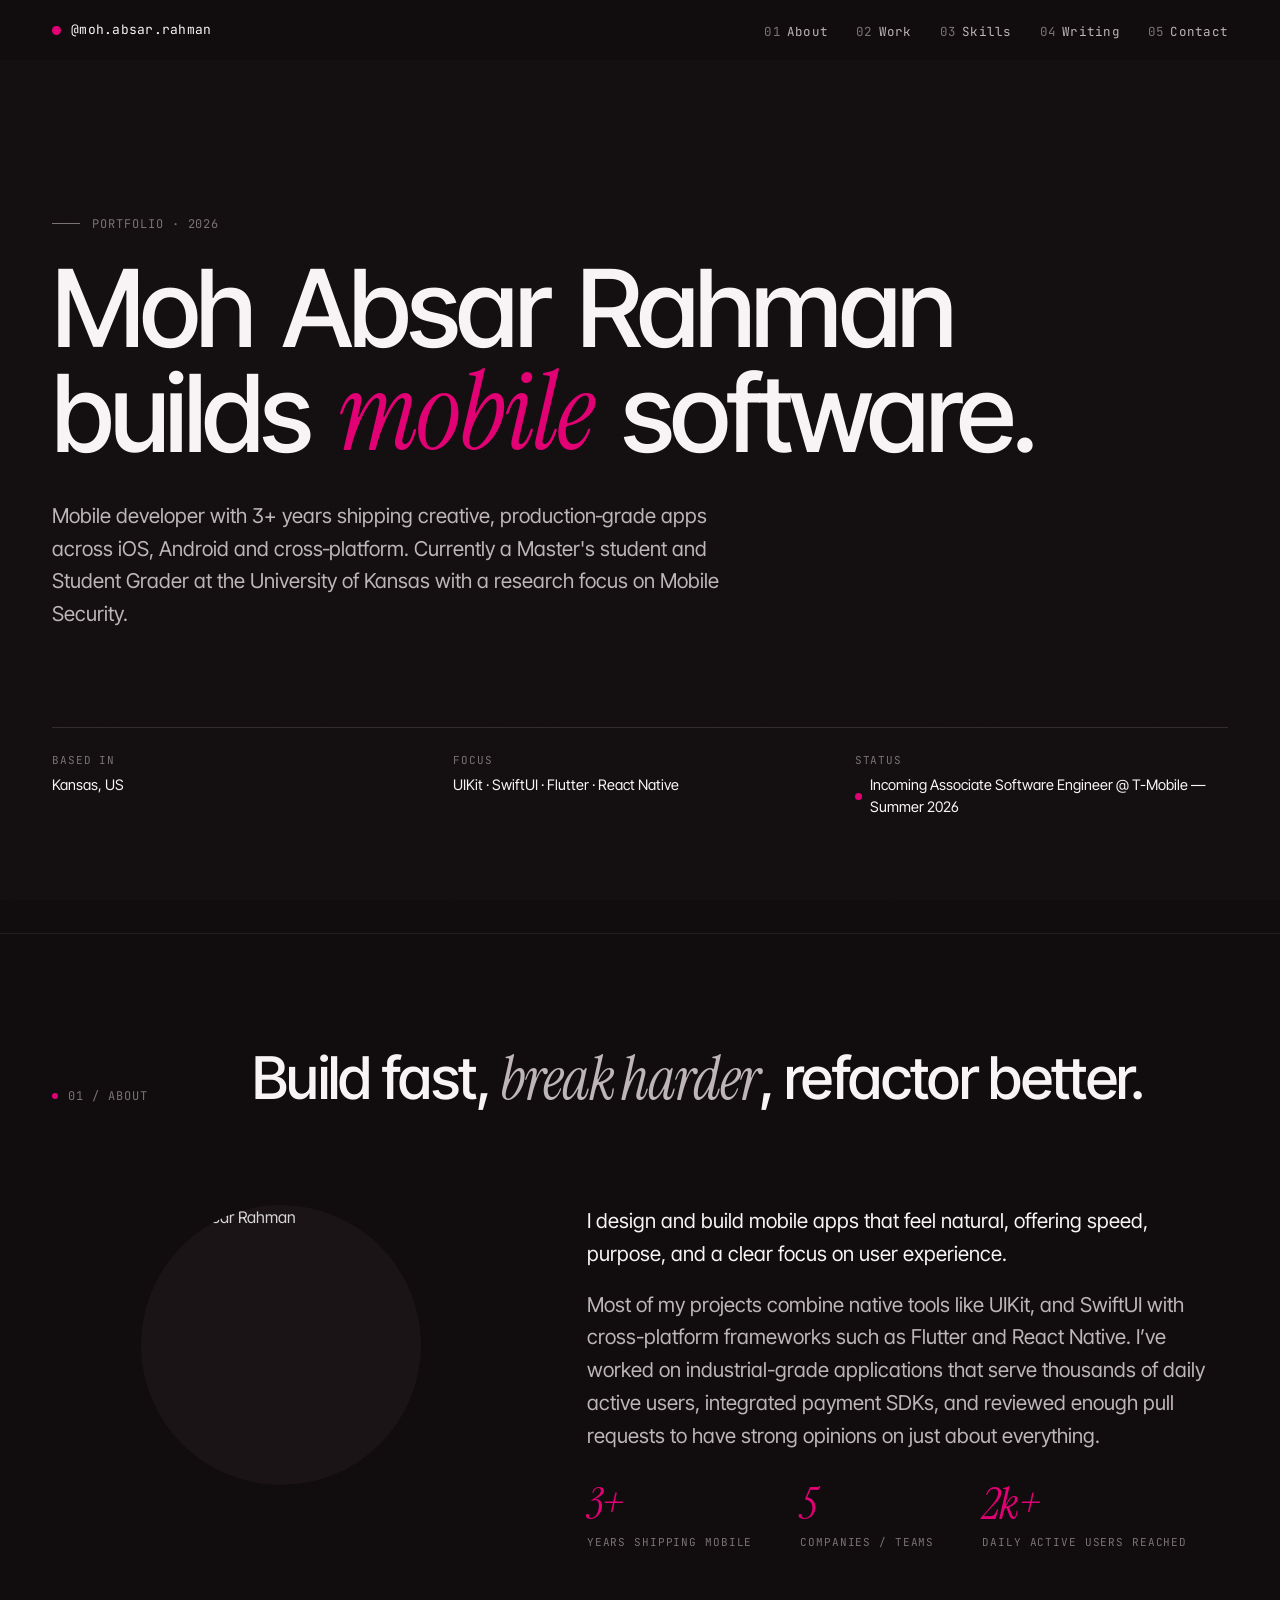
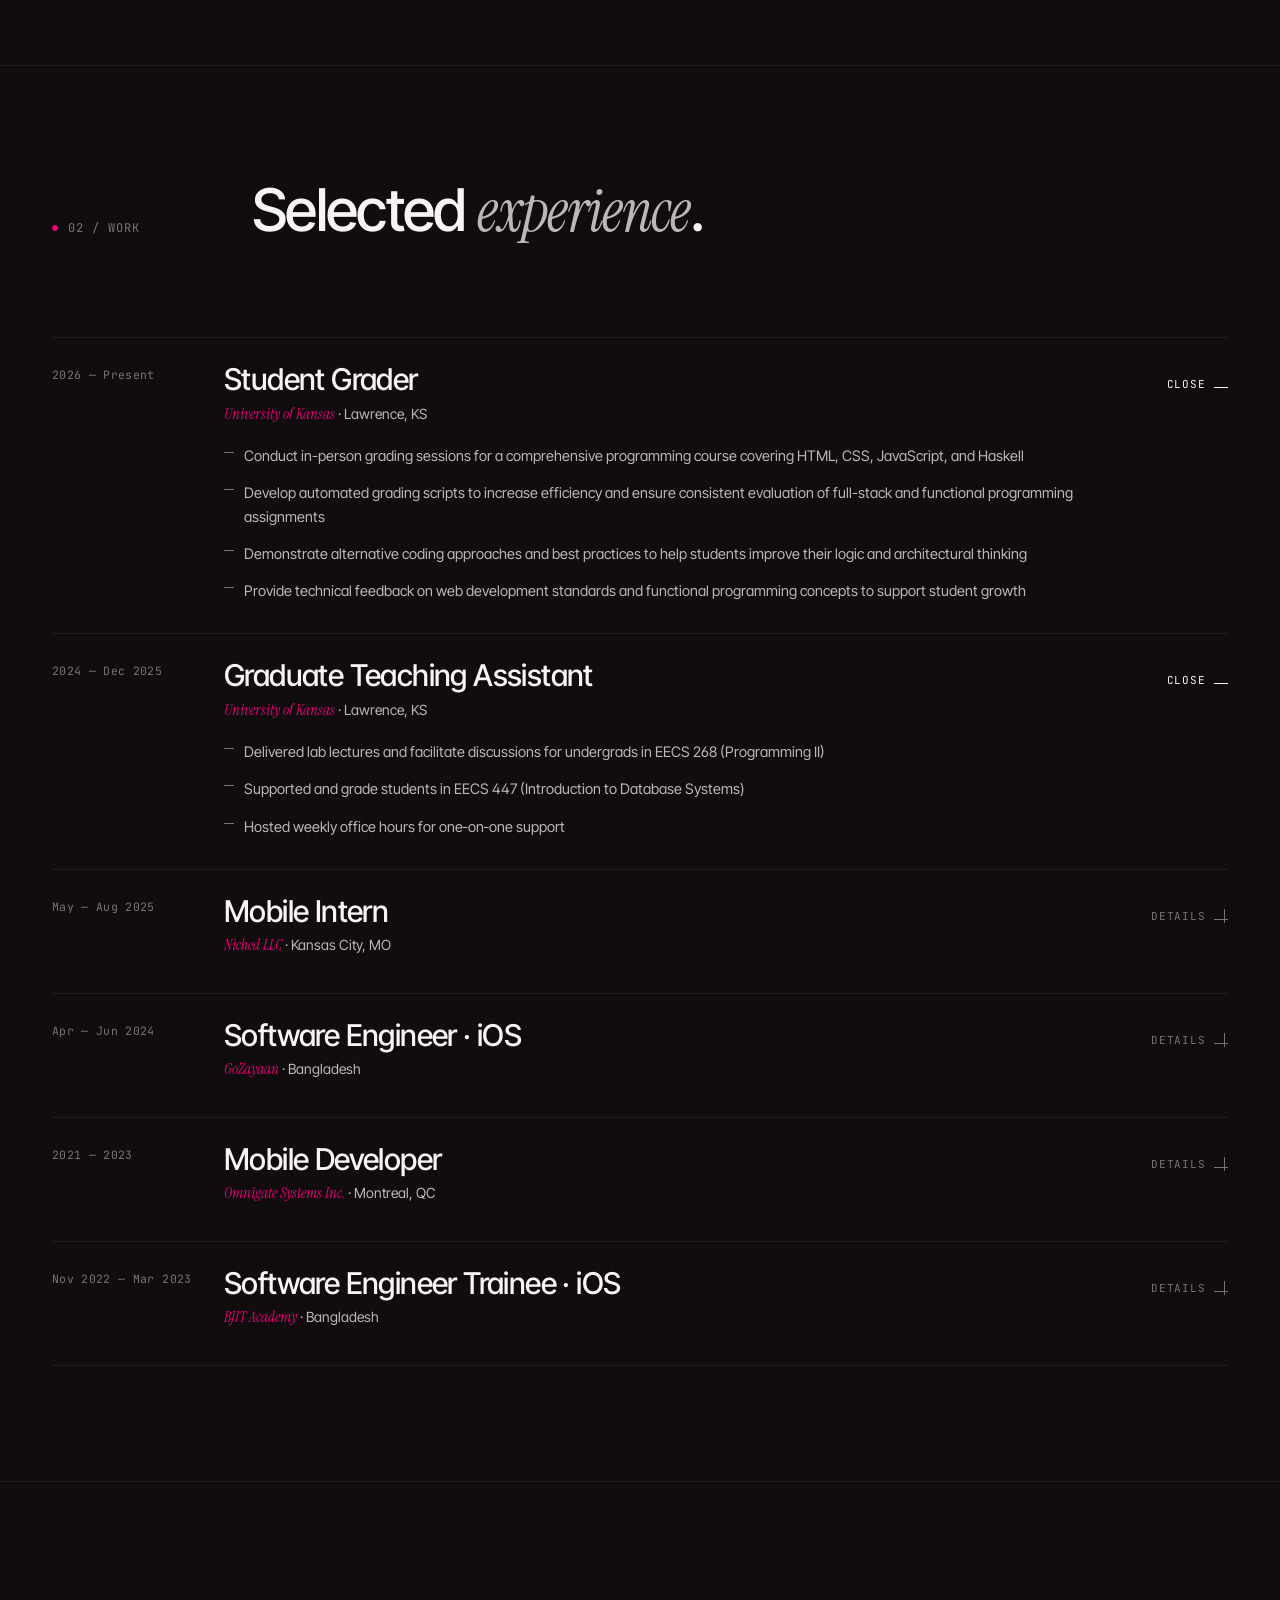
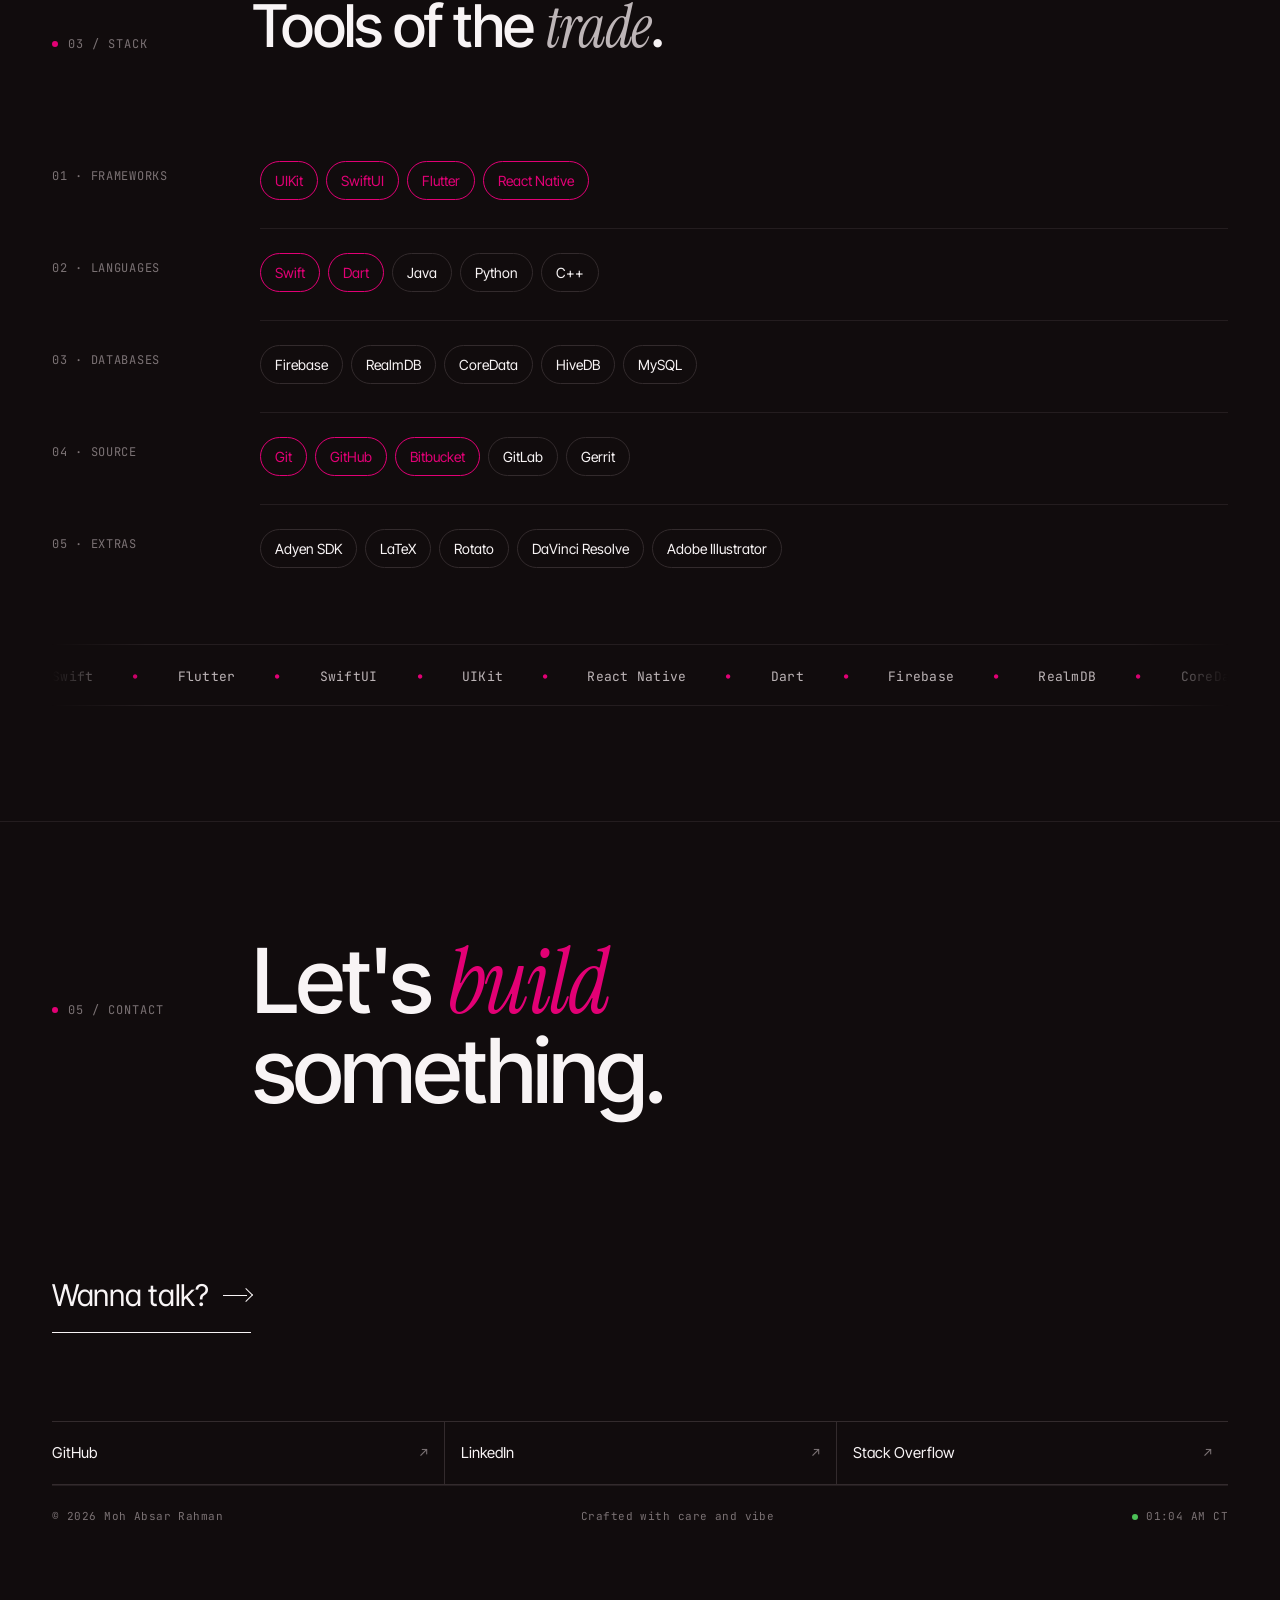
==== commit 784a06da: "Merge branch 'feat/blogs'" ====
--- a/index.html
+++ b/index.html
@@ -1,213 +1,224 @@
 <!DOCTYPE html>
 <html lang="en">
-   <head>
-      <meta charset="utf-8" />
-      <meta name="viewport" content="width=device-width,initial-scale=1" />
-      <title>Moh Absar Rahman</title>
-      <!-- Fonts -->
-      <link rel="preconnect" href="https://fonts.googleapis.com">
-      <link rel="preconnect" href="https://fonts.gstatic.com" crossorigin>
-      <link
-         href="https://fonts.googleapis.com/css2?family=Inter+Tight:wght@300;400;500;600;700&family=JetBrains+Mono:wght@400;500&family=Instrument+Serif:ital@0;1&display=swap"
-         rel="stylesheet">
-      <!-- Styles -->
-      <link rel="stylesheet" href="css/styles.css">
-      <link rel="icon" href="data:image/svg+xml,<svg xmlns=%22http://www.w3.org/2000/svg%22 viewBox=%220 0 100 100%22><rect width=%22100%22 height=%22100%22 rx=%2220%22 fill=%22%232d2d2d%22/><text y=%2270%22 x=%2210%22 fill=%22%23ffffff%22 font-family=%22monospace%22 font-weight=%22bold%22 font-size=%2270%22>&gt;_</text></svg>">
-      <script src="js/experience.js" defer></script>
-      <script src="js/skills.js" defer></script>
-      <script src="js/index.js" defer></script>
-   </head>
-   <body>
-      <div class="grain" id="grain"></div>
-      <div class="glow" id="glow"></div>
-      <!-- =====================
+
+<head>
+    <meta charset="utf-8" />
+    <meta name="viewport" content="width=device-width,initial-scale=1" />
+    <title>Moh Absar Rahman</title>
+    <!-- Fonts -->
+    <link rel="preconnect" href="https://fonts.googleapis.com">
+    <link rel="preconnect" href="https://fonts.gstatic.com" crossorigin>
+    <link
+        href="https://fonts.googleapis.com/css2?family=Inter+Tight:wght@300;400;500;600;700&family=JetBrains+Mono:wght@400;500&family=Instrument+Serif:ital@0;1&display=swap"
+        rel="stylesheet">
+    <!-- Styles -->
+    <link rel="stylesheet" href="css/styles.css">
+    <link rel="stylesheet" href="css/index.css">
+    <link rel="icon"
+        href="data:image/svg+xml,<svg xmlns=%22http://www.w3.org/2000/svg%22 viewBox=%220 0 100 100%22><rect width=%22100%22 height=%22100%22 rx=%2220%22 fill=%22%232d2d2d%22/><text y=%2270%22 x=%2210%22 fill=%22%23ffffff%22 font-family=%22monospace%22 font-weight=%22bold%22 font-size=%2270%22>&gt;_</text></svg>">
+    <script src="js/experience.js" defer></script>
+    <script src="js/skills.js" defer></script>
+    <script src="js/shared.js" defer></script>
+    <script src="js/index.js" defer></script>
+</head>
+
+<body>
+    <div class="grain" id="grain"></div>
+    <div class="glow" id="glow"></div>
+    <!-- =====================
          NAVIGATION
          ===================== -->
-      <nav class="top" id="topnav">
-         <div class="wrap row">
+    <nav class="top" id="topnav">
+        <div class="wrap row">
             <a class="mark" href="#top">
-            <span class="dot"></span>
-            <span>@moh.absar.rahman</span>
+                <span class="dot"></span>
+                <span>@moh.absar.rahman</span>
             </a>
             <button class="nav-toggle" id="navToggle" aria-label="Toggle menu" aria-expanded="false">
-            <span></span><span></span><span></span>
+                <span></span><span></span><span></span>
             </button>
             <ul id="navMenu">
-               <li><a href="#about"><span class="num">01</span>About</a></li>
-               <li><a href="#work"><span class="num">02</span>Work</a></li>
-               <li><a href="#skills"><span class="num">03</span>Skills</a></li>
-               <li><a href="#contact"><span class="num">04</span>Contact</a></li>
+                <li><a href="#about"><span class="num">01</span>About</a></li>
+                <li><a href="#work"><span class="num">02</span>Work</a></li>
+                <li><a href="#skills"><span class="num">03</span>Skills</a></li>
+                <li><a href="writing.html"><span class="num">04</span>Writing</a></li>
+                <li><a href="#contact"><span class="num">05</span>Contact</a></li>
             </ul>
-         </div>
-      </nav>
-      <main id="top">
-         <!-- =====================
+        </div>
+    </nav>
+    <main id="top">
+        <!-- =====================
             HERO
             ===================== -->
-         <section class="hero">
-            <div class="wrap">
-               <div class="eyebrow">Portfolio · 2026</div>
-               <h1>
-                  <span class="reveal-word"><span style="animation-delay:.05s">Moh</span></span>
-                  <span class="reveal-word"><span style="animation-delay:.18s">Absar</span></span>
-                  <span class="reveal-word"><span style="animation-delay:.31s">Rahman</span></span>
-                  <br>
-                  <span class="reveal-word"><span style="animation-delay:.46s">builds</span></span>
-                  <span class="reveal-word"><span style="animation-delay:.59s"><em>mobile</em></span></span>
-                  <span class="reveal-word"><span style="animation-delay:.72s">software.</span></span>
-               </h1>
-               <p class="lede">
-                  Mobile developer with 3+ years shipping creative, production‑grade apps across iOS, Android and
-                  cross‑platform.
-                  Currently a Master's student and Student Grader at the University of Kansas with a research focus on Mobile Security.
-               </p>
-               <div class="meta-row">
-                  <div class="cell">
-                     <span class="k">Based in</span>
-                     <span class="v">Kansas, US</span>
-                  </div>
-                  <div class="cell">
-                     <span class="k">Focus</span>
-                     <span class="v">UIKit · SwiftUI · Flutter · React Native</span>
-                  </div>
-                  <div class="cell">
-                     <span class="k">Status</span>
-                     <span class="v" style="display:flex; align-items:center; gap:8px;">
-                     <span
-                        class="status-dot"></span>
-                     Incoming Associate Software Engineer @ T-Mobile — Summer 2026
-                     </span>
-                  </div>
-               </div>
-            </div>
-         </section>
-         <!-- =====================
+        <section class="hero">
+            <div class="wrap">
+                <div class="eyebrow">Portfolio · 2026</div>
+                <h1>
+                    <span class="reveal-word"><span style="animation-delay:.05s">Moh</span></span>
+                    <span class="reveal-word"><span style="animation-delay:.18s">Absar</span></span>
+                    <span class="reveal-word"><span style="animation-delay:.31s">Rahman</span></span>
+                    <br>
+                    <span class="reveal-word"><span style="animation-delay:.46s">builds</span></span>
+                    <span class="reveal-word"><span style="animation-delay:.59s"><em>mobile</em></span></span>
+                    <span class="reveal-word"><span style="animation-delay:.72s">software.</span></span>
+                </h1>
+                <p class="lede">
+                    Mobile developer with 3+ years shipping creative, production‑grade apps across iOS, Android and
+                    cross‑platform.
+                    Currently a Master's student and Student Grader at the University of Kansas with a research focus on
+                    Mobile Security.
+                </p>
+                <div class="meta-row">
+                    <div class="cell">
+                        <span class="k">Based in</span>
+                        <span class="v">Kansas, US</span>
+                    </div>
+                    <div class="cell">
+                        <span class="k">Focus</span>
+                        <span class="v">UIKit · SwiftUI · Flutter · React Native</span>
+                    </div>
+                    <div class="cell">
+                        <span class="k">Status</span>
+                        <span class="v" style="display:flex; align-items:center; gap:8px;">
+                            <span class="status-dot"></span>
+                            Incoming Associate Software Engineer @ T-Mobile — Summer 2026
+                        </span>
+                    </div>
+                </div>
+            </div>
+        </section>
+        <!-- =====================
             ABOUT
             ===================== -->
-         <section class="block" id="about">
-            <div class="wrap">
-               <div class="section-head">
-                  <div class="idx r">01 / About</div>
-                  <h2 class="r d1">Build fast, <em>break harder</em>, refactor better.</h2>
-               </div>
-               <div class="about-grid">
-                  <div class="portrait r">
-                     <img src="https://avatars.githubusercontent.com/u/35573458?v=4" alt="Moh Absar Rahman">
-                  </div>
-                  <div class="about-body">
-                     <p class="r d1">
-                        I design and build mobile apps that feel natural, offering speed, purpose, and a clear focus on user experience.
-                     </p>
-                     <p class="r d2">
-                        Most of my projects combine native tools like UIKit, and SwiftUI with cross-platform frameworks such as Flutter and React Native.
-                        I’ve worked on industrial-grade applications that serve thousands of daily active users, integrated payment SDKs, and reviewed enough pull requests to have strong opinions on just about everything.
-                     </p>
-                     <div class="stat-row r d3">
-                        <div class="stat">
-                           <span class="num"><em>3+</em></span>
-                           <span class="lbl">Years shipping mobile</span>
+        <section class="block" id="about">
+            <div class="wrap">
+                <div class="section-head">
+                    <div class="idx r">01 / About</div>
+                    <h2 class="r d1">Build fast, <em>break harder</em>, refactor better.</h2>
+                </div>
+                <div class="about-grid">
+                    <div class="portrait r">
+                        <img src="https://avatars.githubusercontent.com/u/35573458?v=4" alt="Moh Absar Rahman">
+                    </div>
+                    <div class="about-body">
+                        <p class="r d1">
+                            I design and build mobile apps that feel natural, offering speed, purpose, and a clear focus
+                            on user experience.
+                        </p>
+                        <p class="r d2">
+                            Most of my projects combine native tools like UIKit, and SwiftUI with cross-platform
+                            frameworks such as Flutter and React Native.
+                            I’ve worked on industrial-grade applications that serve thousands of daily active users,
+                            integrated payment SDKs, and reviewed enough pull requests to have strong opinions on just
+                            about everything.
+                        </p>
+                        <div class="stat-row r d3">
+                            <div class="stat">
+                                <span class="num"><em>3+</em></span>
+                                <span class="lbl">Years shipping mobile</span>
+                            </div>
+                            <div class="stat">
+                                <span class="num"><em>5</em></span>
+                                <span class="lbl">Companies / teams</span>
+                            </div>
+                            <div class="stat">
+                                <span class="num"><em>2k+</em></span>
+                                <span class="lbl">Daily active users reached</span>
+                            </div>
                         </div>
-                        <div class="stat">
-                           <span class="num"><em>5</em></span>
-                           <span class="lbl">Companies / teams</span>
-                        </div>
-                        <div class="stat">
-                           <span class="num"><em>2k+</em></span>
-                           <span class="lbl">Daily active users reached</span>
-                        </div>
-                     </div>
-                  </div>
-               </div>
-            </div>
-         </section>
-         <!-- =====================
+                    </div>
+                </div>
+            </div>
+        </section>
+        <!-- =====================
             WORK / EXPERIENCE
             ===================== -->
-         <section class="block" id="work">
-            <div class="wrap">
-               <div class="section-head">
-                  <div class="idx r">02 / Work</div>
-                  <h2 class="r d1">Selected <em>experience</em>.</h2>
-               </div>
-               <!-- Injected by experience.js -->
-               <div class="xp-list" id="xpList"></div>
-            </div>
-         </section>
-         <!-- =====================
+        <section class="block" id="work">
+            <div class="wrap">
+                <div class="section-head">
+                    <div class="idx r">02 / Work</div>
+                    <h2 class="r d1">Selected <em>experience</em>.</h2>
+                </div>
+                <!-- Injected by experience.js -->
+                <div class="xp-list" id="xpList"></div>
+            </div>
+        </section>
+        <!-- =====================
             SKILLS
             ===================== -->
-         <section class="block" id="skills">
-            <div class="wrap">
-               <div class="section-head">
-                  <div class="idx r">03 / Stack</div>
-                  <h2 class="r d1">Tools of the <em>trade</em>.</h2>
-               </div>
-               <!-- Injected by skills.js -->
-               <div class="skills-grid" id="skillsGrid"></div>
-               <div class="ticker" aria-hidden="true">
-                  <div class="track">
-                     <span>Swift</span><span>Flutter</span><span>SwiftUI</span><span>UIKit</span><span>React
-                     Native</span><span>Dart</span><span>Firebase</span><span>RealmDB</span><span>CoreData</span><span>Adyen
-                     SDK</span><span>MVVM</span><span>Git</span>
-                     <span>Swift</span><span>Flutter</span><span>SwiftUI</span><span>UIKit</span><span>React
-                     Native</span><span>Dart</span><span>Firebase</span><span>RealmDB</span><span>CoreData</span><span>Adyen
-                     SDK</span><span>MVVM</span><span>Git</span>
-                  </div>
-               </div>
-            </div>
-         </section>
-         <!-- =====================
+        <section class="block" id="skills">
+            <div class="wrap">
+                <div class="section-head">
+                    <div class="idx r">03 / Stack</div>
+                    <h2 class="r d1">Tools of the <em>trade</em>.</h2>
+                </div>
+                <!-- Injected by skills.js -->
+                <div class="skills-grid" id="skillsGrid"></div>
+                <div class="ticker" aria-hidden="true">
+                    <div class="track">
+                        <span>Swift</span><span>Flutter</span><span>SwiftUI</span><span>UIKit</span><span>React
+                            Native</span><span>Dart</span><span>Firebase</span><span>RealmDB</span><span>CoreData</span><span>Adyen
+                            SDK</span><span>MVVM</span><span>Git</span>
+                        <span>Swift</span><span>Flutter</span><span>SwiftUI</span><span>UIKit</span><span>React
+                            Native</span><span>Dart</span><span>Firebase</span><span>RealmDB</span><span>CoreData</span><span>Adyen
+                            SDK</span><span>MVVM</span><span>Git</span>
+                    </div>
+                </div>
+            </div>
+        </section>
+        <!-- =====================
             CONTACT
             ===================== -->
-         <section class="contact" id="contact">
-            <div class="wrap">
-               <div class="section-head">
-                  <div class="idx r">04 / Contact</div>
-                  <h2 class="r d1">Let's <em>build</em> something.</h2>
-               </div>
-               <a href="https://www.linkedin.com/in/mohabsarrahman" class="cta r d2">
-               Wanna talk?
-               <span class="arrow"></span>
-               </a>
-               <div class="links r d3">
-                  <a href="https://github.com/absarrahman" target="_blank" rel="noopener">
-                  <span class="lbl">GitHub</span><span class="ar">↗</span>
-                  </a>
-                  <a href="https://www.linkedin.com/in/mohabsarrahman" target="_blank" rel="noopener">
-                  <span class="lbl">LinkedIn</span><span class="ar">↗</span>
-                  </a>
-                  <a href="https://stackoverflow.com/users/14561425/moh-absar-rahman" target="_blank" rel="noopener">
-                  <span class="lbl">Stack Overflow</span><span class="ar">↗</span>
-                  </a>
-               </div>
-               <footer class="foot">
-                  <span>© 2026 Moh Absar Rahman</span>
-                  <span>Crafted with care and vibe</span>
-                  <span class="time" id="clock">—</span>
-               </footer>
-            </div>
-         </section>
-      </main>
-      <!-- =====================
+        <section class="contact" id="contact">
+            <div class="wrap">
+                <div class="section-head">
+                    <div class="idx r">05 / Contact</div>
+                    <h2 class="r d1">Let's <em>build</em> something.</h2>
+                </div>
+                <a href="https://www.linkedin.com/in/mohabsarrahman" class="cta r d2">
+                    Wanna talk?
+                    <span class="arrow"></span>
+                </a>
+                <div class="links r d3">
+                    <a href="https://github.com/absarrahman" target="_blank" rel="noopener">
+                        <span class="lbl">GitHub</span><span class="ar">↗</span>
+                    </a>
+                    <a href="https://www.linkedin.com/in/mohabsarrahman" target="_blank" rel="noopener">
+                        <span class="lbl">LinkedIn</span><span class="ar">↗</span>
+                    </a>
+                    <a href="https://stackoverflow.com/users/14561425/moh-absar-rahman" target="_blank" rel="noopener">
+                        <span class="lbl">Stack Overflow</span><span class="ar">↗</span>
+                    </a>
+                </div>
+                <footer class="foot">
+                    <span>© 2026 Moh Absar Rahman</span>
+                    <span>Crafted with care and vibe</span>
+                    <span class="time" id="clock">—</span>
+                </footer>
+            </div>
+        </section>
+    </main>
+    <!-- =====================
          TWEAKS PANEL
          ===================== -->
-      <div class="tweaks-panel" id="tweaks">
-         <div class="t-title">Tweaks</div>
-         <label>
-         Accent hue
-         <input id="hue" type="range" min="0" max="360" value="1" />
-         </label>
-         <div class="swatches" id="swatches">
+    <div class="tweaks-panel" id="tweaks">
+        <div class="t-title">Tweaks</div>
+        <label>
+            Accent hue
+            <input id="hue" type="range" min="0" max="360" value="1" />
+        </label>
+        <div class="swatches" id="swatches">
             <div class="sw" data-h="45" style="background: oklch(0.62 0.14 45);"></div>
             <div class="sw" data-h="22" style="background: oklch(0.62 0.14 22);"></div>
             <div class="sw" data-h="145" style="background: oklch(0.62 0.14 145);"></div>
             <div class="sw" data-h="230" style="background: oklch(0.62 0.14 230);"></div>
             <div class="sw" data-h="1" style="background: oklch(0.59 0.24 1);"></div>
-         </div>
-         <label>
-         Grain
-         <input id="grainT" type="checkbox" checked />
-         </label>
-      </div>
-   </body>
+        </div>
+        <label>
+            Grain
+            <input id="grainT" type="checkbox" checked />
+        </label>
+    </div>
+</body>
+
 </html>
--- a/css/styles.css
+++ b/css/styles.css
@@ -1,67 +1,46 @@
 /* ============================
-CSS CUSTOM PROPERTIES
+   CSS CUSTOM PROPERTIES
 ============================ */
 :root {
     --hue: 1;
-    --bg: oklch(0.16 0.010 var(--hue));
-    --bg-2: oklch(0.20 0.012 var(--hue));
-    --ink: oklch(0.97 0.004 var(--hue));
-    --ink-2: oklch(0.78 0.010 var(--hue));
-    --ink-3: oklch(0.56 0.012 var(--hue));
-    --rule: oklch(0.30 0.012 var(--hue));
-    --rule-2: oklch(0.24 0.010 var(--hue));
-    --accent: oklch(0.59 0.24 1);
+    --bg:          oklch(0.16 0.010 var(--hue));
+    --bg-2:        oklch(0.20 0.012 var(--hue));
+    --ink:         oklch(0.97 0.004 var(--hue));
+    --ink-2:       oklch(0.78 0.010 var(--hue));
+    --ink-3:       oklch(0.56 0.012 var(--hue));
+    --rule:        oklch(0.30 0.012 var(--hue));
+    --rule-2:      oklch(0.24 0.010 var(--hue));
+    --accent:      oklch(0.59 0.24 1);
     --accent-soft: oklch(0.26 0.10 1);
     --display: "Inter Tight", ui-sans-serif, system-ui, sans-serif;
-    --mono: "JetBrains Mono", ui-monospace, monospace;
-    --serif: "Instrument Serif", ui-serif, Georgia, serif;
+    --mono:    "JetBrains Mono", ui-monospace, monospace;
+    --serif:   "Instrument Serif", ui-serif, Georgia, serif;
     --section-y: clamp(56px, 9vw, 160px);
     --nav-h: 60px;
 }
 
 /* ============================
-RESET & BASE
-============================ */
-*,
-    *::before,
-    *::after {
-        box-sizing: border-box;
-    }
-
-    html,
-    body {
-        margin: 0;
-        padding: 0;
-    }
-
-    html {
-        scroll-behavior: smooth;
-    }
-
-    body {
-        background: var(--bg);
-        color: var(--ink);
-        font-family: var(--display);
-        font-feature-settings: "ss01", "cv11";
-        -webkit-font-smoothing: antialiased;
-        text-rendering: optimizeLegibility;
-        line-height: 1.5;
-        overflow-x: hidden;
-    }
-
-    ::selection {
-        background: var(--accent);
-        color: var(--bg);
-    }
-
-    img {
-        max-width: 100%;
-        display: block;
-    }
-
-    /* ============================
-    GRAIN OVERLAY
-    ============================ */
+   RESET & BASE
+============================ */
+*, *::before, *::after { box-sizing: border-box; }
+html, body { margin: 0; padding: 0; }
+html { scroll-behavior: smooth; }
+body {
+    background: var(--bg);
+    color: var(--ink);
+    font-family: var(--display);
+    font-feature-settings: "ss01", "cv11";
+    -webkit-font-smoothing: antialiased;
+    text-rendering: optimizeLegibility;
+    line-height: 1.5;
+    overflow-x: hidden;
+}
+::selection { background: var(--accent); color: var(--bg); }
+img { max-width: 100%; display: block; }
+
+/* ============================
+   GRAIN OVERLAY
+============================ */
 .grain {
     position: fixed;
     inset: 0;
@@ -73,7 +52,25 @@
 }
 
 /* ============================
-LAYOUT
+   CURSOR GLOW (desktop only)
+============================ */
+.glow {
+    position: fixed;
+    width: 620px;
+    height: 620px;
+    border-radius: 50%;
+    pointer-events: none;
+    z-index: 0;
+    background: radial-gradient(circle at center, color-mix(in oklab, var(--accent) 28%, transparent), transparent 60%);
+    filter: blur(30px);
+    transform: translate(-50%, -50%);
+    transition: opacity .4s;
+    opacity: 0;
+}
+@media (hover: hover) { .glow.on { opacity: 1; } }
+
+/* ============================
+   LAYOUT
 ============================ */
 .wrap {
     max-width: 1240px;
@@ -84,7 +81,7 @@
 }
 
 /* ============================
-NAVIGATION
+   NAVIGATION
 ============================ */
 nav.top {
     position: sticky;
@@ -92,10 +89,7 @@
     z-index: 50;
     border-bottom: 1px solid transparent;
     transition: border-color .3s ease;
-    /* No backdrop-filter here — it creates a stacking context that traps
-    the mobile drawer's z-index. Use ::before for the blur instead. */
-}
-
+}
 nav.top::before {
     content: "";
     position: absolute;
@@ -106,10 +100,7 @@
     background: color-mix(in oklab, var(--bg) 78%, transparent);
     transition: background .3s ease;
 }
-
-nav.top.scrolled {
-    border-bottom-color: var(--rule-2);
-}
+nav.top.scrolled { border-bottom-color: var(--rule-2); }
 
 nav.top .row {
     display: flex;
@@ -119,7 +110,6 @@
     position: relative;
 }
 
-/* Logo mark */
 .mark {
     display: inline-flex;
     align-items: center;
@@ -132,7 +122,6 @@
     flex-shrink: 0;
     z-index: 2;
 }
-
 .mark .dot {
     width: 9px;
     height: 9px;
@@ -142,34 +131,22 @@
     animation: pulse 2.6s ease-in-out infinite;
     flex-shrink: 0;
 }
-
 @keyframes pulse {
-
-    0%,
-    100% {
-        box-shadow: 0 0 0 0 color-mix(in oklab, var(--accent) 55%, transparent);
-    }
-
-    50% {
-        box-shadow: 0 0 0 8px color-mix(in oklab, var(--accent) 0%, transparent);
-    }
-}
-
-/* Desktop nav links */
+    0%, 100% { box-shadow: 0 0 0 0   color-mix(in oklab, var(--accent) 55%, transparent); }
+    50%       { box-shadow: 0 0 0 8px color-mix(in oklab, var(--accent) 0%,  transparent); }
+}
+
 nav.top ul {
     list-style: none;
     display: flex;
     gap: 28px;
-    margin: 0;
-    padding: 0;
-    /* Ensure mobile overrides never bleed into desktop */
+    margin: 0; padding: 0;
     position: static;
     opacity: 1;
     transform: none;
     pointer-events: all;
     background: transparent;
 }
-
 nav.top ul a {
     font-family: var(--mono);
     font-size: 12.5px;
@@ -179,107 +156,58 @@
     position: relative;
     padding: 6px 0;
 }
-
 nav.top ul a::before {
     content: "";
     position: absolute;
-    left: 0;
-    bottom: 2px;
-    height: 1px;
-    width: 100%;
+    left: 0; bottom: 2px;
+    height: 1px; width: 100%;
     background: var(--ink);
     transform: scaleX(0);
     transform-origin: right center;
     transition: transform .4s cubic-bezier(.6, .05, .1, 1);
 }
-
-nav.top ul a:hover {
-    color: var(--ink);
-}
-
-nav.top ul a:hover::before {
-    transform: scaleX(1);
-    transform-origin: left center;
-}
-
-nav.top ul a .num {
-    color: var(--ink-3);
-    margin-right: 6px;
-}
-
-nav.top ul a.active {
-    color: var(--ink);
-}
-
-nav.top ul a.active::before {
-    transform: scaleX(1);
-    transform-origin: left center;
-    background: var(--accent);
-}
-
-/* Hamburger button — hidden on desktop */
+nav.top ul a:hover { color: var(--ink); }
+nav.top ul a:hover::before { transform: scaleX(1); transform-origin: left center; }
+nav.top ul a .num { color: var(--ink-3); margin-right: 6px; }
+nav.top ul a.active { color: var(--ink); }
+nav.top ul a.active::before { transform: scaleX(1); transform-origin: left center; background: var(--accent); }
+
 .nav-toggle {
     display: none;
     flex-direction: column;
     justify-content: center;
     gap: 5px;
-    width: 44px;
-    height: 44px;
-    background: none;
-    border: none;
-    cursor: pointer;
-    padding: 10px;
-    z-index: 2;
-    flex-shrink: 0;
-}
-
+    width: 44px; height: 44px;
+    background: none; border: none;
+    cursor: pointer; padding: 10px;
+    z-index: 2; flex-shrink: 0;
+}
 .nav-toggle span {
     display: block;
-    width: 100%;
-    height: 1.5px;
+    width: 100%; height: 1.5px;
     background: var(--ink);
     border-radius: 2px;
     transition: transform .35s cubic-bezier(.2, .8, .2, 1), opacity .25s;
     transform-origin: center;
 }
-
-.nav-toggle.open span:nth-child(1) {
-    transform: translateY(6.5px) rotate(45deg);
-}
-
-.nav-toggle.open span:nth-child(2) {
-    opacity: 0;
-    transform: scaleX(0);
-}
-
-.nav-toggle.open span:nth-child(3) {
-    transform: translateY(-6.5px) rotate(-45deg);
-}
+.nav-toggle.open span:nth-child(1) { transform: translateY(6.5px) rotate(45deg); }
+.nav-toggle.open span:nth-child(2) { opacity: 0; transform: scaleX(0); }
+.nav-toggle.open span:nth-child(3) { transform: translateY(-6.5px) rotate(-45deg); }
 
 .status-dot {
-    width: 7px;
-    height: 7px;
+    width: 7px; height: 7px;
     border-radius: 50%;
     background: var(--accent);
     display: inline-block;
     flex-shrink: 0;
 }
 
-/* ============================
-MOBILE NAV  (≤ 720px)
-============================ */
 @media (max-width: 720px) {
-    .nav-toggle {
-        display: flex;
-    }
-
-    /* Drawer slides down from below the sticky nav bar */
+    .nav-toggle { display: flex; }
     nav.top ul {
         position: fixed;
         top: var(--nav-h);
-        left: 0;
-        right: 0;
-        bottom: 0;
+        left: 0; right: 0; bottom: 0;
         flex-direction: column;
         justify-content: flex-start;
         align-items: stretch;
@@ -293,22 +221,9 @@
         padding: 0;
         overflow-y: auto;
     }
-
-    nav.top ul.open {
-        opacity: 1;
-        transform: translateY(0);
-        pointer-events: all;
-    }
-
-    nav.top ul li {
-        width: 100%;
-        border-bottom: 1px solid var(--rule-2);
-    }
-
-    nav.top ul li:first-child {
-        border-top: 1px solid var(--rule-2);
-    }
-
+    nav.top ul.open { opacity: 1; transform: translateY(0); pointer-events: all; }
+    nav.top ul li { width: 100%; border-bottom: 1px solid var(--rule-2); }
+    nav.top ul li:first-child { border-top: 1px solid var(--rule-2); }
     nav.top ul a {
         display: flex;
         align-items: center;
@@ -318,27 +233,17 @@
         color: var(--ink);
         letter-spacing: .01em;
     }
-
-    nav.top ul a .num {
-        display: inline;
-        font-size: 12px;
-        color: var(--accent);
-        margin-right: 0;
-    }
-
-    nav.top ul a::before {
-        display: none;
-    }
-}
-
-/* ============================
-HERO
+    nav.top ul a .num { display: inline; font-size: 12px; color: var(--accent); margin-right: 0; }
+    nav.top ul a::before { display: none; }
+}
+
+/* ============================
+   HERO  (shared — index and blog both extend this)
 ============================ */
 .hero {
     padding: clamp(56px, 12vw, 160px) 0 var(--section-y);
     position: relative;
 }
-
 .hero .eyebrow {
     font-family: var(--mono);
     font-size: 12px;
@@ -350,15 +255,12 @@
     gap: 12px;
     margin-bottom: 24px;
 }
-
 .hero .eyebrow::before {
     content: "";
-    width: 28px;
-    height: 1px;
+    width: 28px; height: 1px;
     background: var(--ink-3);
     flex-shrink: 0;
 }
-
 .hero h1 {
     font-family: var(--display);
     font-weight: 500;
@@ -368,7 +270,6 @@
     margin: 0 0 clamp(20px, 4vw, 36px);
     color: var(--ink);
 }
-
 .hero h1 em {
     font-family: var(--serif);
     font-style: italic;
@@ -376,25 +277,18 @@
     color: var(--accent);
     letter-spacing: -0.02em;
 }
-
 .hero .reveal-word {
     display: inline-block;
     overflow: hidden;
     vertical-align: bottom;
     padding-right: .08em;
 }
-
-.hero .reveal-word>span {
+.hero .reveal-word > span {
     display: inline-block;
     transform: translateY(110%);
     animation: rise .9s cubic-bezier(.2, .8, .2, 1) forwards;
 }
-
-@keyframes rise {
-    to {
-        transform: translateY(0);
-    }
-}
+@keyframes rise { to { transform: translateY(0); } }
 
 .hero .lede {
     max-width: 680px;
@@ -407,728 +301,10 @@
     transform: translateY(14px);
     animation: fadeUp .9s .9s cubic-bezier(.2, .8, .2, 1) forwards;
 }
-
-@keyframes fadeUp {
-    to {
-        opacity: 1;
-        transform: translateY(0);
-    }
-}
-
-.hero .meta-row {
-    display: grid;
-    grid-template-columns: repeat(auto-fit, minmax(min(140px, 100%), 1fr));
-    gap: 20px 28px;
-    margin-top: clamp(36px, 8vw, 96px);
-    padding-top: 24px;
-    border-top: 1px solid var(--rule);
-    opacity: 0;
-    animation: fadeUp .9s 1.1s cubic-bezier(.2, .8, .2, 1) forwards;
-}
-
-.hero .meta-row .cell {
-    display: flex;
-    flex-direction: column;
-    gap: 6px;
-}
-
-.hero .meta-row .cell .k {
-    font-family: var(--mono);
-    font-size: 11px;
-    color: var(--ink-3);
-    text-transform: uppercase;
-    letter-spacing: .08em;
-}
-
-.hero .meta-row .cell .v {
-    font-size: 14.5px;
-    color: var(--ink);
-}
-
-/* Status dot and other inline flex children must never shrink */
-.hero .meta-row .cell .v>span[style] {
-    flex-shrink: 0 !important;
-    min-width: 7px;
-    min-height: 7px;
-}
-
-.hero .meta-row .cell .v a {
-    color: inherit;
-    text-decoration: none;
-    border-bottom: 1px solid var(--rule);
-    transition: border-color .25s;
-}
-
-.hero .meta-row .cell .v a:hover {
-    border-color: var(--ink);
-}
-
-/* ============================
-SECTIONS
-============================ */
-section.block {
-    padding: var(--section-y) 0;
-    border-top: 1px solid var(--rule-2);
-}
-
-.section-head {
-    display: grid;
-    grid-template-columns: 160px 1fr;
-    gap: 40px;
-    margin-bottom: clamp(36px, 8vw, 96px);
-    align-items: baseline;
-}
-
-.section-head .idx {
-    font-family: var(--mono);
-    font-size: 12px;
-    color: var(--ink-3);
-    letter-spacing: .08em;
-    text-transform: uppercase;
-    display: flex;
-    align-items: center;
-    gap: 10px;
-}
-
-.section-head .idx::before {
-    content: "";
-    width: 6px;
-    height: 6px;
-    background: var(--accent);
-    border-radius: 50%;
-    flex-shrink: 0;
-}
-
-.section-head h2 {
-    font-family: var(--display);
-    font-weight: 500;
-    font-size: clamp(26px, 4.6vw, 60px);
-    line-height: 1;
-    letter-spacing: -0.028em;
-    margin: 0;
-    color: var(--ink);
-}
-
-.section-head h2 em {
-    font-family: var(--serif);
-    font-style: italic;
-    font-weight: 400;
-    color: var(--ink-2);
-}
-
-@media (max-width: 640px) {
-    .section-head {
-        grid-template-columns: 1fr;
-        gap: 12px;
-    }
-}
-
-/* ============================
-ABOUT
-============================ */
-.about-grid {
-    display: grid;
-    grid-template-columns: 1fr 1.4fr;
-    gap: clamp(32px, 6vw, 96px);
-    align-items: start;
-}
-
-@media (max-width: 860px) {
-    .about-grid {
-        grid-template-columns: 1fr;
-    }
-}
-
-.portrait {
-    position: relative;
-    width: min(280px, 70%);
-    aspect-ratio: 1;
-    border-radius: 50%;
-    overflow: hidden;
-    background: var(--bg-2);
-    margin: 0 auto;
-}
-
-.portrait img {
-    width: 100%;
-    height: 100%;
-    object-fit: cover;
-    filter: grayscale(1) contrast(1.05) brightness(.85);
-    transition: filter .8s ease, transform 1.2s cubic-bezier(.2, .8, .2, 1);
-}
-
-.portrait:hover img {
-    filter: grayscale(0) contrast(1.02) brightness(1);
-    transform: scale(1.03);
-}
-
-.portrait .tag {
-    position: absolute;
-    left: 14px;
-    bottom: 14px;
-    font-family: var(--mono);
-    font-size: 11px;
-    color: var(--bg);
-    background: color-mix(in oklab, var(--ink) 85%, transparent);
-    padding: 6px 10px;
-    border-radius: 2px;
-    letter-spacing: .06em;
-}
-
-.about-body p {
-    font-size: clamp(15px, 1.6vw, 22px);
-    line-height: 1.6;
-    color: var(--ink);
-    margin: 0 0 18px;
-    text-wrap: pretty;
-}
-
-.about-body p:last-of-type {
-    color: var(--ink-2);
-}
-
-.about-body .stat-row {
-    display: flex;
-    gap: clamp(20px, 5vw, 48px);
-    margin-top: 28px;
-    flex-wrap: wrap;
-}
-
-.about-body .stat .num {
-    font-family: var(--display);
-    font-weight: 400;
-    font-size: clamp(28px, 4vw, 44px);
-    letter-spacing: -0.03em;
-    line-height: 1;
-    display: block;
-    color: var(--ink);
-}
-
-.about-body .stat .num em {
-    font-family: var(--serif);
-    font-style: italic;
-    color: var(--accent);
-}
-
-.about-body .stat .lbl {
-    font-family: var(--mono);
-    font-size: 11px;
-    color: var(--ink-3);
-    text-transform: uppercase;
-    letter-spacing: .08em;
-    margin-top: 8px;
-    display: block;
-}
-
-/* ============================
-EXPERIENCE
-============================ */
-.xp-list {
-    display: flex;
-    flex-direction: column;
-}
-
-.xp-item {
-    display: grid;
-    grid-template-columns: 140px 1fr auto;
-    gap: 32px;
-    align-items: start;
-    padding: 24px 0;
-    border-top: 1px solid var(--rule-2);
-    position: relative;
-    transition: padding .45s cubic-bezier(.2, .8, .2, 1);
-}
-
-.xp-item:last-child {
-    border-bottom: 1px solid var(--rule-2);
-}
-
-.xp-item::after {
-    content: "";
-    position: absolute;
-    left: 0;
-    right: 0;
-    top: 0;
-    height: 1px;
-    background: var(--ink);
-    transform: scaleX(0);
-    transform-origin: left center;
-    transition: transform .6s cubic-bezier(.2, .8, .2, 1);
-}
-
-.xp-item:hover::after {
-    transform: scaleX(1);
-}
-
-.xp-item:hover {
-    padding-left: 14px;
-}
-
-.xp-item .yr {
-    font-family: var(--mono);
-    font-size: 11.5px;
-    color: var(--ink-3);
-    letter-spacing: .03em;
-    padding-top: 4px;
-}
-
-.xp-item h3 {
-    font-family: var(--display);
-    font-weight: 500;
-    font-size: clamp(17px, 2.4vw, 30px);
-    letter-spacing: -0.02em;
-    line-height: 1.15;
-    margin: 0 0 6px;
-    color: var(--ink);
-}
-
-.xp-item .co {
-    font-family: var(--display);
-    font-size: 14px;
-    color: var(--ink-2);
-}
-
-.xp-item .co em {
-    font-family: var(--serif);
-    font-style: italic;
-    color: var(--accent);
-    font-size: 15px;
-}
-
-.xp-item .bullets {
-    margin: 12px 0 0;
-    padding: 0;
-    list-style: none;
-    display: grid;
-    grid-template-rows: 0fr;
-    transition: grid-template-rows .55s cubic-bezier(.2, .8, .2, 1), margin .55s;
-}
-
-.xp-item .bullets>div {
-    overflow: hidden;
-}
-
-.xp-item.open .bullets {
-    grid-template-rows: 1fr;
-}
-
-.xp-item .bullets li {
-    font-size: 14.5px;
-    color: var(--ink-2);
-    line-height: 1.6;
-    padding: 7px 0 7px 20px;
-    position: relative;
-}
-
-.xp-item .bullets li::before {
-    content: "";
-    position: absolute;
-    left: 0;
-    top: 15px;
-    width: 10px;
-    height: 1px;
-    background: var(--ink-3);
-}
-
-.xp-item .toggle {
-    font-family: var(--mono);
-    font-size: 11px;
-    color: var(--ink-3);
-    text-transform: uppercase;
-    letter-spacing: .08em;
-    background: none;
-    border: 0;
-    cursor: pointer;
-    padding: 8px 0;
-    align-self: start;
-    display: flex;
-    align-items: center;
-    gap: 8px;
-    transition: color .2s;
-    white-space: nowrap;
-    min-height: 44px;
-}
-
-.xp-item .toggle:hover {
-    color: var(--ink);
-}
-
-.xp-item .toggle .ic {
-    display: inline-block;
-    width: 14px;
-    height: 14px;
-    position: relative;
-    transition: transform .4s cubic-bezier(.2, .8, .2, 1);
-    flex-shrink: 0;
-}
-
-.xp-item .toggle .ic::before,
-.xp-item .toggle .ic::after {
-    content: "";
-    position: absolute;
-    inset: 0;
-    margin: auto;
-    background: currentColor;
-}
-
-.xp-item .toggle .ic::before {
-    height: 1px;
-    width: 100%;
-    top: 50%;
-}
-
-.xp-item .toggle .ic::after {
-    width: 1px;
-    height: 100%;
-    left: 50%;
-    transition: transform .4s;
-}
-
-.xp-item.open .toggle .ic::after {
-    transform: scaleY(0);
-}
-
-.xp-item.open .toggle {
-    color: var(--ink);
-}
-
-/* Tablet */
-@media (max-width: 720px) {
-    .xp-item {
-        grid-template-columns: 1fr auto;
-        gap: 16px;
-    }
-
-    .xp-item .yr {
-        grid-column: 1 / -1;
-        padding-top: 0;
-    }
-}
-
-/* Mobile */
-@media (max-width: 480px) {
-    .xp-item {
-        grid-template-columns: 1fr;
-    }
-
-    .xp-item:hover {
-        padding-left: 0;
-    }
-
-    .xp-item::after {
-        display: none;
-    }
-}
-
-/* ============================
-SKILLS
-============================ */
-.skills-grid {
-    display: grid;
-    grid-template-columns: 160px 1fr;
-    gap: 16px 48px;
-}
-
-.skills-group {
-    display: contents;
-}
-
-.skills-group .g-label {
-    font-family: var(--mono);
-    font-size: 12px;
-    color: var(--ink-3);
-    letter-spacing: .06em;
-    text-transform: uppercase;
-    padding-top: 14px;
-}
-
-.skills-group .g-items {
-    display: flex;
-    flex-wrap: wrap;
-    gap: 8px;
-    padding: 8px 0 28px;
-    border-bottom: 1px solid var(--rule-2);
-}
-
-.skills-group:last-child .g-items {
-    border-bottom: 0;
-}
-
-.chip {
-    font-family: var(--display);
-    font-size: 14px;
-    font-weight: 400;
-    color: var(--ink);
-    padding: 8px 14px;
-    border-radius: 999px;
-    border: 1px solid var(--rule);
-    background: transparent;
-    transition: all .35s cubic-bezier(.2, .8, .2, 1);
-    cursor: default;
-    position: relative;
-    will-change: transform;
-}
-
-.chip:hover {
-    background: var(--ink);
-    color: var(--bg);
-    border-color: var(--ink);
-    transform: translateY(-2px);
-}
-
-.chip.featured {
-    border-color: var(--accent);
-    color: var(--accent);
-}
-
-.chip.featured:hover {
-    background: var(--accent);
-    color: var(--bg);
-    border-color: var(--accent);
-}
-
-@media (max-width: 600px) {
-    .skills-grid {
-        grid-template-columns: 1fr;
-        gap: 0;
-    }
-
-    .skills-group {
-        display: block;
-        border-top: 1px solid var(--rule-2);
-        padding-top: 16px;
-        margin-bottom: 4px;
-    }
-
-    .skills-group:first-child {
-        border-top: 0;
-    }
-
-    .skills-group .g-label {
-        padding-top: 0;
-        padding-bottom: 10px;
-    }
-
-    .skills-group .g-items {
-        border-bottom: 0;
-        padding-bottom: 16px;
-    }
-
-    .chip {
-        font-size: 13px;
-        padding: 7px 12px;
-    }
-}
-
-/* ============================
-TICKER / MARQUEE
-============================ */
-.ticker {
-    overflow: hidden;
-    border-block: 1px solid var(--rule-2);
-    padding: 18px 0;
-    margin-top: 48px;
-    white-space: nowrap;
-    mask-image: linear-gradient(90deg, transparent, #000 8%, #000 92%, transparent);
-}
-
-.ticker .track {
-    display: inline-flex;
-    gap: 40px;
-    animation: scroll 40s linear infinite;
-    font-family: var(--mono);
-    font-size: 13px;
-    color: var(--ink-2);
-    letter-spacing: .02em;
-}
-
-.ticker:hover .track {
-    animation-play-state: paused;
-}
-
-.ticker .track span {
-    display: inline-flex;
-    align-items: center;
-    gap: 40px;
-}
-
-.ticker .track span::after {
-    content: "●";
-    color: var(--accent);
-    font-size: 7px;
-}
-
-@keyframes scroll {
-    to {
-        transform: translateX(-50%);
-    }
-}
-
-/* ============================
-CONTACT
-============================ */
-.contact {
-    padding: var(--section-y) 0 clamp(56px, 10vw, 100px);
-    border-top: 1px solid var(--rule-2);
-}
-
-.contact h2 {
-    font-family: var(--display);
-    font-weight: 500;
-    font-size: clamp(32px, 7vw, 104px);
-    letter-spacing: -0.035em;
-    line-height: .98;
-    margin: 0 0 clamp(24px, 5vw, 48px);
-    max-width: 12ch;
-}
-
-.contact h2 em {
-    font-family: var(--serif);
-    font-style: italic;
-    color: var(--accent);
-}
-
-.contact .cta {
-    display: inline-flex;
-    align-items: center;
-    gap: 14px;
-    font-family: var(--display);
-    font-size: clamp(17px, 2.4vw, 30px);
-    color: var(--ink);
-    text-decoration: none;
-    padding: 14px 0;
-    border-bottom: 1px solid var(--ink);
-    letter-spacing: -0.01em;
-    max-width: 100%;
-    word-break: break-all;
-}
-
-.contact .cta .arrow {
-    display: inline-block;
-    width: 28px;
-    height: 14px;
-    position: relative;
-    transition: transform .5s cubic-bezier(.2, .8, .2, 1);
-    flex-shrink: 0;
-}
-
-.contact .cta .arrow::before {
-    content: "";
-    position: absolute;
-    left: 0;
-    right: 4px;
-    top: 50%;
-    height: 1px;
-    background: currentColor;
-}
-
-.contact .cta .arrow::after {
-    content: "";
-    position: absolute;
-    right: 0;
-    top: 50%;
-    width: 10px;
-    height: 10px;
-    border-top: 1px solid currentColor;
-    border-right: 1px solid currentColor;
-    transform: translateY(-50%) rotate(45deg);
-}
-
-.contact .cta:hover .arrow {
-    transform: translateX(8px);
-}
-
-/* ============================
-LINKS GRID
-============================ */
-.links {
-    margin-top: clamp(40px, 8vw, 88px);
-    display: grid;
-    grid-template-columns: repeat(3, 1fr);
-    gap: 0;
-    border-top: 1px solid var(--rule);
-}
-
-.links a {
-    display: flex;
-    justify-content: space-between;
-    align-items: center;
-    padding: 20px 16px 20px 0;
-    font-family: var(--display);
-    font-size: 15px;
-    color: var(--ink);
-    text-decoration: none;
-    border-bottom: 1px solid var(--rule);
-    position: relative;
-    overflow: hidden;
-    min-height: 44px;
-}
-
-.links a+a {
-    border-left: 1px solid var(--rule);
-    padding-left: 16px;
-}
-
-.links a .lbl {
-    position: relative;
-    z-index: 2;
-    transition: transform .45s cubic-bezier(.2, .8, .2, 1);
-    display: inline-block;
-}
-
-.links a .ar {
-    font-family: var(--mono);
-    font-size: 13px;
-    color: var(--ink-3);
-    position: relative;
-    z-index: 2;
-    transition: transform .45s cubic-bezier(.2, .8, .2, 1), color .3s;
-}
-
-.links a::before {
-    content: "";
-    position: absolute;
-    inset: 0;
-    background: var(--ink);
-    transform: translateY(101%);
-    transition: transform .5s cubic-bezier(.2, .8, .2, 1);
-    z-index: 1;
-}
-
-.links a:hover::before {
-    transform: translateY(0);
-}
-
-.links a:hover {
-    color: var(--bg);
-}
-
-.links a:hover .lbl {
-    transform: translateX(8px);
-}
-
-.links a:hover .ar {
-    color: var(--bg);
-    transform: translateX(4px);
-}
-
-@media (max-width: 600px) {
-    .links {
-        grid-template-columns: 1fr;
-    }
-
-    .links a {
-        padding: 20px 0;
-    }
-
-    .links a+a {
-        border-left: 0;
-        padding-left: 0;
-    }
-}
-
-/* ============================
-FOOTER
+@keyframes fadeUp { to { opacity: 1; transform: translateY(0); } }
+
+/* ============================
+   FOOTER
 ============================ */
 footer.foot {
     padding: 22px 0 32px;
@@ -1143,90 +319,55 @@
     gap: 12px;
     flex-wrap: wrap;
 }
-
 footer.foot .time {
     display: flex;
     align-items: center;
     gap: 8px;
 }
-
 footer.foot .time::before {
     content: "";
-    width: 6px;
-    height: 6px;
+    width: 6px; height: 6px;
     border-radius: 50%;
     background: oklch(0.72 0.18 145);
     animation: pulse2 2s ease-in-out infinite;
     flex-shrink: 0;
 }
-
-@keyframes pulse2 {
-    50% {
-        opacity: .35;
-    }
-}
-
+@keyframes pulse2 { 50% { opacity: .35; } }
+footer.foot a {
+    color: var(--ink-2);
+    text-decoration: none;
+    border-bottom: 1px solid var(--rule);
+    transition: border-color .25s, color .25s;
+}
+footer.foot a:hover { color: var(--ink); border-color: var(--ink); }
 @media (max-width: 480px) {
-    footer.foot {
-        flex-direction: column;
-        align-items: flex-start;
-        gap: 6px;
-    }
-}
-
-/* ============================
-REVEAL ANIMATION
+    footer.foot { flex-direction: column; align-items: flex-start; gap: 6px; }
+}
+
+/* ============================
+   REVEAL ANIMATION
 ============================ */
 .r {
     opacity: 0;
     transform: translateY(24px);
     transition: opacity .9s cubic-bezier(.2, .8, .2, 1), transform .9s cubic-bezier(.2, .8, .2, 1);
 }
-
-.r.in {
-    opacity: 1;
-    transform: translateY(0);
-}
-
-.r.d1 {
-    transition-delay: .08s;
-}
-
-.r.d2 {
-    transition-delay: .16s;
-}
-
-.r.d3 {
-    transition-delay: .24s;
-}
-
-.r.d4 {
-    transition-delay: .32s;
-}
-
-/* Reduce motion */
+.r.in { opacity: 1; transform: translateY(0); }
+.r.d1 { transition-delay: .08s; }
+.r.d2 { transition-delay: .16s; }
+.r.d3 { transition-delay: .24s; }
+.r.d4 { transition-delay: .32s; }
 @media (prefers-reduced-motion: reduce) {
-
-    *,
-        *::before,
-        *::after {
-            animation-duration: .01ms !important;
-            transition-duration: .01ms !important;
-        }
-
-        .r {
-            opacity: 1;
-            transform: none;
-        }
-    }
-
-    /* ============================
-    TWEAKS PANEL
-    ============================ */
+    *, *::before, *::after { animation-duration: .01ms !important; transition-duration: .01ms !important; }
+    .r { opacity: 1; transform: none; }
+}
+
+/* ============================
+   TWEAKS PANEL
+============================ */
 .tweaks-panel {
     position: fixed;
-    right: 16px;
-    bottom: 16px;
+    right: 16px; bottom: 16px;
     z-index: 100;
     background: var(--bg);
     border: 1px solid var(--rule);
@@ -1241,69 +382,10 @@
     min-width: 200px;
     max-width: calc(100vw - 32px);
 }
-
-.tweaks-panel.on {
-    display: flex;
-}
-
-.tweaks-panel .t-title {
-    font-size: 10.5px;
-    color: var(--ink-3);
-    letter-spacing: .1em;
-    text-transform: uppercase;
-}
-
-.tweaks-panel label {
-    display: flex;
-    justify-content: space-between;
-    align-items: center;
-    gap: 10px;
-    font-size: 11.5px;
-    color: var(--ink-2);
-}
-
-.tweaks-panel input[type=range] {
-    accent-color: var(--accent);
-    max-width: 100px;
-}
-
-.tweaks-panel .swatches {
-    display: flex;
-    gap: 6px;
-}
-
-.tweaks-panel .sw {
-    width: 20px;
-    height: 20px;
-    border-radius: 50%;
-    border: 1px solid var(--rule);
-    cursor: pointer;
-}
-
-.tweaks-panel .sw.on {
-    outline: 2px solid var(--ink);
-    outline-offset: 2px;
-}
-
-/* ============================
-CURSOR GLOW (desktop only)
-============================ */
-.glow {
-    position: fixed;
-    width: 620px;
-    height: 620px;
-    border-radius: 50%;
-    pointer-events: none;
-    z-index: 0;
-    background: radial-gradient(circle at center, color-mix(in oklab, var(--accent) 28%, transparent), transparent 60%);
-    filter: blur(30px);
-    transform: translate(-50%, -50%);
-    transition: opacity .4s;
-    opacity: 0;
-}
-
-@media (hover: hover) {
-    .glow.on {
-        opacity: 1;
-    }
-}
+.tweaks-panel.on { display: flex; }
+.tweaks-panel .t-title { font-size: 10.5px; color: var(--ink-3); letter-spacing: .1em; text-transform: uppercase; }
+.tweaks-panel label { display: flex; justify-content: space-between; align-items: center; gap: 10px; font-size: 11.5px; color: var(--ink-2); }
+.tweaks-panel input[type=range] { accent-color: var(--accent); max-width: 100px; }
+.tweaks-panel .swatches { display: flex; gap: 6px; }
+.tweaks-panel .sw { width: 20px; height: 20px; border-radius: 50%; border: 1px solid var(--rule); cursor: pointer; }
+.tweaks-panel .sw.on { outline: 2px solid var(--ink); outline-offset: 2px; }
--- a/css/index.css
+++ b/css/index.css
@@ -0,0 +1,440 @@
+/* ============================
+   INDEX PAGE — specific styles
+   Requires: styles.css
+============================ */
+
+/* ============================
+   HERO META-ROW  (index only)
+============================ */
+.hero .meta-row {
+    display: grid;
+    grid-template-columns: repeat(auto-fit, minmax(min(140px, 100%), 1fr));
+    gap: 20px 28px;
+    margin-top: clamp(36px, 8vw, 96px);
+    padding-top: 24px;
+    border-top: 1px solid var(--rule);
+    opacity: 0;
+    animation: fadeUp .9s 1.1s cubic-bezier(.2, .8, .2, 1) forwards;
+}
+.hero .meta-row .cell { display: flex; flex-direction: column; gap: 6px; }
+.hero .meta-row .cell .k {
+    font-family: var(--mono);
+    font-size: 11px;
+    color: var(--ink-3);
+    text-transform: uppercase;
+    letter-spacing: .08em;
+}
+.hero .meta-row .cell .v { font-size: 14.5px; color: var(--ink); }
+.hero .meta-row .cell .v > span[style] { flex-shrink: 0 !important; min-width: 7px; min-height: 7px; }
+.hero .meta-row .cell .v a {
+    color: inherit;
+    text-decoration: none;
+    border-bottom: 1px solid var(--rule);
+    transition: border-color .25s;
+}
+.hero .meta-row .cell .v a:hover { border-color: var(--ink); }
+
+/* ============================
+   SECTIONS
+============================ */
+section.block {
+    padding: var(--section-y) 0;
+    border-top: 1px solid var(--rule-2);
+}
+.section-head {
+    display: grid;
+    grid-template-columns: 160px 1fr;
+    gap: 40px;
+    margin-bottom: clamp(36px, 8vw, 96px);
+    align-items: baseline;
+}
+.section-head .idx {
+    font-family: var(--mono);
+    font-size: 12px;
+    color: var(--ink-3);
+    letter-spacing: .08em;
+    text-transform: uppercase;
+    display: flex;
+    align-items: center;
+    gap: 10px;
+}
+.section-head .idx::before {
+    content: "";
+    width: 6px; height: 6px;
+    background: var(--accent);
+    border-radius: 50%;
+    flex-shrink: 0;
+}
+.section-head h2 {
+    font-family: var(--display);
+    font-weight: 500;
+    font-size: clamp(26px, 4.6vw, 60px);
+    line-height: 1;
+    letter-spacing: -0.028em;
+    margin: 0;
+    color: var(--ink);
+}
+.section-head h2 em {
+    font-family: var(--serif);
+    font-style: italic;
+    font-weight: 400;
+    color: var(--ink-2);
+}
+@media (max-width: 640px) {
+    .section-head { grid-template-columns: 1fr; gap: 12px; }
+}
+
+/* ============================
+   ABOUT
+============================ */
+.about-grid {
+    display: grid;
+    grid-template-columns: 1fr 1.4fr;
+    gap: clamp(32px, 6vw, 96px);
+    align-items: start;
+}
+@media (max-width: 860px) { .about-grid { grid-template-columns: 1fr; } }
+
+.portrait {
+    position: relative;
+    width: min(280px, 70%);
+    aspect-ratio: 1;
+    border-radius: 50%;
+    overflow: hidden;
+    background: var(--bg-2);
+    margin: 0 auto;
+}
+.portrait img {
+    width: 100%; height: 100%;
+    object-fit: cover;
+    filter: grayscale(1) contrast(1.05) brightness(.85);
+    transition: filter .8s ease, transform 1.2s cubic-bezier(.2, .8, .2, 1);
+}
+.portrait:hover img { filter: grayscale(0) contrast(1.02) brightness(1); transform: scale(1.03); }
+.portrait .tag {
+    position: absolute;
+    left: 14px; bottom: 14px;
+    font-family: var(--mono);
+    font-size: 11px;
+    color: var(--bg);
+    background: color-mix(in oklab, var(--ink) 85%, transparent);
+    padding: 6px 10px;
+    border-radius: 2px;
+    letter-spacing: .06em;
+}
+.about-body p {
+    font-size: clamp(15px, 1.6vw, 22px);
+    line-height: 1.6;
+    color: var(--ink);
+    margin: 0 0 18px;
+    text-wrap: pretty;
+}
+.about-body p:last-of-type { color: var(--ink-2); }
+.about-body .stat-row {
+    display: flex;
+    gap: clamp(20px, 5vw, 48px);
+    margin-top: 28px;
+    flex-wrap: wrap;
+}
+.about-body .stat .num {
+    font-family: var(--display);
+    font-weight: 400;
+    font-size: clamp(28px, 4vw, 44px);
+    letter-spacing: -0.03em;
+    line-height: 1;
+    display: block;
+    color: var(--ink);
+}
+.about-body .stat .num em { font-family: var(--serif); font-style: italic; color: var(--accent); }
+.about-body .stat .lbl {
+    font-family: var(--mono);
+    font-size: 11px;
+    color: var(--ink-3);
+    text-transform: uppercase;
+    letter-spacing: .08em;
+    margin-top: 8px;
+    display: block;
+}
+
+/* ============================
+   EXPERIENCE
+============================ */
+.xp-list { display: flex; flex-direction: column; }
+.xp-item {
+    display: grid;
+    grid-template-columns: 140px 1fr auto;
+    gap: 32px;
+    align-items: start;
+    padding: 24px 0;
+    border-top: 1px solid var(--rule-2);
+    position: relative;
+    transition: padding .45s cubic-bezier(.2, .8, .2, 1);
+}
+.xp-item:last-child { border-bottom: 1px solid var(--rule-2); }
+.xp-item::after {
+    content: "";
+    position: absolute;
+    left: 0; right: 0; top: 0;
+    height: 1px;
+    background: var(--ink);
+    transform: scaleX(0);
+    transform-origin: left center;
+    transition: transform .6s cubic-bezier(.2, .8, .2, 1);
+}
+.xp-item:hover::after { transform: scaleX(1); }
+.xp-item:hover { padding-left: 14px; }
+.xp-item .yr { font-family: var(--mono); font-size: 11.5px; color: var(--ink-3); letter-spacing: .03em; padding-top: 4px; }
+.xp-item h3 {
+    font-family: var(--display);
+    font-weight: 500;
+    font-size: clamp(17px, 2.4vw, 30px);
+    letter-spacing: -0.02em;
+    line-height: 1.15;
+    margin: 0 0 6px;
+    color: var(--ink);
+}
+.xp-item .co { font-family: var(--display); font-size: 14px; color: var(--ink-2); }
+.xp-item .co em { font-family: var(--serif); font-style: italic; color: var(--accent); font-size: 15px; }
+.xp-item .bullets {
+    margin: 12px 0 0; padding: 0;
+    list-style: none;
+    display: grid;
+    grid-template-rows: 0fr;
+    transition: grid-template-rows .55s cubic-bezier(.2, .8, .2, 1), margin .55s;
+}
+.xp-item .bullets > div { overflow: hidden; }
+.xp-item.open .bullets { grid-template-rows: 1fr; }
+.xp-item .bullets li {
+    font-size: 14.5px;
+    color: var(--ink-2);
+    line-height: 1.6;
+    padding: 7px 0 7px 20px;
+    position: relative;
+}
+.xp-item .bullets li::before {
+    content: "";
+    position: absolute;
+    left: 0; top: 15px;
+    width: 10px; height: 1px;
+    background: var(--ink-3);
+}
+.xp-item .toggle {
+    font-family: var(--mono);
+    font-size: 11px;
+    color: var(--ink-3);
+    text-transform: uppercase;
+    letter-spacing: .08em;
+    background: none; border: 0;
+    cursor: pointer;
+    padding: 8px 0;
+    align-self: start;
+    display: flex;
+    align-items: center;
+    gap: 8px;
+    transition: color .2s;
+    white-space: nowrap;
+    min-height: 44px;
+}
+.xp-item .toggle:hover { color: var(--ink); }
+.xp-item .toggle .ic {
+    display: inline-block;
+    width: 14px; height: 14px;
+    position: relative;
+    transition: transform .4s cubic-bezier(.2, .8, .2, 1);
+    flex-shrink: 0;
+}
+.xp-item .toggle .ic::before,
+.xp-item .toggle .ic::after {
+    content: "";
+    position: absolute;
+    inset: 0; margin: auto;
+    background: currentColor;
+}
+.xp-item .toggle .ic::before { height: 1px; width: 100%; top: 50%; }
+.xp-item .toggle .ic::after  { width: 1px; height: 100%; left: 50%; transition: transform .4s; }
+.xp-item.open .toggle .ic::after { transform: scaleY(0); }
+.xp-item.open .toggle { color: var(--ink); }
+
+@media (max-width: 720px) {
+    .xp-item { grid-template-columns: 1fr auto; gap: 16px; }
+    .xp-item .yr { grid-column: 1 / -1; padding-top: 0; }
+}
+@media (max-width: 480px) {
+    .xp-item { grid-template-columns: 1fr; }
+    .xp-item:hover { padding-left: 0; }
+    .xp-item::after { display: none; }
+}
+
+/* ============================
+   SKILLS
+============================ */
+.skills-grid { display: grid; grid-template-columns: 160px 1fr; gap: 16px 48px; }
+.skills-group { display: contents; }
+.skills-group .g-label {
+    font-family: var(--mono);
+    font-size: 12px;
+    color: var(--ink-3);
+    letter-spacing: .06em;
+    text-transform: uppercase;
+    padding-top: 14px;
+}
+.skills-group .g-items {
+    display: flex;
+    flex-wrap: wrap;
+    gap: 8px;
+    padding: 8px 0 28px;
+    border-bottom: 1px solid var(--rule-2);
+}
+.skills-group:last-child .g-items { border-bottom: 0; }
+.chip {
+    font-family: var(--display);
+    font-size: 14px;
+    font-weight: 400;
+    color: var(--ink);
+    padding: 8px 14px;
+    border-radius: 999px;
+    border: 1px solid var(--rule);
+    background: transparent;
+    transition: all .35s cubic-bezier(.2, .8, .2, 1);
+    cursor: default;
+    position: relative;
+    will-change: transform;
+}
+.chip:hover { background: var(--ink); color: var(--bg); border-color: var(--ink); transform: translateY(-2px); }
+.chip.featured { border-color: var(--accent); color: var(--accent); }
+.chip.featured:hover { background: var(--accent); color: var(--bg); border-color: var(--accent); }
+@media (max-width: 600px) {
+    .skills-grid { grid-template-columns: 1fr; gap: 0; }
+    .skills-group { display: block; border-top: 1px solid var(--rule-2); padding-top: 16px; margin-bottom: 4px; }
+    .skills-group:first-child { border-top: 0; }
+    .skills-group .g-label { padding-top: 0; padding-bottom: 10px; }
+    .skills-group .g-items { border-bottom: 0; padding-bottom: 16px; }
+    .chip { font-size: 13px; padding: 7px 12px; }
+}
+
+/* ============================
+   TICKER / MARQUEE
+============================ */
+.ticker {
+    overflow: hidden;
+    border-block: 1px solid var(--rule-2);
+    padding: 18px 0;
+    margin-top: 48px;
+    white-space: nowrap;
+    mask-image: linear-gradient(90deg, transparent, #000 8%, #000 92%, transparent);
+}
+.ticker .track {
+    display: inline-flex;
+    gap: 40px;
+    animation: scroll 40s linear infinite;
+    font-family: var(--mono);
+    font-size: 13px;
+    color: var(--ink-2);
+    letter-spacing: .02em;
+}
+.ticker:hover .track { animation-play-state: paused; }
+.ticker .track span { display: inline-flex; align-items: center; gap: 40px; }
+.ticker .track span::after { content: "●"; color: var(--accent); font-size: 7px; }
+@keyframes scroll { to { transform: translateX(-50%); } }
+
+/* ============================
+   CONTACT
+============================ */
+.contact {
+    padding: var(--section-y) 0 clamp(56px, 10vw, 100px);
+    border-top: 1px solid var(--rule-2);
+}
+.contact h2 {
+    font-family: var(--display);
+    font-weight: 500;
+    font-size: clamp(32px, 7vw, 104px);
+    letter-spacing: -0.035em;
+    line-height: .98;
+    margin: 0 0 clamp(24px, 5vw, 48px);
+    max-width: 12ch;
+}
+.contact h2 em { font-family: var(--serif); font-style: italic; color: var(--accent); }
+.contact .cta {
+    display: inline-flex;
+    align-items: center;
+    gap: 14px;
+    font-family: var(--display);
+    font-size: clamp(17px, 2.4vw, 30px);
+    color: var(--ink);
+    text-decoration: none;
+    padding: 14px 0;
+    border-bottom: 1px solid var(--ink);
+    letter-spacing: -0.01em;
+    max-width: 100%;
+    word-break: break-all;
+}
+.contact .cta .arrow {
+    display: inline-block;
+    width: 28px; height: 14px;
+    position: relative;
+    transition: transform .5s cubic-bezier(.2, .8, .2, 1);
+    flex-shrink: 0;
+}
+.contact .cta .arrow::before {
+    content: "";
+    position: absolute;
+    left: 0; right: 4px; top: 50%;
+    height: 1px;
+    background: currentColor;
+}
+.contact .cta .arrow::after {
+    content: "";
+    position: absolute;
+    right: 0; top: 50%;
+    width: 10px; height: 10px;
+    border-top: 1px solid currentColor;
+    border-right: 1px solid currentColor;
+    transform: translateY(-50%) rotate(45deg);
+}
+.contact .cta:hover .arrow { transform: translateX(8px); }
+
+/* ============================
+   LINKS GRID
+============================ */
+.links {
+    margin-top: clamp(40px, 8vw, 88px);
+    display: grid;
+    grid-template-columns: repeat(3, 1fr);
+    gap: 0;
+    border-top: 1px solid var(--rule);
+}
+.links a {
+    display: flex;
+    justify-content: space-between;
+    align-items: center;
+    padding: 20px 16px 20px 0;
+    font-family: var(--display);
+    font-size: 15px;
+    color: var(--ink);
+    text-decoration: none;
+    border-bottom: 1px solid var(--rule);
+    position: relative;
+    overflow: hidden;
+    min-height: 44px;
+}
+.links a + a { border-left: 1px solid var(--rule); padding-left: 16px; }
+.links a .lbl { position: relative; z-index: 2; transition: transform .45s cubic-bezier(.2, .8, .2, 1); display: inline-block; }
+.links a .ar { font-family: var(--mono); font-size: 13px; color: var(--ink-3); position: relative; z-index: 2; transition: transform .45s cubic-bezier(.2, .8, .2, 1), color .3s; }
+.links a::before {
+    content: "";
+    position: absolute;
+    inset: 0;
+    background: var(--ink);
+    transform: translateY(101%);
+    transition: transform .5s cubic-bezier(.2, .8, .2, 1);
+    z-index: 1;
+}
+.links a:hover::before { transform: translateY(0); }
+.links a:hover { color: var(--bg); }
+.links a:hover .lbl { transform: translateX(8px); }
+.links a:hover .ar { color: var(--bg); transform: translateX(4px); }
+@media (max-width: 600px) {
+    .links { grid-template-columns: 1fr; }
+    .links a { padding: 20px 0; }
+    .links a + a { border-left: 0; padding-left: 0; }
+}
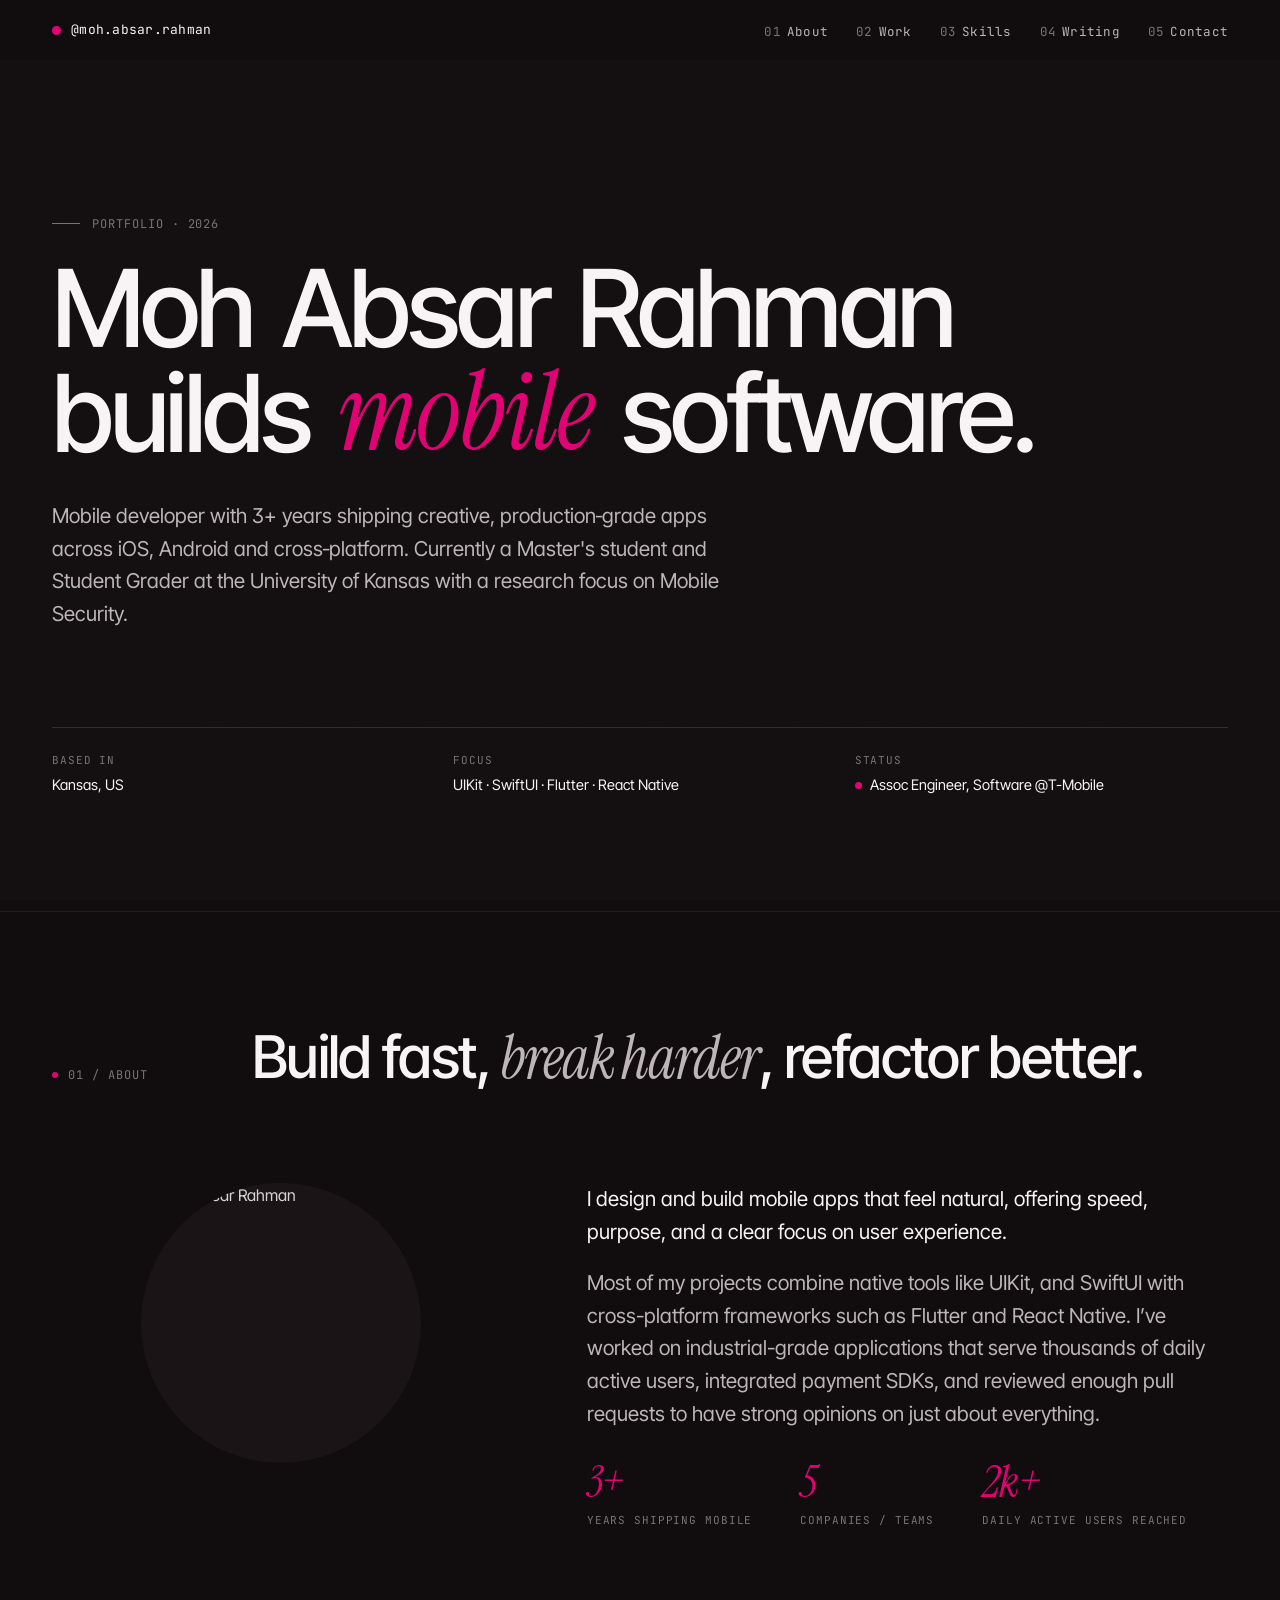
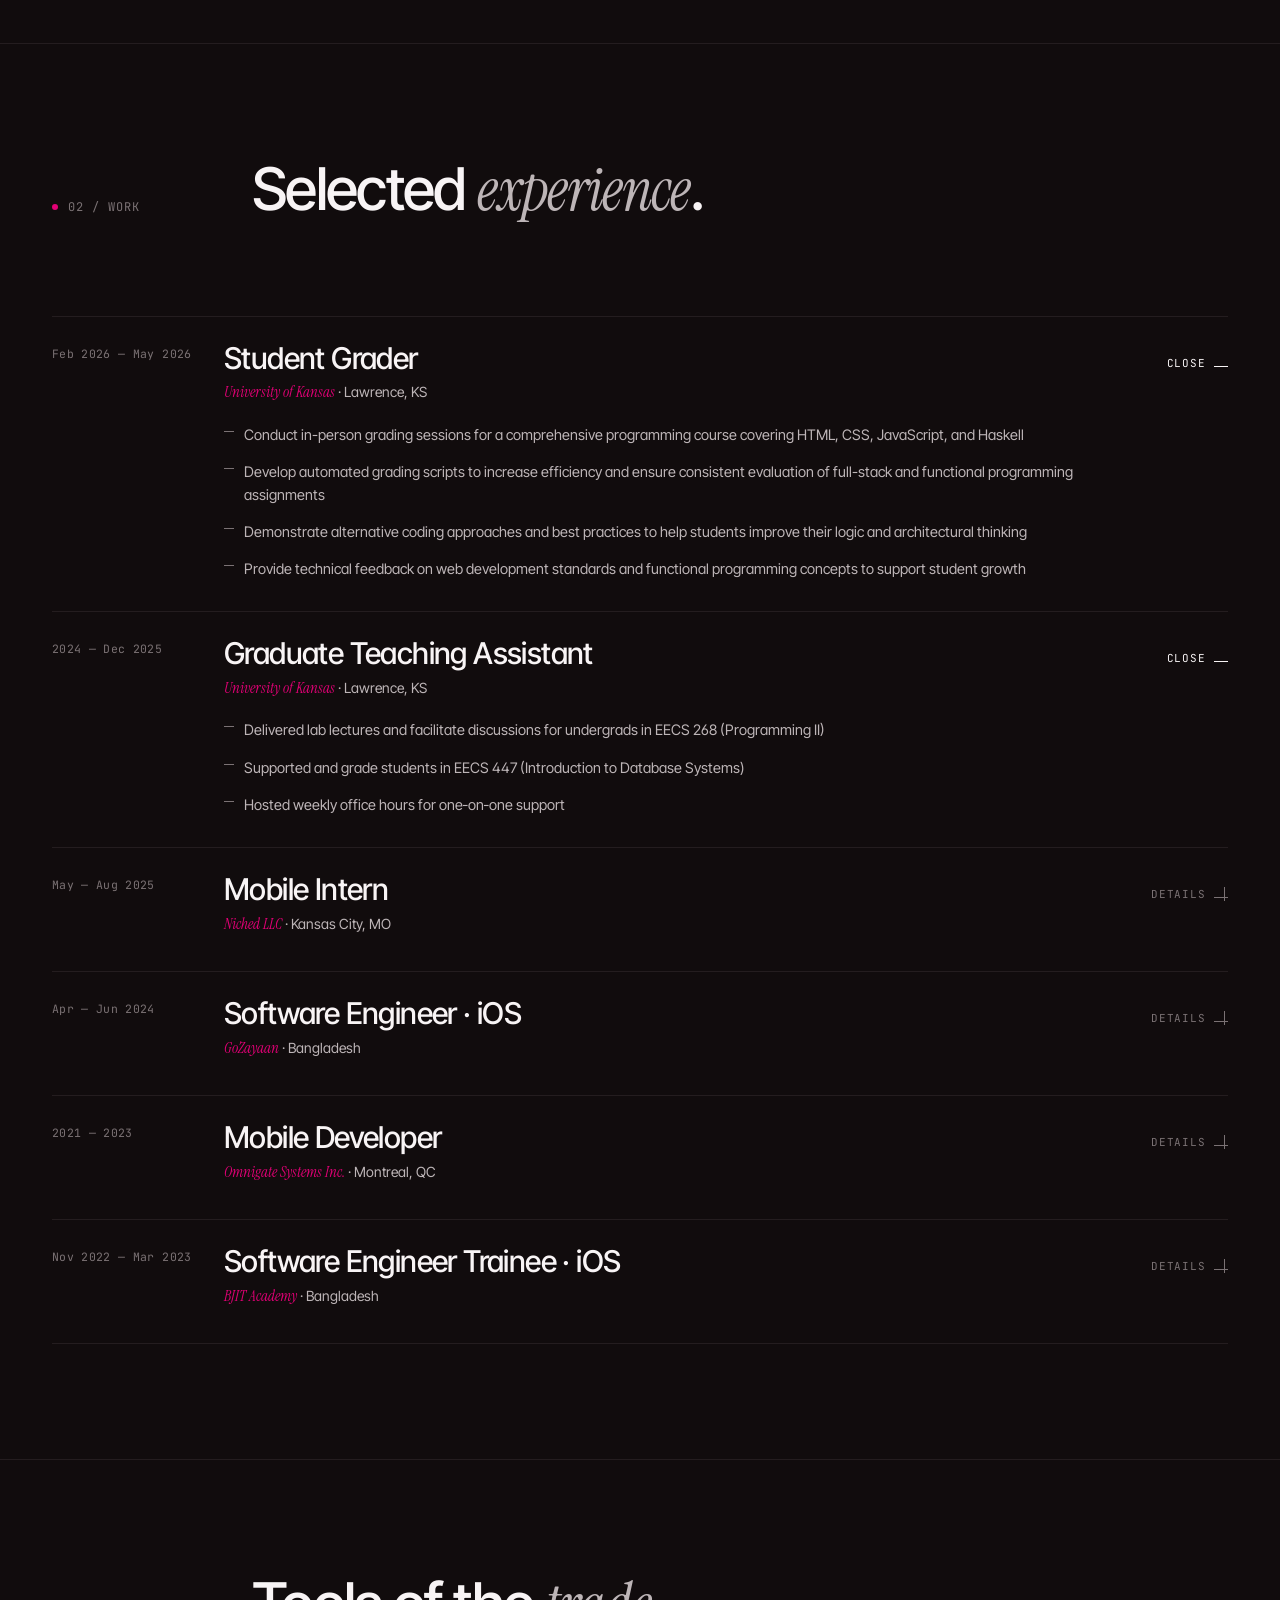
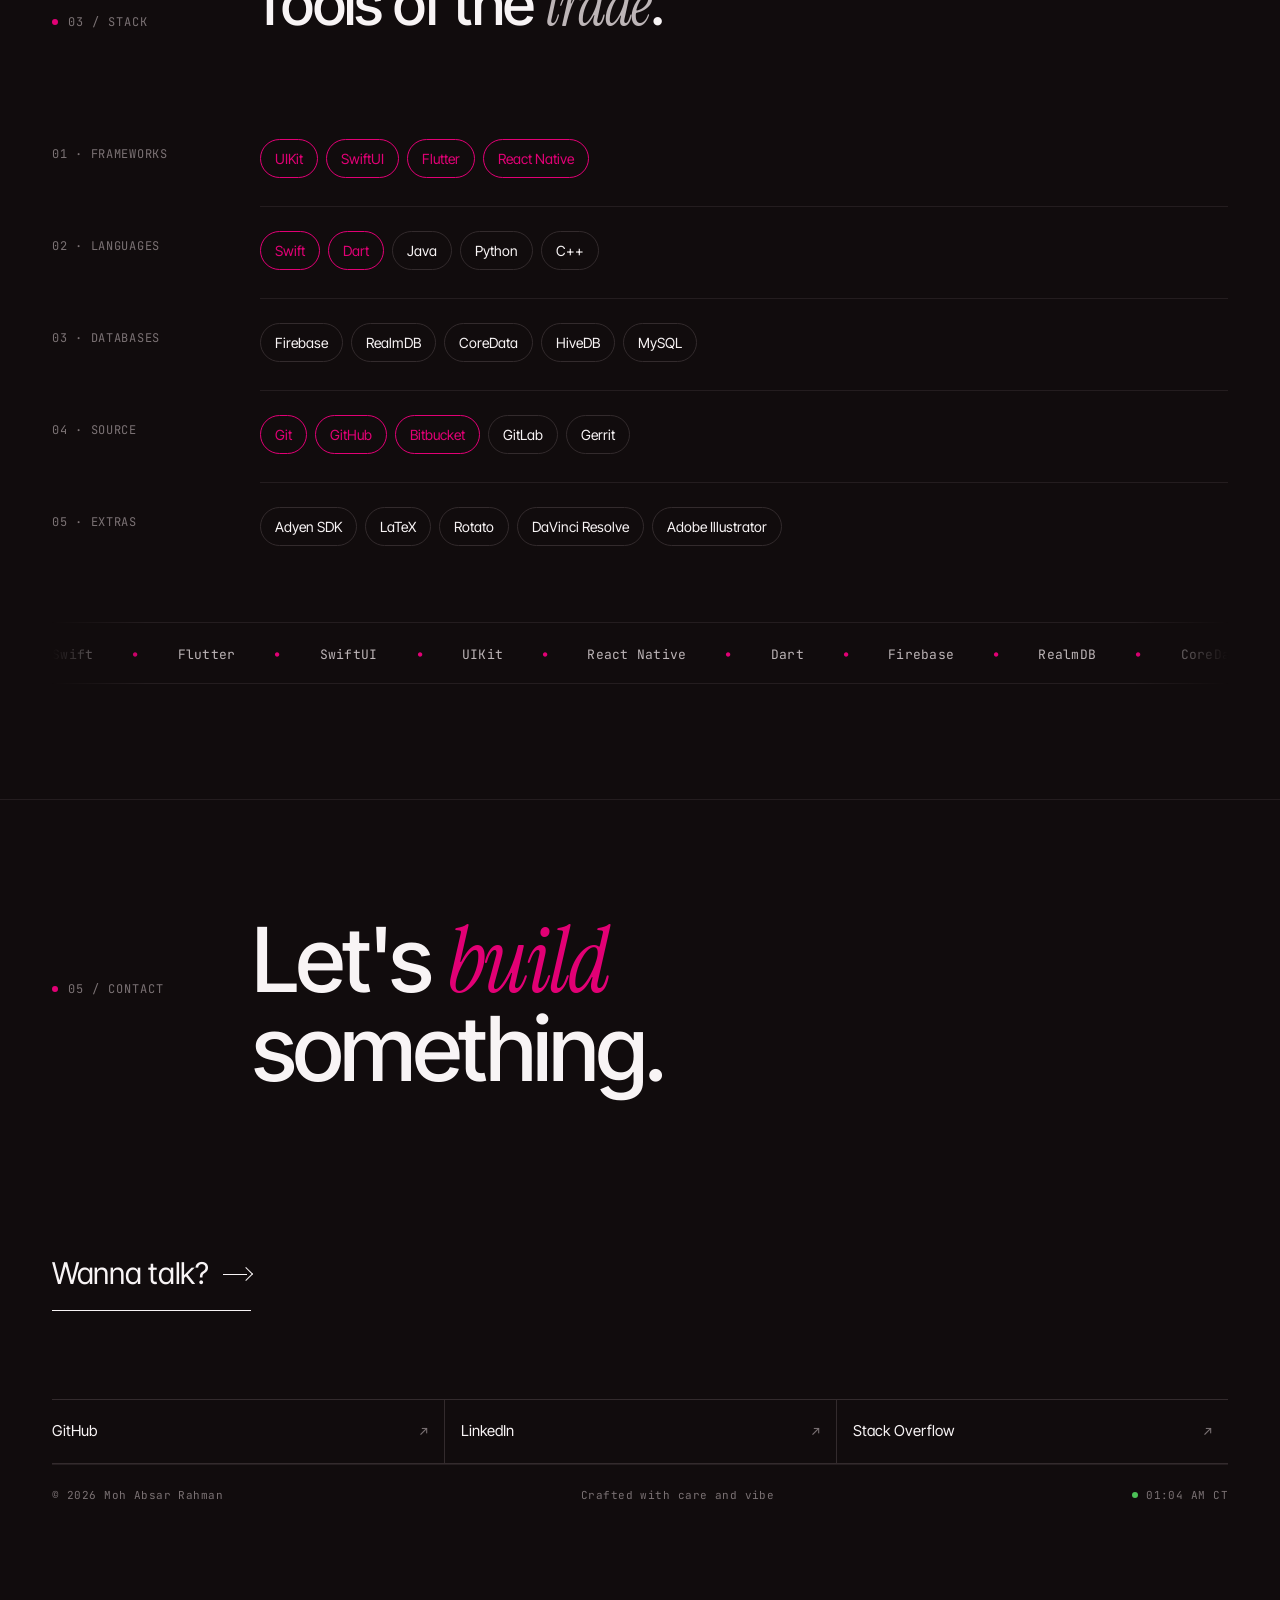
==== commit 7932638e: "misc: update current status Signed-off-by: absarrahman <raman040635@gmail.com>" ====
--- a/index.html
+++ b/index.html
@@ -1,224 +1,203 @@
 <!DOCTYPE html>
 <html lang="en">
 
-<head>
-    <meta charset="utf-8" />
-    <meta name="viewport" content="width=device-width,initial-scale=1" />
-    <title>Moh Absar Rahman</title>
-    <!-- Fonts -->
-    <link rel="preconnect" href="https://fonts.googleapis.com">
-    <link rel="preconnect" href="https://fonts.gstatic.com" crossorigin>
-    <link
-        href="https://fonts.googleapis.com/css2?family=Inter+Tight:wght@300;400;500;600;700&family=JetBrains+Mono:wght@400;500&family=Instrument+Serif:ital@0;1&display=swap"
-        rel="stylesheet">
-    <!-- Styles -->
-    <link rel="stylesheet" href="css/styles.css">
-    <link rel="stylesheet" href="css/index.css">
-    <link rel="icon"
-        href="data:image/svg+xml,<svg xmlns=%22http://www.w3.org/2000/svg%22 viewBox=%220 0 100 100%22><rect width=%22100%22 height=%22100%22 rx=%2220%22 fill=%22%232d2d2d%22/><text y=%2270%22 x=%2210%22 fill=%22%23ffffff%22 font-family=%22monospace%22 font-weight=%22bold%22 font-size=%2270%22>&gt;_</text></svg>">
-    <script src="js/experience.js" defer></script>
-    <script src="js/skills.js" defer></script>
-    <script src="js/shared.js" defer></script>
-    <script src="js/index.js" defer></script>
-</head>
+    <head>
+        <meta charset="utf-8" />
+        <meta name="viewport" content="width=device-width,initial-scale=1" />
+        <title>Moh Absar Rahman</title>
+        <!-- Fonts -->
+        <link rel="preconnect" href="https://fonts.googleapis.com">
+        <link rel="preconnect" href="https://fonts.gstatic.com" crossorigin>
+        <link
+                href="https://fonts.googleapis.com/css2?family=Inter+Tight:wght@300;400;500;600;700&family=JetBrains+Mono:wght@400;500&family=Instrument+Serif:ital@0;1&display=swap"
+                rel="stylesheet">
+        <!-- Styles -->
+        <link rel="stylesheet" href="css/styles.css">
+        <link rel="stylesheet" href="css/index.css">
+        <link rel="icon"
+              href="data:image/svg+xml,<svg xmlns=%22http://www.w3.org/2000/svg%22 viewBox=%220 0 100 100%22><rect width=%22100%22 height=%22100%22 rx=%2220%22 fill=%22%232d2d2d%22/><text y=%2270%22 x=%2210%22 fill=%22%23ffffff%22 font-family=%22monospace%22 font-weight=%22bold%22 font-size=%2270%22>&gt;_</text></svg>">
+              <script src="js/experience.js" defer></script>
+              <script src="js/skills.js" defer></script>
+              <script src="js/shared.js" defer></script>
+              <script src="js/index.js" defer></script>
+    </head>
 
-<body>
-    <div class="grain" id="grain"></div>
-    <div class="glow" id="glow"></div>
-    <!-- =====================
-         NAVIGATION
-         ===================== -->
-    <nav class="top" id="topnav">
-        <div class="wrap row">
-            <a class="mark" href="#top">
-                <span class="dot"></span>
-                <span>@moh.absar.rahman</span>
-            </a>
-            <button class="nav-toggle" id="navToggle" aria-label="Toggle menu" aria-expanded="false">
-                <span></span><span></span><span></span>
-            </button>
-            <ul id="navMenu">
-                <li><a href="#about"><span class="num">01</span>About</a></li>
-                <li><a href="#work"><span class="num">02</span>Work</a></li>
-                <li><a href="#skills"><span class="num">03</span>Skills</a></li>
-                <li><a href="writing.html"><span class="num">04</span>Writing</a></li>
-                <li><a href="#contact"><span class="num">05</span>Contact</a></li>
-            </ul>
-        </div>
-    </nav>
-    <main id="top">
+    <body>
+        <div class="grain" id="grain"></div>
+        <div class="glow" id="glow"></div>
         <!-- =====================
-            HERO
+            NAVIGATION
             ===================== -->
-        <section class="hero">
-            <div class="wrap">
-                <div class="eyebrow">Portfolio · 2026</div>
-                <h1>
-                    <span class="reveal-word"><span style="animation-delay:.05s">Moh</span></span>
-                    <span class="reveal-word"><span style="animation-delay:.18s">Absar</span></span>
-                    <span class="reveal-word"><span style="animation-delay:.31s">Rahman</span></span>
-                    <br>
-                    <span class="reveal-word"><span style="animation-delay:.46s">builds</span></span>
-                    <span class="reveal-word"><span style="animation-delay:.59s"><em>mobile</em></span></span>
-                    <span class="reveal-word"><span style="animation-delay:.72s">software.</span></span>
-                </h1>
-                <p class="lede">
-                    Mobile developer with 3+ years shipping creative, production‑grade apps across iOS, Android and
-                    cross‑platform.
-                    Currently a Master's student and Student Grader at the University of Kansas with a research focus on
-                    Mobile Security.
-                </p>
-                <div class="meta-row">
-                    <div class="cell">
-                        <span class="k">Based in</span>
-                        <span class="v">Kansas, US</span>
-                    </div>
-                    <div class="cell">
-                        <span class="k">Focus</span>
-                        <span class="v">UIKit · SwiftUI · Flutter · React Native</span>
-                    </div>
-                    <div class="cell">
-                        <span class="k">Status</span>
-                        <span class="v" style="display:flex; align-items:center; gap:8px;">
-                            <span class="status-dot"></span>
-                            Incoming Associate Software Engineer @ T-Mobile — Summer 2026
-                        </span>
-                    </div>
+            <nav class="top" id="topnav">
+                <div class="wrap row">
+                    <a class="mark" href="#top">
+                        <span class="dot"></span>
+                        <span>@moh.absar.rahman</span>
+                    </a>
+                    <button class="nav-toggle" id="navToggle" aria-label="Toggle menu" aria-expanded="false">
+                        <span></span><span></span><span></span>
+                    </button>
+                    <ul id="navMenu">
+                        <li><a href="#about"><span class="num">01</span>About</a></li>
+                        <li><a href="#work"><span class="num">02</span>Work</a></li>
+                        <li><a href="#skills"><span class="num">03</span>Skills</a></li>
+                        <li><a href="writing.html"><span class="num">04</span>Writing</a></li>
+                        <li><a href="#contact"><span class="num">05</span>Contact</a></li>
+                    </ul>
                 </div>
-            </div>
-        </section>
-        <!-- =====================
-            ABOUT
-            ===================== -->
-        <section class="block" id="about">
-            <div class="wrap">
-                <div class="section-head">
-                    <div class="idx r">01 / About</div>
-                    <h2 class="r d1">Build fast, <em>break harder</em>, refactor better.</h2>
-                </div>
-                <div class="about-grid">
-                    <div class="portrait r">
-                        <img src="https://avatars.githubusercontent.com/u/35573458?v=4" alt="Moh Absar Rahman">
-                    </div>
-                    <div class="about-body">
-                        <p class="r d1">
-                            I design and build mobile apps that feel natural, offering speed, purpose, and a clear focus
-                            on user experience.
-                        </p>
-                        <p class="r d2">
-                            Most of my projects combine native tools like UIKit, and SwiftUI with cross-platform
-                            frameworks such as Flutter and React Native.
-                            I’ve worked on industrial-grade applications that serve thousands of daily active users,
-                            integrated payment SDKs, and reviewed enough pull requests to have strong opinions on just
-                            about everything.
-                        </p>
-                        <div class="stat-row r d3">
-                            <div class="stat">
-                                <span class="num"><em>3+</em></span>
-                                <span class="lbl">Years shipping mobile</span>
-                            </div>
-                            <div class="stat">
-                                <span class="num"><em>5</em></span>
-                                <span class="lbl">Companies / teams</span>
-                            </div>
-                            <div class="stat">
-                                <span class="num"><em>2k+</em></span>
-                                <span class="lbl">Daily active users reached</span>
+            </nav>
+            <main id="top">
+                <!-- =====================
+                    HERO
+                    ===================== -->
+                    <section class="hero">
+                        <div class="wrap">
+                            <div class="eyebrow">Portfolio · 2026</div>
+                            <h1>
+                                <span class="reveal-word"><span style="animation-delay:.05s">Moh</span></span>
+                                <span class="reveal-word"><span style="animation-delay:.18s">Absar</span></span>
+                                <span class="reveal-word"><span style="animation-delay:.31s">Rahman</span></span>
+                                <br>
+                                <span class="reveal-word"><span style="animation-delay:.46s">builds</span></span>
+                                <span class="reveal-word"><span style="animation-delay:.59s"><em>mobile</em></span></span>
+                                <span class="reveal-word"><span style="animation-delay:.72s">software.</span></span>
+                            </h1>
+                            <p class="lede">
+                            Mobile developer with 3+ years shipping creative, production‑grade apps across iOS, Android and
+                            cross‑platform.
+                            Currently a Master's student and Student Grader at the University of Kansas with a research focus on
+                            Mobile Security.
+                            </p>
+                            <div class="meta-row">
+                                <div class="cell">
+                                    <span class="k">Based in</span>
+                                    <span class="v">Kansas, US</span>
+                                </div>
+                                <div class="cell">
+                                    <span class="k">Focus</span>
+                                    <span class="v">UIKit · SwiftUI · Flutter · React Native</span>
+                                </div>
+                                <div class="cell">
+                                    <span class="k">Status</span>
+                                    <span class="v" style="display:flex; align-items:center; gap:8px;">
+                                        <span class="status-dot"></span>
+                                        Assoc Engineer, Software @T-Mobile 
+                                    </span>
+                                </div>
                             </div>
                         </div>
-                    </div>
-                </div>
-            </div>
-        </section>
-        <!-- =====================
-            WORK / EXPERIENCE
-            ===================== -->
-        <section class="block" id="work">
-            <div class="wrap">
-                <div class="section-head">
-                    <div class="idx r">02 / Work</div>
-                    <h2 class="r d1">Selected <em>experience</em>.</h2>
-                </div>
-                <!-- Injected by experience.js -->
-                <div class="xp-list" id="xpList"></div>
-            </div>
-        </section>
-        <!-- =====================
-            SKILLS
-            ===================== -->
-        <section class="block" id="skills">
-            <div class="wrap">
-                <div class="section-head">
-                    <div class="idx r">03 / Stack</div>
-                    <h2 class="r d1">Tools of the <em>trade</em>.</h2>
-                </div>
-                <!-- Injected by skills.js -->
-                <div class="skills-grid" id="skillsGrid"></div>
-                <div class="ticker" aria-hidden="true">
-                    <div class="track">
-                        <span>Swift</span><span>Flutter</span><span>SwiftUI</span><span>UIKit</span><span>React
-                            Native</span><span>Dart</span><span>Firebase</span><span>RealmDB</span><span>CoreData</span><span>Adyen
-                            SDK</span><span>MVVM</span><span>Git</span>
-                        <span>Swift</span><span>Flutter</span><span>SwiftUI</span><span>UIKit</span><span>React
-                            Native</span><span>Dart</span><span>Firebase</span><span>RealmDB</span><span>CoreData</span><span>Adyen
-                            SDK</span><span>MVVM</span><span>Git</span>
-                    </div>
-                </div>
-            </div>
-        </section>
-        <!-- =====================
-            CONTACT
-            ===================== -->
-        <section class="contact" id="contact">
-            <div class="wrap">
-                <div class="section-head">
-                    <div class="idx r">05 / Contact</div>
-                    <h2 class="r d1">Let's <em>build</em> something.</h2>
-                </div>
-                <a href="https://www.linkedin.com/in/mohabsarrahman" class="cta r d2">
-                    Wanna talk?
-                    <span class="arrow"></span>
-                </a>
-                <div class="links r d3">
-                    <a href="https://github.com/absarrahman" target="_blank" rel="noopener">
-                        <span class="lbl">GitHub</span><span class="ar">↗</span>
-                    </a>
-                    <a href="https://www.linkedin.com/in/mohabsarrahman" target="_blank" rel="noopener">
-                        <span class="lbl">LinkedIn</span><span class="ar">↗</span>
-                    </a>
-                    <a href="https://stackoverflow.com/users/14561425/moh-absar-rahman" target="_blank" rel="noopener">
-                        <span class="lbl">Stack Overflow</span><span class="ar">↗</span>
-                    </a>
-                </div>
-                <footer class="foot">
-                    <span>© 2026 Moh Absar Rahman</span>
-                    <span>Crafted with care and vibe</span>
-                    <span class="time" id="clock">—</span>
-                </footer>
-            </div>
-        </section>
-    </main>
-    <!-- =====================
-         TWEAKS PANEL
-         ===================== -->
-    <div class="tweaks-panel" id="tweaks">
-        <div class="t-title">Tweaks</div>
-        <label>
-            Accent hue
-            <input id="hue" type="range" min="0" max="360" value="1" />
-        </label>
-        <div class="swatches" id="swatches">
-            <div class="sw" data-h="45" style="background: oklch(0.62 0.14 45);"></div>
-            <div class="sw" data-h="22" style="background: oklch(0.62 0.14 22);"></div>
-            <div class="sw" data-h="145" style="background: oklch(0.62 0.14 145);"></div>
-            <div class="sw" data-h="230" style="background: oklch(0.62 0.14 230);"></div>
-            <div class="sw" data-h="1" style="background: oklch(0.59 0.24 1);"></div>
-        </div>
-        <label>
-            Grain
-            <input id="grainT" type="checkbox" checked />
-        </label>
-    </div>
-</body>
+                    </section>
+                    <!-- =====================
+                        ABOUT
+                        ===================== -->
+                        <section class="block" id="about">
+                            <div class="wrap">
+                                <div class="section-head">
+                                    <div class="idx r">01 / About</div>
+                                    <h2 class="r d1">Build fast, <em>break harder</em>, refactor better.</h2>
+                                </div>
+                                <div class="about-grid">
+                                    <div class="portrait r">
+                                        <img src="https://avatars.githubusercontent.com/u/35573458?v=4" alt="Moh Absar Rahman">
+                                    </div>
+                                    <div class="about-body">
+                                        <p class="r d1">
+                                        I design and build mobile apps that feel natural, offering speed, purpose, and a clear focus
+                                        on user experience.
+                                        </p>
+                                        <p class="r d2">
+                                        Most of my projects combine native tools like UIKit, and SwiftUI with cross-platform
+                                        frameworks such as Flutter and React Native.
+                                        I’ve worked on industrial-grade applications that serve thousands of daily active users,
+                                        integrated payment SDKs, and reviewed enough pull requests to have strong opinions on just
+                                        about everything.
+                                        </p>
+                                        <div class="stat-row r d3">
+                                            <div class="stat">
+                                                <span class="num"><em>3+</em></span>
+                                                <span class="lbl">Years shipping mobile</span>
+                                            </div>
+                                            <div class="stat">
+                                                <span class="num"><em>5</em></span>
+                                                <span class="lbl">Companies / teams</span>
+                                            </div>
+                                            <div class="stat">
+                                                <span class="num"><em>2k+</em></span>
+                                                <span class="lbl">Daily active users reached</span>
+                                            </div>
+                                        </div>
+                                    </div>
+                                </div>
+                            </div>
+                        </section>
+                        <!-- =====================
+                            WORK / EXPERIENCE
+                            ===================== -->
+                            <section class="block" id="work">
+                                <div class="wrap">
+                                    <div class="section-head">
+                                        <div class="idx r">02 / Work</div>
+                                        <h2 class="r d1">Selected <em>experience</em>.</h2>
+                                    </div>
+                                    <!-- Injected by experience.js -->
+                                    <div class="xp-list" id="xpList"></div>
+                                </div>
+                            </section>
+                            <!-- =====================
+                                SKILLS
+                                ===================== -->
+                                <section class="block" id="skills">
+                                    <div class="wrap">
+                                        <div class="section-head">
+                                            <div class="idx r">03 / Stack</div>
+                                            <h2 class="r d1">Tools of the <em>trade</em>.</h2>
+                                        </div>
+                                        <!-- Injected by skills.js -->
+                                        <div class="skills-grid" id="skillsGrid"></div>
+                                        <div class="ticker" aria-hidden="true">
+                                            <div class="track">
+                                                <span>Swift</span><span>Flutter</span><span>SwiftUI</span><span>UIKit</span><span>React
+                                                    Native</span><span>Dart</span><span>Firebase</span><span>RealmDB</span><span>CoreData</span><span>Adyen
+                                                    SDK</span><span>MVVM</span><span>Git</span>
+                                                <span>Swift</span><span>Flutter</span><span>SwiftUI</span><span>UIKit</span><span>React
+                                                    Native</span><span>Dart</span><span>Firebase</span><span>RealmDB</span><span>CoreData</span><span>Adyen
+                                                    SDK</span><span>MVVM</span><span>Git</span>
+                                            </div>
+                                        </div>
+                                    </div>
+                                </section>
+                                <!-- =====================
+                                    CONTACT
+                                    ===================== -->
+                                    <section class="contact" id="contact">
+                                        <div class="wrap">
+                                            <div class="section-head">
+                                                <div class="idx r">05 / Contact</div>
+                                                <h2 class="r d1">Let's <em>build</em> something.</h2>
+                                            </div>
+                                            <a href="https://www.linkedin.com/in/mohabsarrahman" class="cta r d2">
+                                                Wanna talk?
+                                                <span class="arrow"></span>
+                                            </a>
+                                            <div class="links r d3">
+                                                <a href="https://github.com/absarrahman" target="_blank" rel="noopener">
+                                                    <span class="lbl">GitHub</span><span class="ar">↗</span>
+                                                </a>
+                                                <a href="https://www.linkedin.com/in/mohabsarrahman" target="_blank" rel="noopener">
+                                                    <span class="lbl">LinkedIn</span><span class="ar">↗</span>
+                                                </a>
+                                                <a href="https://stackoverflow.com/users/14561425/moh-absar-rahman" target="_blank" rel="noopener">
+                                                    <span class="lbl">Stack Overflow</span><span class="ar">↗</span>
+                                                </a>
+                                            </div>
+                                            <footer class="foot">
+                                                <span>© 2026 Moh Absar Rahman</span>
+                                                <span>Crafted with care and vibe</span>
+                                                <span class="time" id="clock">—</span>
+                                            </footer>
+                                        </div>
+                                    </section>
+            </main>
+    </body>
 
 </html>
--- a/css/styles.css
+++ b/css/styles.css
@@ -1,5 +1,5 @@
 /* ============================
-   CSS CUSTOM PROPERTIES
+CSS CUSTOM PROPERTIES
 ============================ */
 :root {
     --hue: 1;
@@ -20,7 +20,7 @@
 }
 
 /* ============================
-   RESET & BASE
+RESET & BASE
 ============================ */
 *, *::before, *::after { box-sizing: border-box; }
 html, body { margin: 0; padding: 0; }
@@ -39,7 +39,7 @@
 img { max-width: 100%; display: block; }
 
 /* ============================
-   GRAIN OVERLAY
+GRAIN OVERLAY
 ============================ */
 .grain {
     position: fixed;
@@ -52,7 +52,7 @@
 }
 
 /* ============================
-   CURSOR GLOW (desktop only)
+CURSOR GLOW (desktop only)
 ============================ */
 .glow {
     position: fixed;
@@ -70,7 +70,7 @@
 @media (hover: hover) { .glow.on { opacity: 1; } }
 
 /* ============================
-   LAYOUT
+LAYOUT
 ============================ */
 .wrap {
     max-width: 1240px;
@@ -81,7 +81,7 @@
 }
 
 /* ============================
-   NAVIGATION
+NAVIGATION
 ============================ */
 nav.top {
     position: sticky;
@@ -238,7 +238,7 @@
 }
 
 /* ============================
-   HERO  (shared — index and blog both extend this)
+HERO  (shared — index and blog both extend this)
 ============================ */
 .hero {
     padding: clamp(56px, 12vw, 160px) 0 var(--section-y);
@@ -304,7 +304,7 @@
 @keyframes fadeUp { to { opacity: 1; transform: translateY(0); } }
 
 /* ============================
-   FOOTER
+FOOTER
 ============================ */
 footer.foot {
     padding: 22px 0 32px;
@@ -345,7 +345,7 @@
 }
 
 /* ============================
-   REVEAL ANIMATION
+REVEAL ANIMATION
 ============================ */
 .r {
     opacity: 0;
@@ -363,7 +363,7 @@
 }
 
 /* ============================
-   TWEAKS PANEL
+TWEAKS PANEL
 ============================ */
 .tweaks-panel {
     position: fixed;
--- a/css/index.css
+++ b/css/index.css
@@ -1,10 +1,10 @@
 /* ============================
-   INDEX PAGE — specific styles
-   Requires: styles.css
-============================ */
-
-/* ============================
-   HERO META-ROW  (index only)
+INDEX PAGE — specific styles
+Requires: styles.css
+============================ */
+
+/* ============================
+HERO META-ROW  (index only)
 ============================ */
 .hero .meta-row {
     display: grid;
@@ -35,7 +35,7 @@
 .hero .meta-row .cell .v a:hover { border-color: var(--ink); }
 
 /* ============================
-   SECTIONS
+SECTIONS
 ============================ */
 section.block {
     padding: var(--section-y) 0;
@@ -85,7 +85,7 @@
 }
 
 /* ============================
-   ABOUT
+ABOUT
 ============================ */
 .about-grid {
     display: grid;
@@ -157,7 +157,7 @@
 }
 
 /* ============================
-   EXPERIENCE
+EXPERIENCE
 ============================ */
 .xp-list { display: flex; flex-direction: column; }
 .xp-item {
@@ -266,7 +266,7 @@
 }
 
 /* ============================
-   SKILLS
+SKILLS
 ============================ */
 .skills-grid { display: grid; grid-template-columns: 160px 1fr; gap: 16px 48px; }
 .skills-group { display: contents; }
@@ -313,7 +313,7 @@
 }
 
 /* ============================
-   TICKER / MARQUEE
+TICKER / MARQUEE
 ============================ */
 .ticker {
     overflow: hidden;
@@ -338,7 +338,7 @@
 @keyframes scroll { to { transform: translateX(-50%); } }
 
 /* ============================
-   CONTACT
+CONTACT
 ============================ */
 .contact {
     padding: var(--section-y) 0 clamp(56px, 10vw, 100px);
@@ -394,7 +394,7 @@
 .contact .cta:hover .arrow { transform: translateX(8px); }
 
 /* ============================
-   LINKS GRID
+LINKS GRID
 ============================ */
 .links {
     margin-top: clamp(40px, 8vw, 88px);
